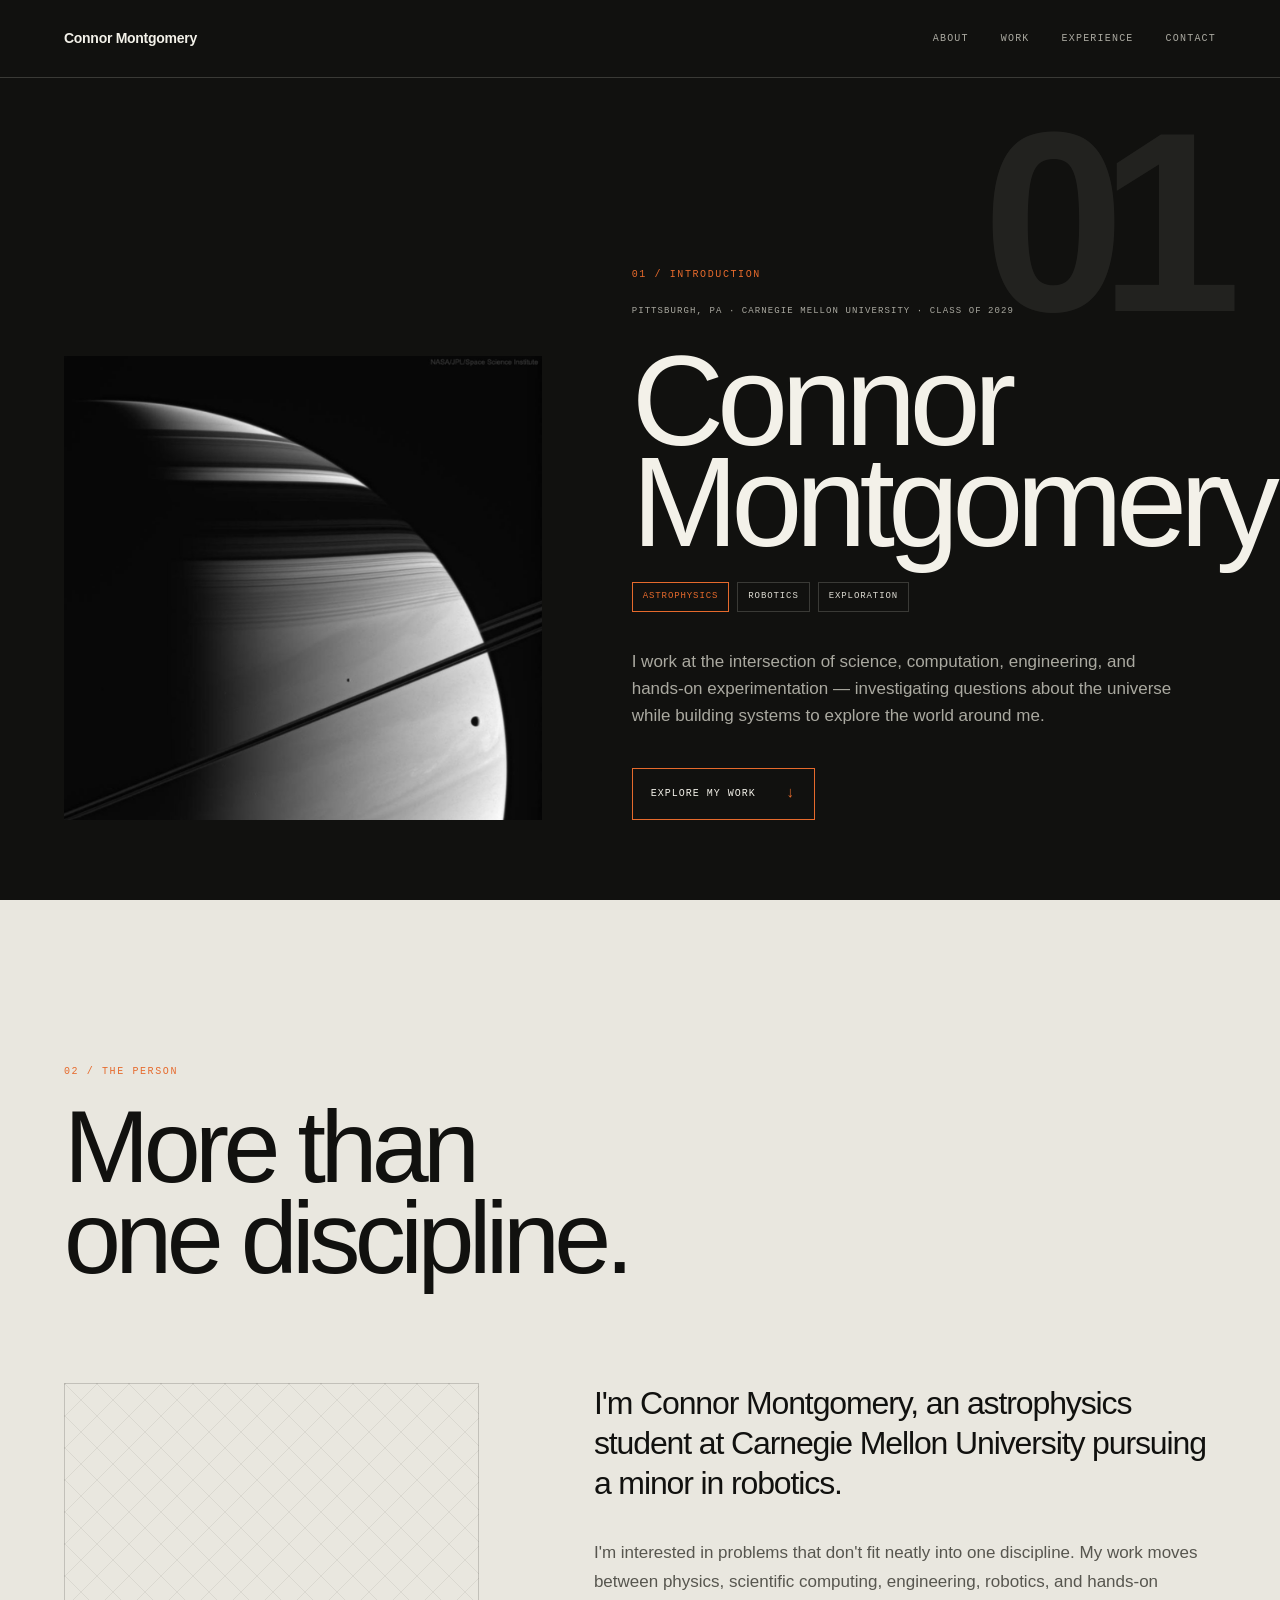
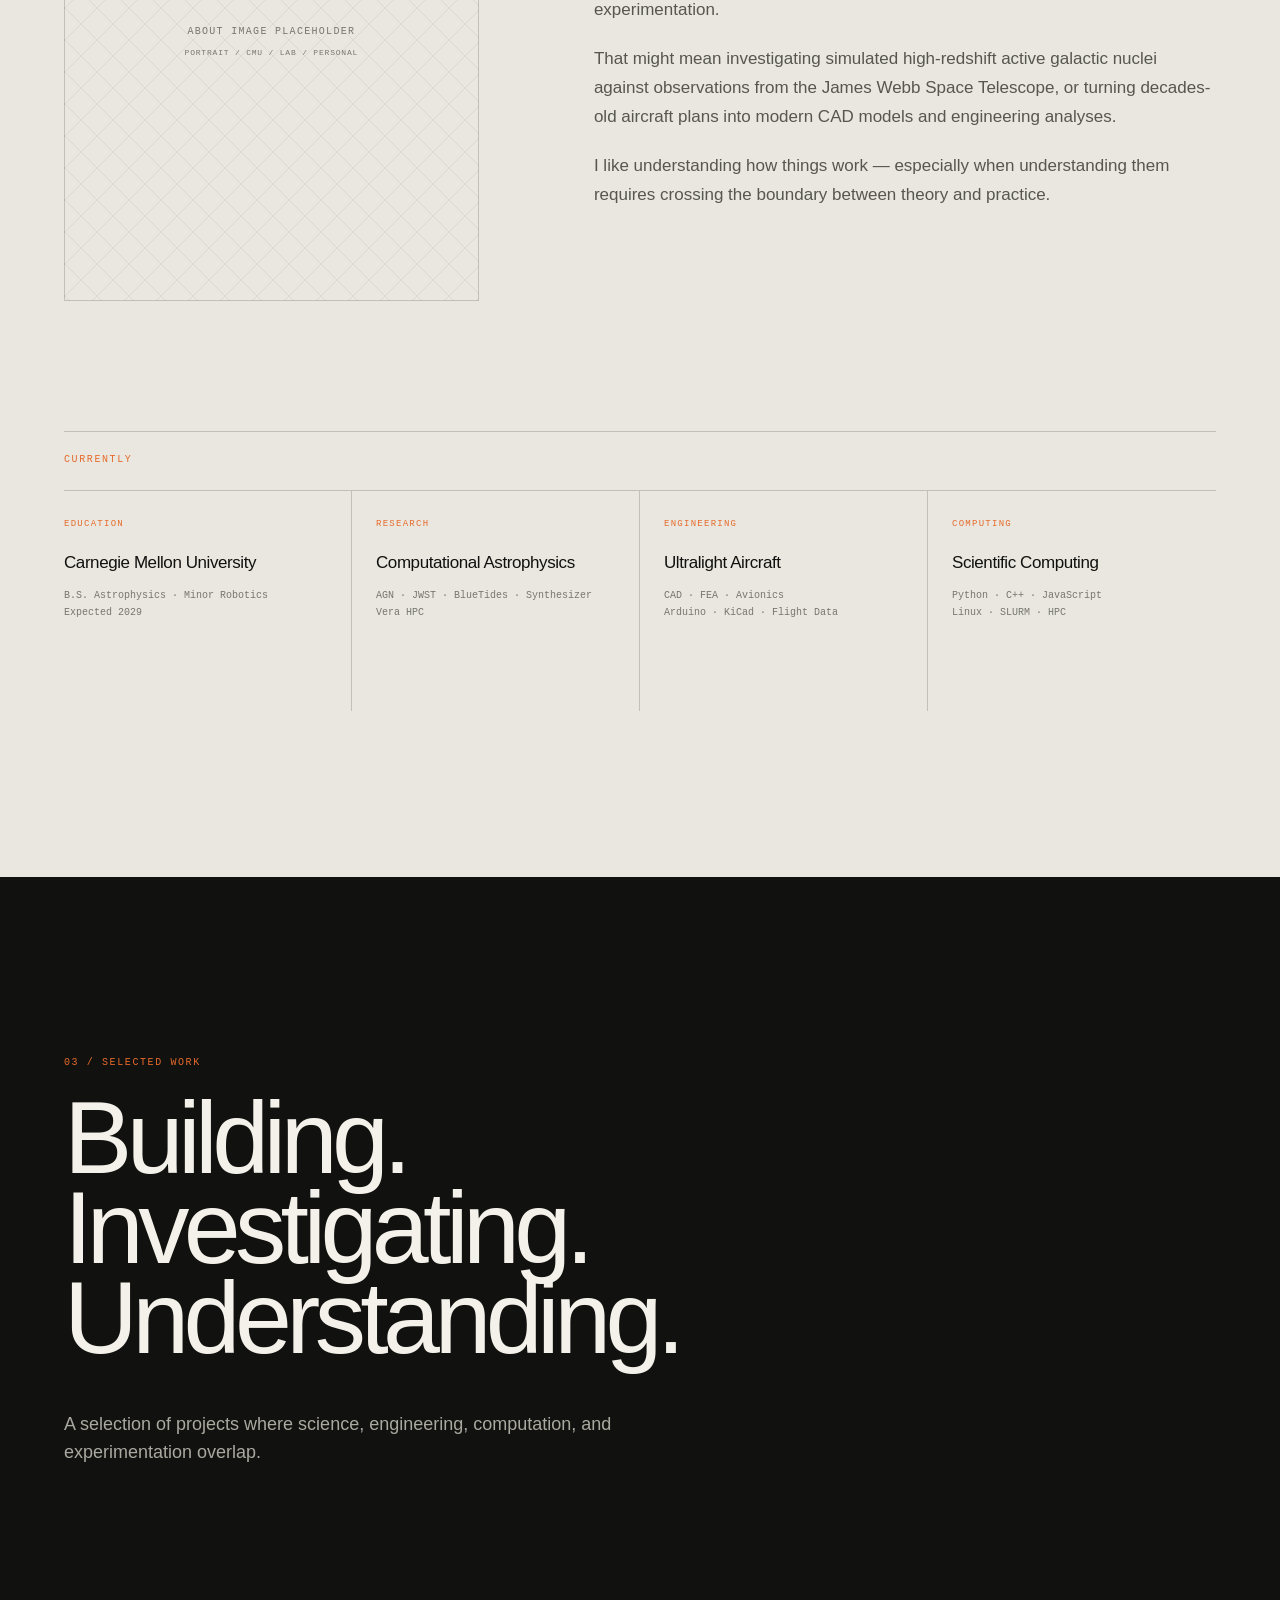
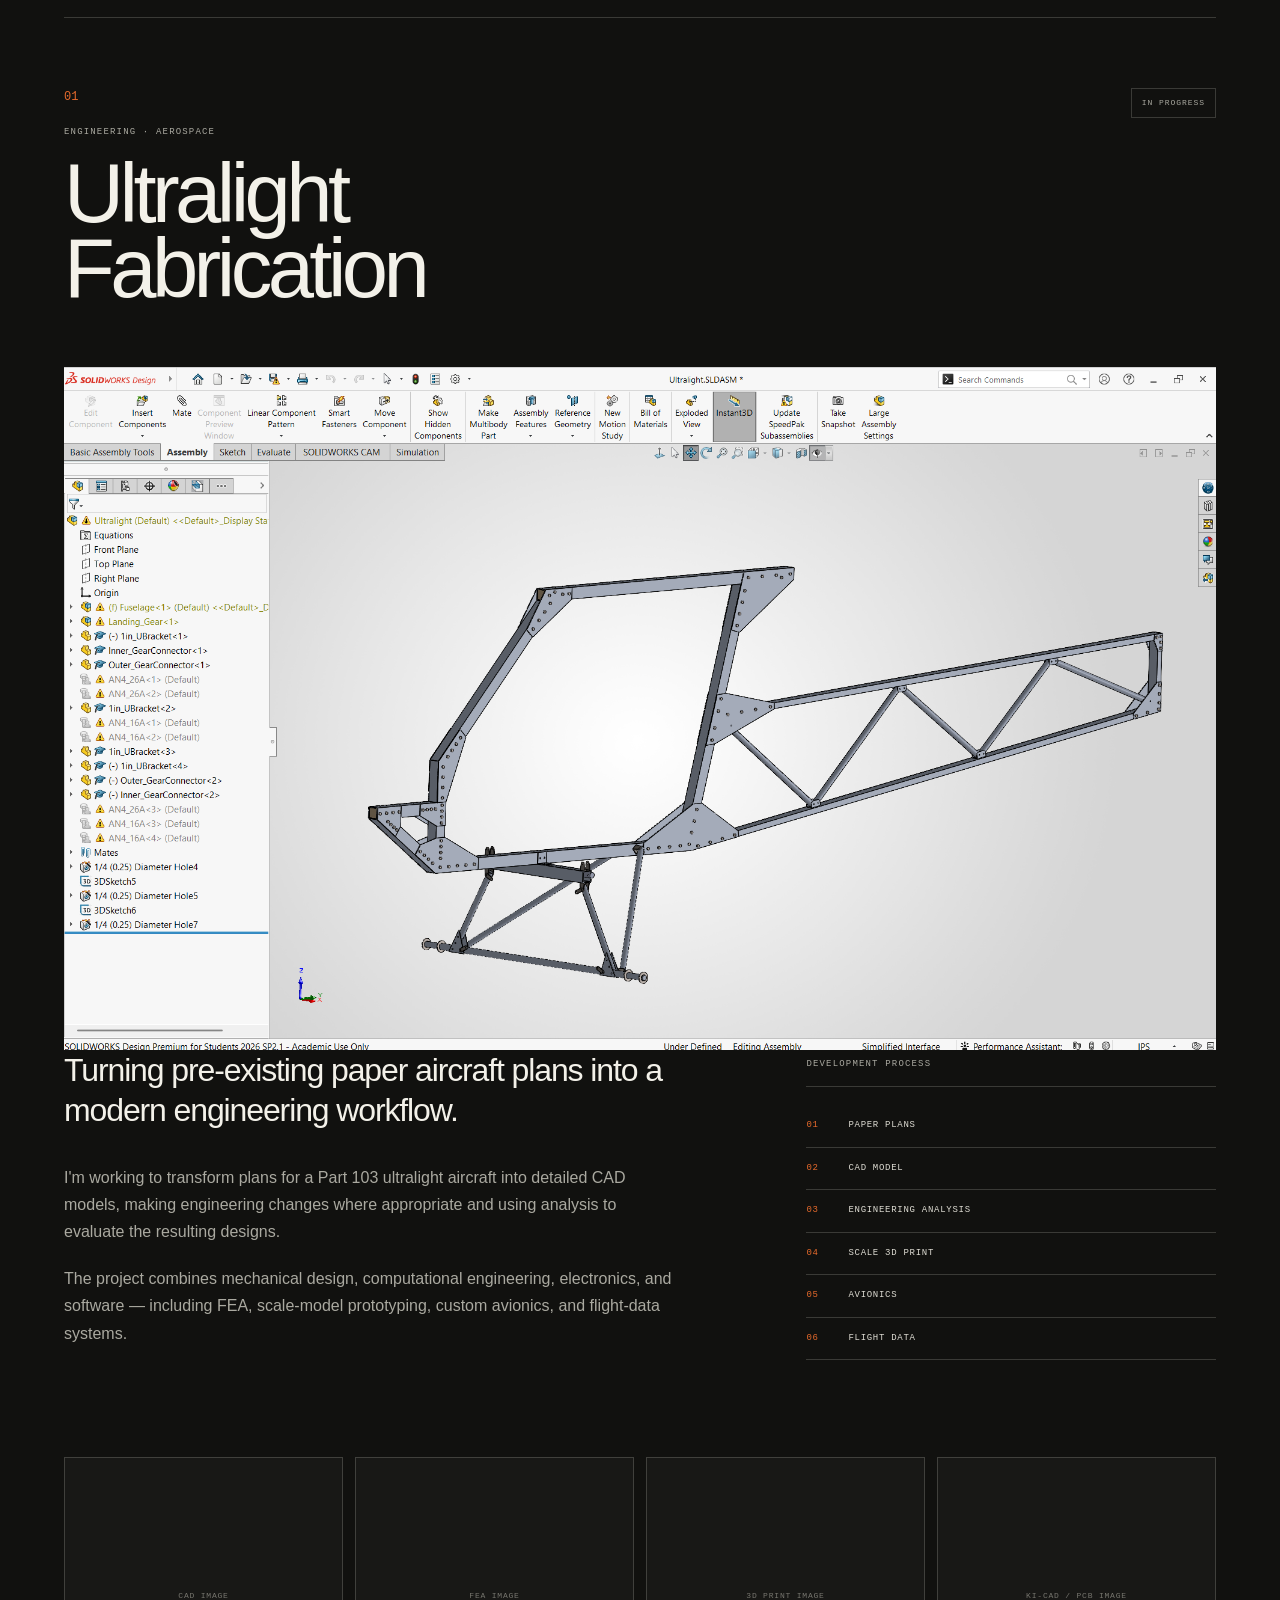
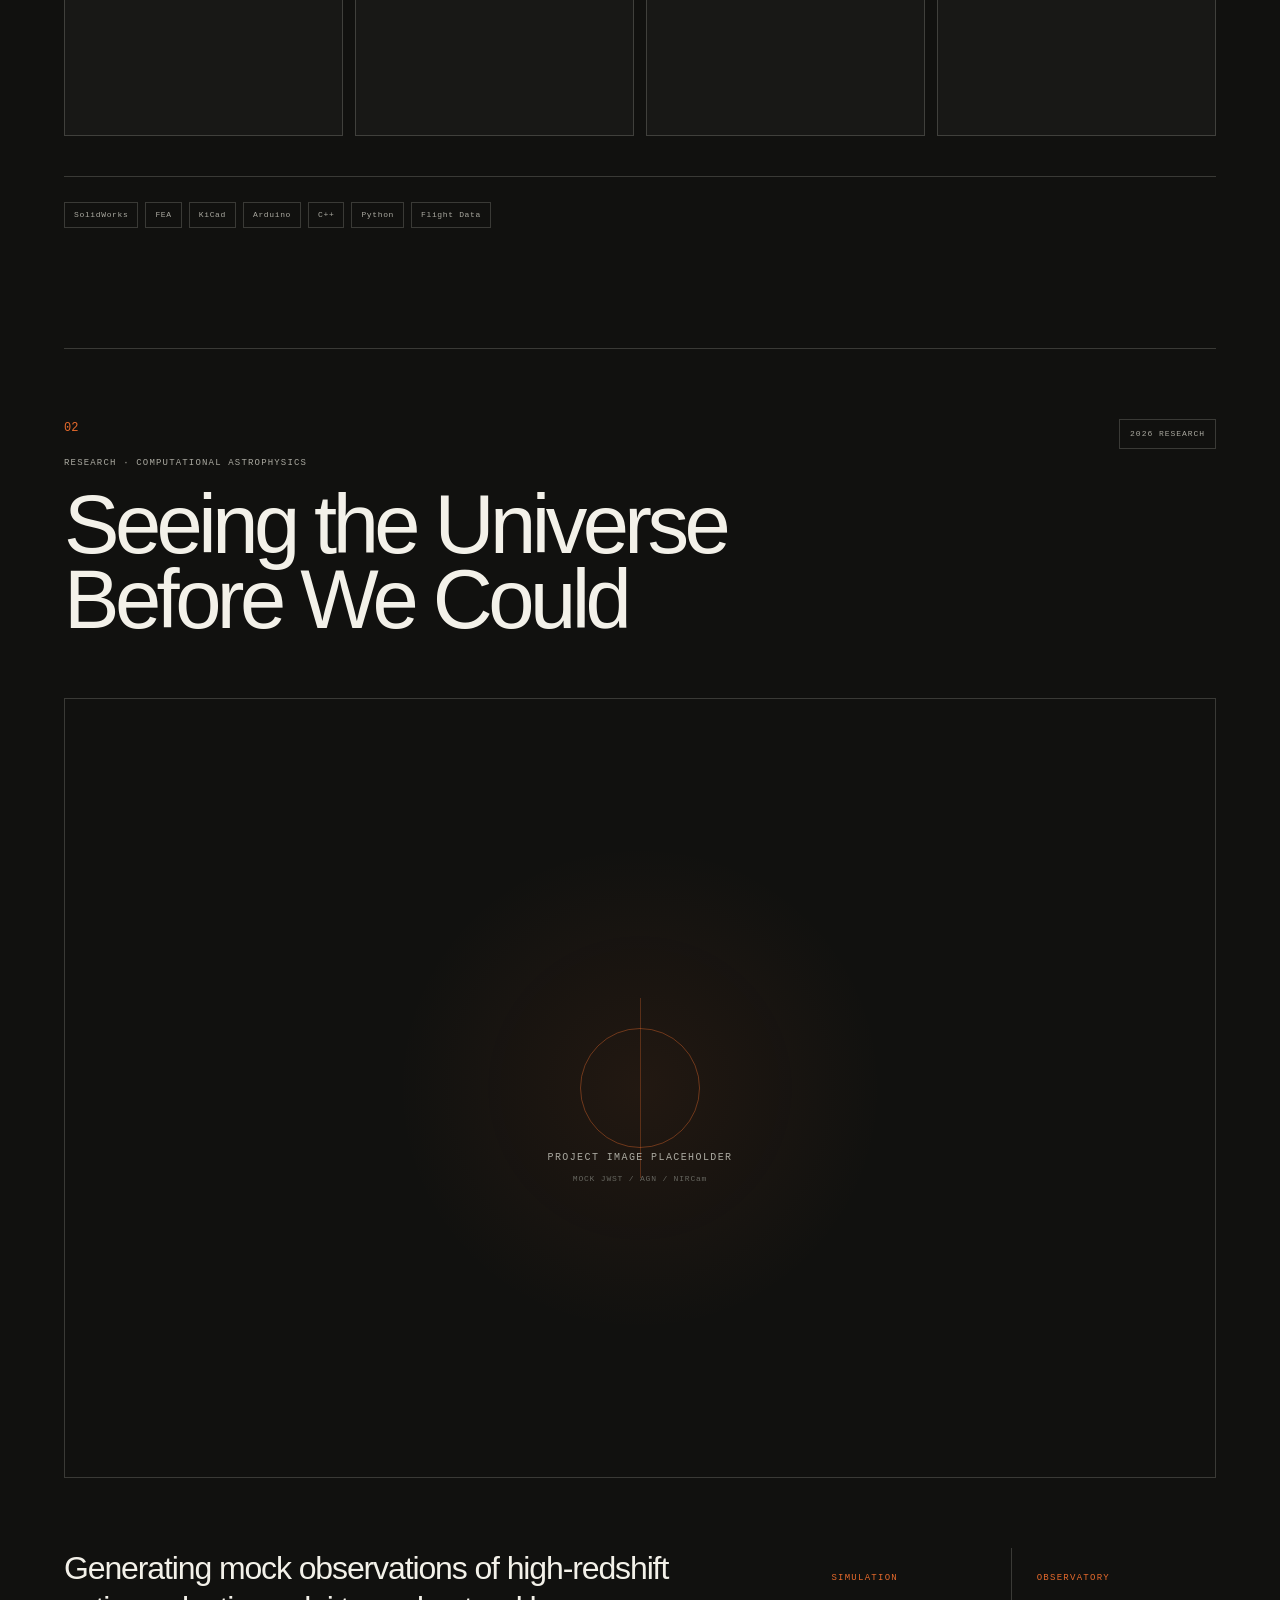
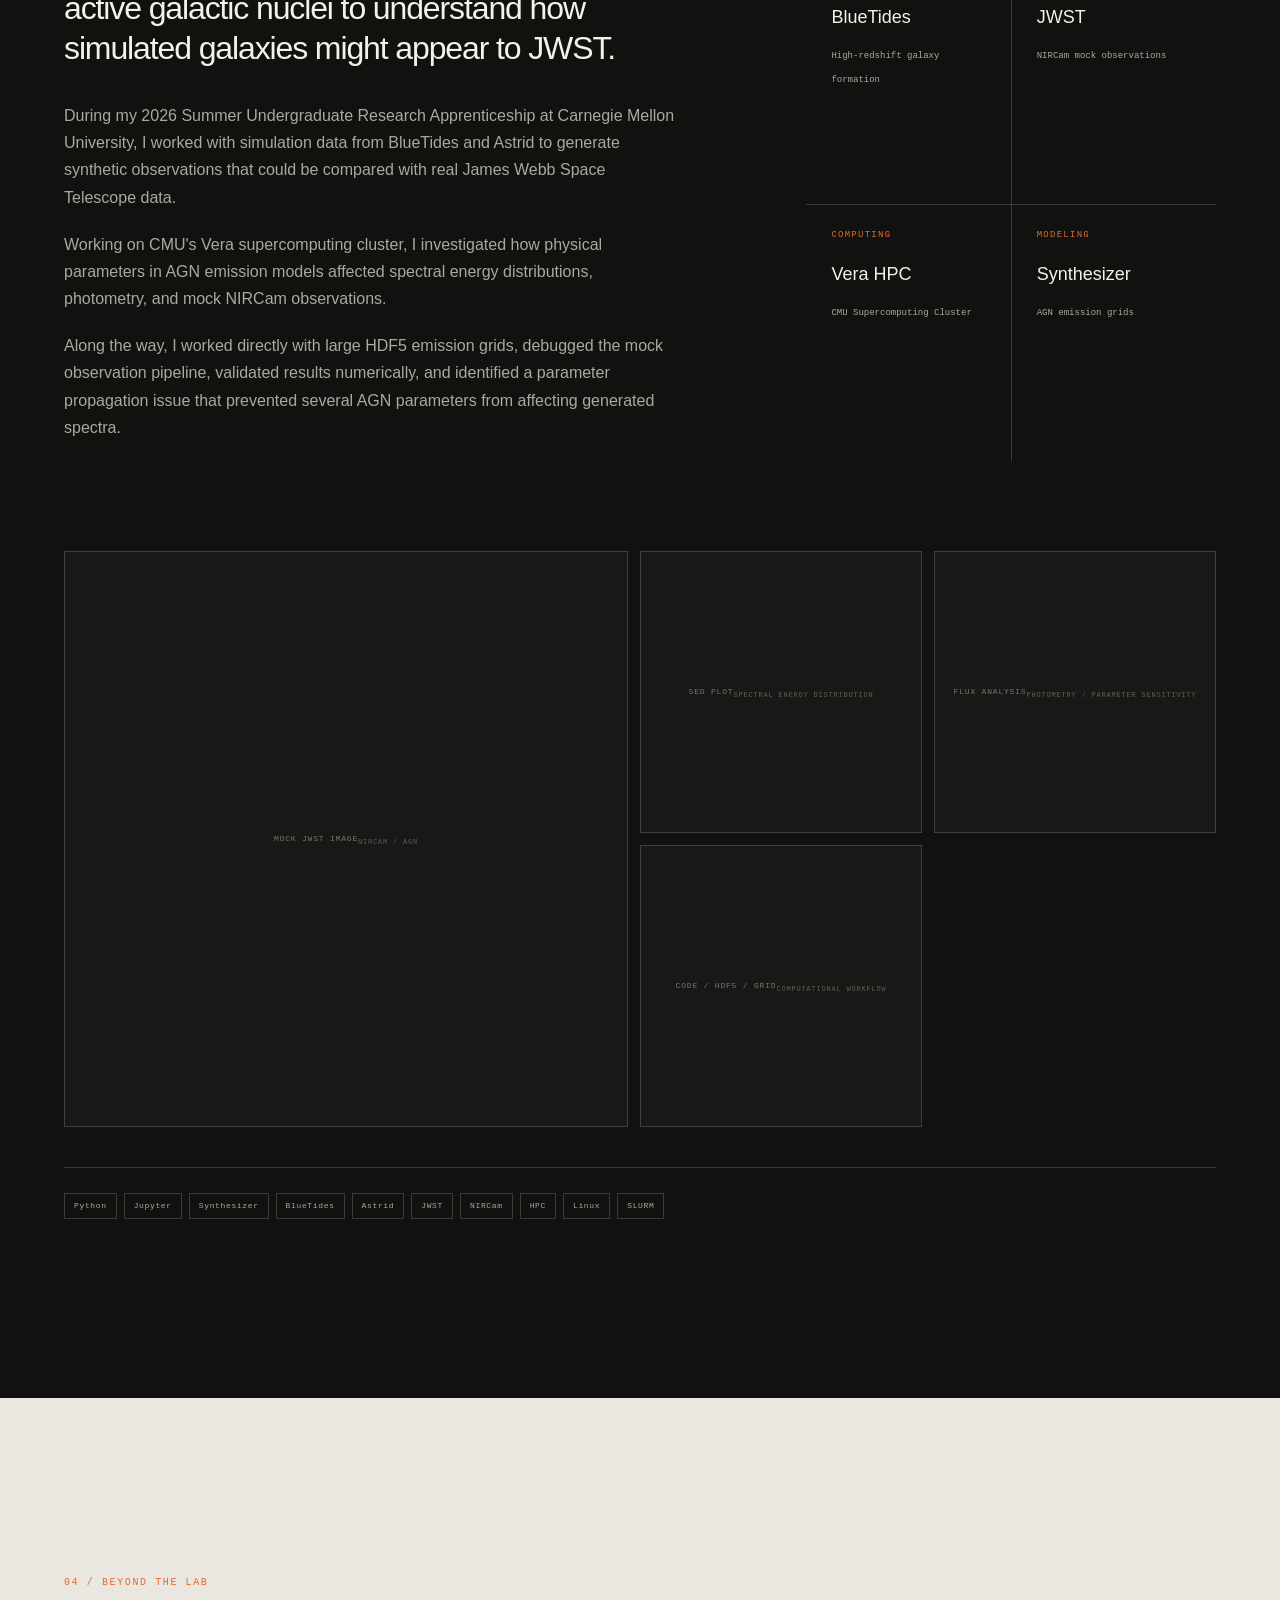
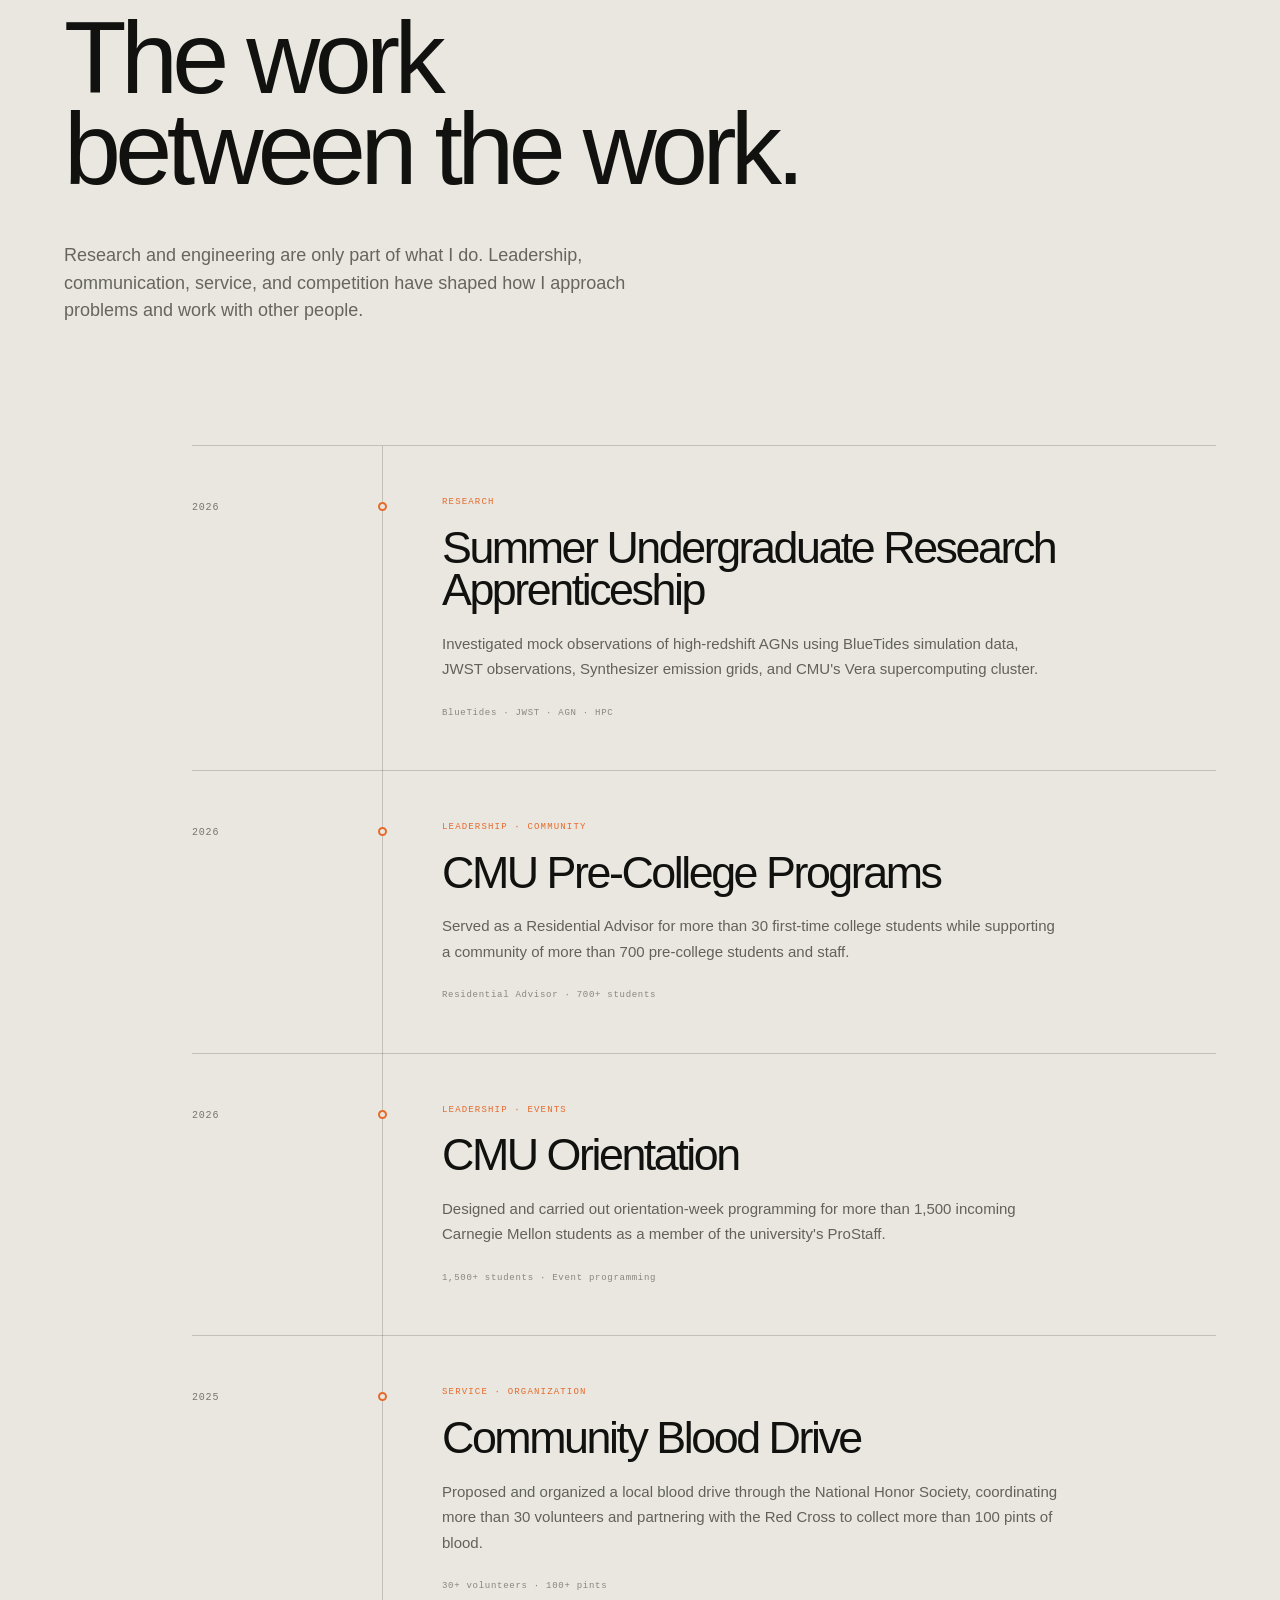
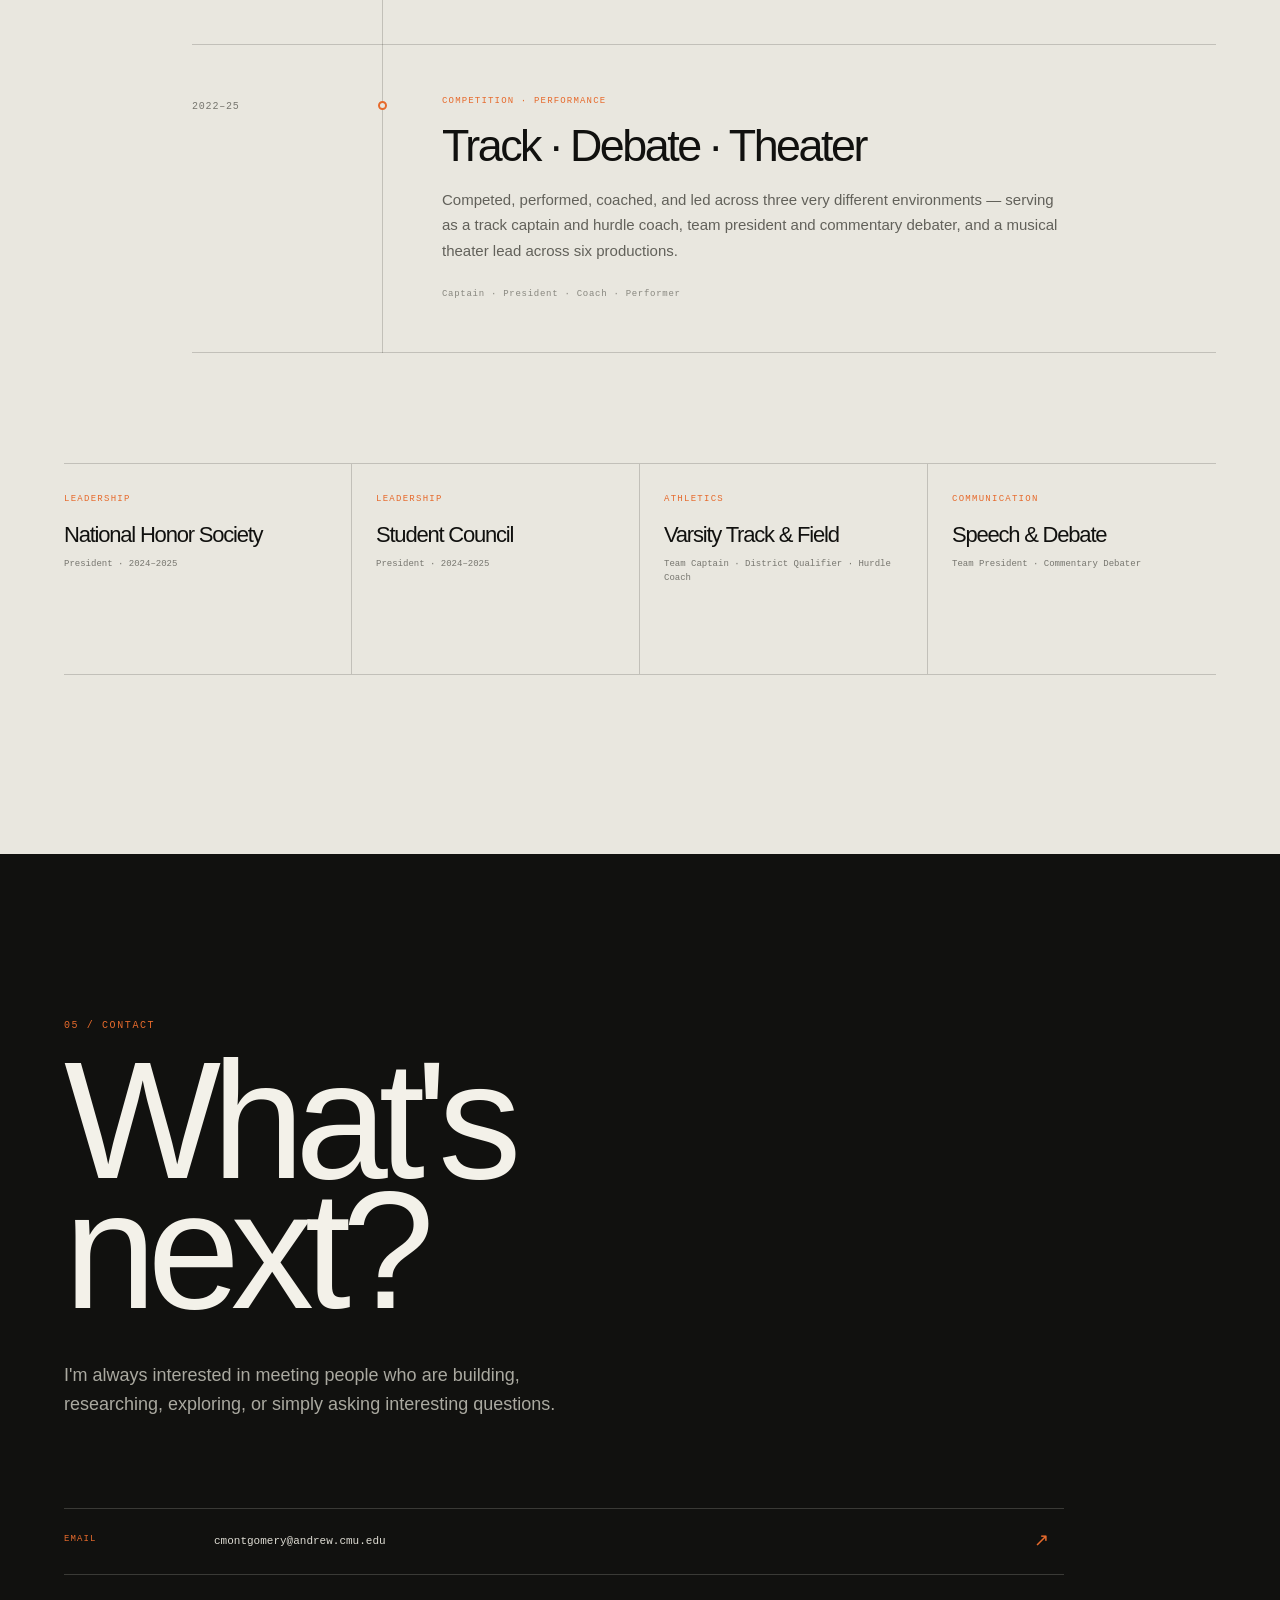
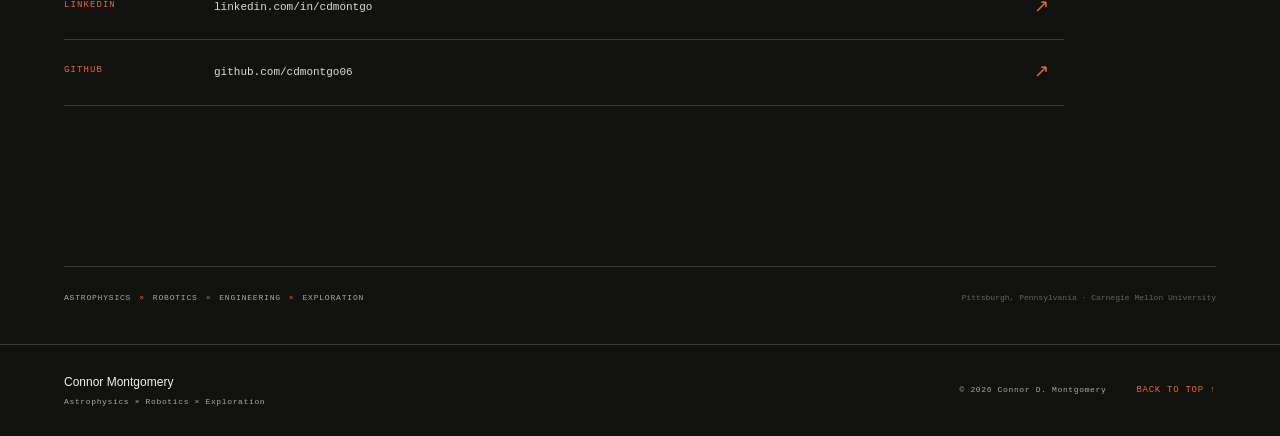
==== index.html @ 9fab3bbd "Remove hero image placeholder comment Removed hero image placeholder comment from HTML." ====
<!DOCTYPE html>
<html lang="en"> 
    
<head> 
    
    <meta charset="UTF-8"> 
    <meta 
        name="viewport" 
        content="width=device-width, initial-scale=1.0"
        > 
    <meta
        name="description"
        content="Connor Montgomery — astrophysics, robotics, computational research, engineering, and exploration."
        >

    <meta name="author" content="Connor D. Montgomery">

    <title>Connor Montgomery | Astrophysics × Robotics × Exploration</title>

    <link rel="stylesheet" href="style.css">

</head>
<body> 

<!-- =========================================================
     NAVIGATION
========================================================== -->

<header class="site-header">
    <nav class="nav-container">

        <a href="#top" class="logo">
            Connor Montgomery
        </a>

        <div class="nav-links">
            <a href="#about">About</a>
            <a href="#work">Work</a>
            <a href="#experience">Experience</a>
            <a href="#contact">Contact</a>
        </div>

    </nav>
</header>


<!-- =========================================================
     MAIN CONTENT
========================================================== -->

<main id="top">

    <!-- =====================================================
         HERO / INTRODUCTION
    ====================================================== -->

    <section class="hero" id="intro">

<!--
            IMAGE PLACEHOLDER

            Replace this div with an image later.

            Suggested possibilities:
            - NASA Astronomy Picture of the Day
            - Artemis II imagery
            - Personal astronomy photograph
            - Portrait / engineering photograph
            - Other image that represents exploration
-->
        
            <img
                src="images/hero/hero_image.png"
                alt="NASA JPL SSI - Saturn Imaged by Cassini Spacecraft"
                class="hero-image"
            >

<!--
        <div class="hero-image-placeholder">
            <span>HERO IMAGE PLACEHOLDER</span>
            <small>NASA / ARTEMIS / PERSONAL IMAGE</small>
        </div>
-->
        
        <div class="hero-content">

            <p class="section-label">
                01 / INTRODUCTION
            </p>

            <p class="hero-location">
                PITTSBURGH, PA · CARNEGIE MELLON UNIVERSITY · CLASS OF 2029
            </p>

            <h1>
                Connor<br>
                Montgomery
            </h1>

            <div class="hero-disciplines">
                <span>ASTROPHYSICS</span>
                <span>ROBOTICS</span>
                <span>EXPLORATION</span>
            </div>

            <p class="hero-text">
                I work at the intersection of science, computation,
                engineering, and hands-on experimentation — investigating
                questions about the universe while building systems to
                explore the world around me.
            </p>

            <a href="#work" class="button">
                Explore my work
                <span aria-hidden="true">↓</span>
            </a>

        </div>

    </section>


    <!-- =====================================================
         ABOUT
    ====================================================== -->

    <section class="about section-light" id="about">

        <div class="section-container">

            <div class="section-heading">

                <p class="section-label">
                    02 / THE PERSON
                </p>

                <h2>
                    More than<br>
                    one discipline.
                </h2>

            </div>


            <div class="about-grid">

                <!--
                    IMAGE PLACEHOLDER

                    Suggested image:
                    - Portrait
                    - Photo at CMU
                    - Research/lab photograph
                    - Engineering photograph
                    - Personal photograph

                    Example:

                    <img
                        src="images/personal/portrait.jpg"
                        alt="Connor Montgomery"
                        class="about-image"
                    >
                -->

                <div class="about-image-placeholder">
                    <span>ABOUT IMAGE PLACEHOLDER</span>
                    <small>PORTRAIT / CMU / LAB / PERSONAL</small>
                </div>


                <div class="about-content">

                    <p class="lead">
                        I'm Connor Montgomery, an astrophysics student at
                        Carnegie Mellon University pursuing a minor in
                        robotics.
                    </p>

                    <p>
                        I'm interested in problems that don't fit neatly
                        into one discipline. My work moves between physics,
                        scientific computing, engineering, robotics, and
                        hands-on experimentation.
                    </p>

                    <p>
                        That might mean investigating simulated
                        high-redshift active galactic nuclei against
                        observations from the James Webb Space Telescope,
                        or turning decades-old aircraft plans into modern
                        CAD models and engineering analyses.
                    </p>

                    <p>
                        I like understanding how things work — especially
                        when understanding them requires crossing the
                        boundary between theory and practice.
                    </p>

                </div>

            </div>


            <!-- CURRENTLY -->

            <div class="currently">

                <div class="currently-heading">
                    <p class="section-label">
                        CURRENTLY
                    </p>
                </div>

                <div class="currently-grid">

                    <div class="info-item">
                        <span class="info-label">EDUCATION</span>
                        <strong>Carnegie Mellon University</strong>
                        <span>B.S. Astrophysics · Minor Robotics</span>
                        <span>Expected 2029</span>
                    </div>

                    <div class="info-item">
                        <span class="info-label">RESEARCH</span>
                        <strong>Computational Astrophysics</strong>
                        <span>AGN · JWST · BlueTides · Synthesizer</span>
                        <span>Vera HPC</span>
                    </div>

                    <div class="info-item">
                        <span class="info-label">ENGINEERING</span>
                        <strong>Ultralight Aircraft</strong>
                        <span>CAD · FEA · Avionics</span>
                        <span>Arduino · KiCad · Flight Data</span>
                    </div>

                    <div class="info-item">
                        <span class="info-label">COMPUTING</span>
                        <strong>Scientific Computing</strong>
                        <span>Python · C++ · JavaScript</span>
                        <span>Linux · SLURM · HPC</span>
                    </div>

                </div>

            </div>

        </div>

    </section>


    <!-- =====================================================
         SELECTED WORK
    ====================================================== -->

    <section class="work section-dark" id="work">

        <div class="section-container">

            <div class="section-heading work-heading">

                <p class="section-label">
                    03 / SELECTED WORK
                </p>

                <h2>
                    Building.<br>
                    Investigating.<br>
                    Understanding.
                </h2>

                <p class="section-intro">
                    A selection of projects where science, engineering,
                    computation, and experimentation overlap.
                </p>

            </div>


            <!-- =================================================
                 PROJECT 01 — ULTRALIGHT
            ================================================== -->

            <article class="project project-aircraft">

                <div class="project-header">

                    <div>
                        <span class="project-number">01</span>

                        <p class="project-category">
                            ENGINEERING · AEROSPACE
                        </p>

                        <h3>
                            Ultralight<br>
                            Fabrication
                        </h3>
                    </div>

                    <span class="project-status">
                        IN PROGRESS
                    </span>

                </div>

<!--
                    LARGE PROJECT IMAGE PLACEHOLDER

                    Suggested image:
                    - Finished aircraft
                    - Aircraft under construction
                    - Flight photograph
-->
                    <img
                        src="images/projects/ultralight/ultralight_cad.png"
                        alt="Ultralight aircraft CAD image"
                        class="project-image"
                    >
<!--
                <div class="project-image-placeholder">
                    <span>PROJECT IMAGE PLACEHOLDER</span>
                    <small>ULTRALIGHT AIRCRAFT</small>
                </div>
-->

                <div class="project-body">

                    <div class="project-description">

                        <p class="lead">
                            Turning pre-existing paper aircraft plans
                            into a modern engineering workflow.
                        </p>

                        <p>
                            I'm working to transform plans for a Part 103
                            ultralight aircraft into detailed CAD models,
                            making engineering changes where appropriate
                            and using analysis to evaluate the resulting
                            designs.
                        </p>

                        <p>
                            The project combines mechanical design,
                            computational engineering, electronics, and
                            software — including FEA, scale-model
                            prototyping, custom avionics, and flight-data
                            systems.
                        </p>

                    </div>


                    <div class="project-process">

                        <p class="process-label">
                            DEVELOPMENT PROCESS
                        </p>

                        <div class="process-list">

                            <span>
                                <strong>01</strong>
                                PAPER PLANS
                            </span>

                            <span>
                                <strong>02</strong>
                                CAD MODEL
                            </span>

                            <span>
                                <strong>03</strong>
                                ENGINEERING ANALYSIS
                            </span>

                            <span>
                                <strong>04</strong>
                                SCALE 3D PRINT
                            </span>

                            <span>
                                <strong>05</strong>
                                AVIONICS
                            </span>

                            <span>
                                <strong>06</strong>
                                FLIGHT DATA
                            </span>

                        </div>

                    </div>

                </div>


                <!-- PROJECT GALLERY PLACEHOLDERS -->

                <div class="project-gallery">

                    <div class="gallery-placeholder">
                        <span>CAD IMAGE</span>
                    </div>

                    <div class="gallery-placeholder">
                        <span>FEA IMAGE</span>
                    </div>

                    <div class="gallery-placeholder">
                        <span>3D PRINT IMAGE</span>
                    </div>

                    <div class="gallery-placeholder">
                        <span>KI-CAD / PCB IMAGE</span>
                    </div>

                </div>


                <div class="project-tools">

                    <span>SolidWorks</span>
                    <span>FEA</span>
                    <span>KiCad</span>
                    <span>Arduino</span>
                    <span>C++</span>
                    <span>Python</span>
                    <span>Flight Data</span>

                </div>

            </article>


            <!-- =================================================
                 PROJECT 02 — JWST / BLUETIDES
            ================================================== -->

            <article class="project project-research">

                <div class="project-header">

                    <div>
                        <span class="project-number">02</span>

                        <p class="project-category">
                            RESEARCH · COMPUTATIONAL ASTROPHYSICS
                        </p>

                        <h3>
                            Seeing the Universe<br>
                            Before We Could
                        </h3>
                    </div>

                    <span class="project-status">
                        2026 RESEARCH
                    </span>

                </div>


                <!--
                    LARGE RESEARCH IMAGE PLACEHOLDER

                    Suggested image:
                    - Mock JWST image
                    - NIRCam visualization
                    - AGN visualization

                    Example:
                        <img
                        src="images/projects/research/jwst-mock.jpg"
                        alt="Mock JWST observation of a simulated AGN"
                        class="project-image"
                    >
                -->

                <div class="project-image-placeholder">
                    <span>PROJECT IMAGE PLACEHOLDER</span>
                    <small>MOCK JWST / AGN / NIRCam</small>
                </div>


                <div class="project-body">

                    <div class="project-description">

                        <p class="lead">
                            Generating mock observations of high-redshift
                            active galactic nuclei to understand how
                            simulated galaxies might appear to JWST.
                        </p>

                        <p>
                            During my 2026 Summer Undergraduate Research
                            Apprenticeship at Carnegie Mellon University,
                            I worked with simulation data from BlueTides
                            and Astrid to generate synthetic observations
                            that could be compared with real James Webb
                            Space Telescope data.
                        </p>

                        <p>
                            Working on CMU's Vera supercomputing cluster,
                            I investigated how physical parameters in AGN
                            emission models affected spectral energy
                            distributions, photometry, and mock NIRCam
                            observations.
                        </p>

                        <p>
                            Along the way, I worked directly with large
                            HDF5 emission grids, debugged the mock
                            observation pipeline, validated results
                            numerically, and identified a parameter
                            propagation issue that prevented several AGN
                            parameters from affecting generated spectra.
                        </p>

                    </div>


                    <div class="research-details">

                        <div class="research-stat">
                            <span class="info-label">SIMULATION</span>
                            <strong>BlueTides</strong>
                            <span>High-redshift galaxy formation</span>
                        </div>

                        <div class="research-stat">
                            <span class="info-label">OBSERVATORY</span>
                            <strong>JWST</strong>
                            <span>NIRCam mock observations</span>
                        </div>

                        <div class="research-stat">
                            <span class="info-label">COMPUTING</span>
                            <strong>Vera HPC</strong>
                            <span>CMU Supercomputing Cluster</span>
                        </div>

                        <div class="research-stat">
                            <span class="info-label">MODELING</span>
                            <strong>Synthesizer</strong>
                            <span>AGN emission grids</span>
                        </div>

                    </div>

                </div>


                <!-- RESEARCH VISUALIZATION GALLERY -->

                <div class="project-gallery research-gallery">

                    <div class="gallery-placeholder gallery-large">
                        <span>MOCK JWST IMAGE</span>
                        <small>NIRCAM / AGN</small>
                    </div>

                    <div class="gallery-placeholder">
                        <span>SED PLOT</span>
                        <small>SPECTRAL ENERGY DISTRIBUTION</small>
                    </div>

                    <div class="gallery-placeholder">
                        <span>FLUX ANALYSIS</span>
                        <small>PHOTOMETRY / PARAMETER SENSITIVITY</small>
                    </div>

                    <div class="gallery-placeholder">
                        <span>CODE / HDF5 / GRID</span>
                        <small>COMPUTATIONAL WORKFLOW</small>
                    </div>

                </div>


                <div class="project-tools">

                    <span>Python</span>
                    <span>Jupyter</span>
                    <span>Synthesizer</span>
                    <span>BlueTides</span>
                    <span>Astrid</span>
                    <span>JWST</span>
                    <span>NIRCam</span>
                    <span>HPC</span>
                    <span>Linux</span>
                    <span>SLURM</span>

                </div>

            </article>

        </div>

    </section>


    <!-- =====================================================
         EXPERIENCE / BEYOND THE LAB
    ====================================================== -->

    <section class="experience section-light" id="experience">

        <div class="section-container">

            <div class="section-heading">

                <p class="section-label">
                    04 / BEYOND THE LAB
                </p>

                <h2>
                    The work<br>
                    between the work.
                </h2>

                <p class="section-intro">
                    Research and engineering are only part of what I do.
                    Leadership, communication, service, and competition
                    have shaped how I approach problems and work with
                    other people.
                </p>

            </div>


            <div class="timeline">

                <!-- 2026 RESEARCH -->

                <article class="timeline-item">

                    <div class="timeline-date">
                        2026
                    </div>

                    <div class="timeline-marker">
                        <span></span>
                    </div>

                    <div class="timeline-content">

                        <p class="timeline-category">
                            RESEARCH
                        </p>
                            <h3>
                                Summer Undergraduate
                                Research Apprenticeship
                            </h3>

                            <p>
                                Investigated mock observations of high-redshift
                                AGNs using BlueTides simulation data, JWST
                                observations, Synthesizer emission grids, and
                                CMU's Vera supercomputing cluster.
                            </p>

                            <span class="timeline-detail">
                                BlueTides · JWST · AGN · HPC
                            </span>

                        </div>

                    </article>


                    <!-- 2026 PRE-COLLEGE -->

                    <article class="timeline-item">

                        <div class="timeline-date">
                            2026
                        </div>

                        <div class="timeline-marker">
                            <span></span>
                        </div>

                        <div class="timeline-content">

                            <p class="timeline-category">
                                LEADERSHIP · COMMUNITY
                            </p>

                            <h3>
                                CMU Pre-College
                                Programs
                            </h3>

                            <p>
                                Served as a Residential Advisor for more than
                                30 first-time college students while supporting
                                a community of more than 700 pre-college
                                students and staff.
                            </p>

                            <span class="timeline-detail">
                                Residential Advisor · 700+ students
                            </span>

                        </div>

                    </article>


                    <!-- 2026 ORIENTATION -->

                    <article class="timeline-item">

                        <div class="timeline-date">
                            2026
                        </div>

                        <div class="timeline-marker">
                            <span></span>
                        </div>

                        <div class="timeline-content">

                            <p class="timeline-category">
                                LEADERSHIP · EVENTS
                            </p>

                            <h3>
                                CMU Orientation
                            </h3>

                            <p>
                                Designed and carried out orientation-week
                                programming for more than 1,500 incoming
                                Carnegie Mellon students as a member of the
                                university's ProStaff.
                            </p>

                            <span class="timeline-detail">
                                1,500+ students · Event programming
                            </span>

                        </div>

                    </article>


                    <!-- 2025 BLOOD DRIVE -->

                    <article class="timeline-item">

                        <div class="timeline-date">
                            2025
                        </div>

                        <div class="timeline-marker">
                            <span></span>
                        </div>

                        <div class="timeline-content">

                            <p class="timeline-category">
                                SERVICE · ORGANIZATION
                            </p>

                            <h3>
                                Community Blood Drive
                            </h3>

                            <p>
                                Proposed and organized a local blood drive
                                through the National Honor Society, coordinating
                                more than 30 volunteers and partnering with the
                                Red Cross to collect more than 100 pints of
                                blood.
                            </p>

                            <span class="timeline-detail">
                                30+ volunteers · 100+ pints
                            </span>

                        </div>

                    </article>


                    <!-- 2022–2025 EXTRACURRICULARS -->

                    <article class="timeline-item">

                        <div class="timeline-date">
                            2022–25
                        </div>

                        <div class="timeline-marker">
                            <span></span>
                        </div>

                        <div class="timeline-content">

                            <p class="timeline-category">
                                COMPETITION · PERFORMANCE
                            </p>

                            <h3>
                                Track · Debate · Theater
                            </h3>

                            <p>
                                Competed, performed, coached, and led across
                                three very different environments — serving as
                                a track captain and hurdle coach, team president
                                and commentary debater, and a musical theater
                                lead across six productions.
                            </p>

                            <span class="timeline-detail">
                                Captain · President · Coach · Performer
                            </span>

                        </div>

                    </article>

                </div>


                <!-- LEADERSHIP SNAPSHOT -->

                <div class="leadership-grid">

                    <div class="leadership-card">

                        <span class="info-label">
                            LEADERSHIP
                        </span>

                        <h3>
                            National Honor Society
                        </h3>

                        <p>
                            President · 2024–2025
                        </p>

                    </div>


                    <div class="leadership-card">

                        <span class="info-label">
                            LEADERSHIP
                        </span>

                        <h3>
                            Student Council
                        </h3>

                        <p>
                            President · 2024–2025
                        </p>

                    </div>


                    <div class="leadership-card">

                        <span class="info-label">
                            ATHLETICS
                        </span>

                        <h3>
                            Varsity Track & Field
                        </h3>

                        <p>
                            Team Captain · District Qualifier · Hurdle Coach
                        </p>

                    </div>


                    <div class="leadership-card">

                        <span class="info-label">
                            COMMUNICATION
                        </span>

                        <h3>
                            Speech & Debate
                        </h3>

                        <p>
                            Team President · Commentary Debater
                        </p>

                    </div>

                </div>

            </div>

        </section>


        <!-- =====================================================
             CONTACT
        ====================================================== -->

        <section class="contact section-dark" id="contact">

            <div class="section-container">

                <div class="contact-content">

                    <p class="section-label">
                        05 / CONTACT
                    </p>

                    <h2>
                        What's<br>
                        next?
                    </h2>

                    <p class="contact-intro">
                        I'm always interested in meeting people who are
                        building, researching, exploring, or simply asking
                        interesting questions.
                    </p>


                    <div class="contact-links">

                        <a
                            href="mailto:cmontgomery@andrew.cmu.edu"
                            class="contact-link"
                        >
                            <span class="contact-label">
                                EMAIL
                            </span>

                            <span class="contact-value">
                                cmontgomery@andrew.cmu.edu
                            </span>

                            <span class="contact-arrow" aria-hidden="true">
                                ↗
                            </span>
                        </a>


                        <a
                            href="https://www.linkedin.com/in/cdmontgo"
                            target="_blank"
                            rel="noopener noreferrer"
                            class="contact-link"
                        >
                            <span class="contact-label">
                                LINKEDIN
                            </span>

                            <span class="contact-value">
                                linkedin.com/in/cdmontgo
                            </span>

                            <span class="contact-arrow" aria-hidden="true">
                                ↗
                            </span>
                        </a>


                        <a
                            href="https://github.com/cdmontgo06"
                            target="_blank"
                            rel="noopener noreferrer"
                            class="contact-link"
                        >
                            <span class="contact-label">
                                GITHUB
                            </span>

                            <span class="contact-value">
                                github.com/cdmontgo06
                            </span>

                            <span class="contact-arrow" aria-hidden="true">
                                ↗
                            </span>
                        </a>

                    </div>

                </div>


                <div class="contact-footer">

                    <div class="contact-tagline">
                        <span>ASTROPHYSICS</span>
                        <span>×</span>
                        <span>ROBOTICS</span>
                        <span>×</span>
                        <span>ENGINEERING</span>
                        <span>×</span>
                        <span>EXPLORATION</span>
                    </div>

                    <p>
                        Pittsburgh, Pennsylvania · Carnegie Mellon University
                    </p>

                </div>

            </div>

        </section>

    </main>


    <!-- =========================================================
         FOOTER
    ========================================================== -->

    <footer class="site-footer">

        <div class="footer-container">

            <div>
                <strong>
                    Connor Montgomery
                </strong>

                <span>
                    Astrophysics × Robotics × Exploration
                </span>
            </div>

            <div class="footer-right">

                <span>
                    © 2026 Connor D. Montgomery
                </span>

                <a href="#top">
                    Back to top ↑
                </a>

            </div>

        </div>

    </footer>


    <script src="script.js"></script>

    </body>
    </html>
---- style.css ----
/* =========================================================
   RESET
========================================================= */

*,
*::before,
*::after {
    box-sizing: border-box;
}

html {
    scroll-behavior: smooth;
}

body {
    margin: 0;
    background: #11110f;
    color: #171714;
    font-family:
        Inter,
        Helvetica Neue,
        Helvetica,
        Arial,
        sans-serif;
    line-height: 1.5;
    -webkit-font-smoothing: antialiased;
    text-rendering: optimizeLegibility;
}

img {
    display: block;
    max-width: 100%;
}

a {
    color: inherit;
    text-decoration: none;
}

button,
a {
    -webkit-tap-highlight-color: transparent;
}


/* =========================================================
   VARIABLES
========================================================= */

:root {
    --black: #11110f;
    --black-soft: #181816;
    --black-light: #22221f;

    --white: #f3f1e9;
    --white-soft: #dedcd3;
    --white-muted: #aaa9a0;

    --paper: #e9e7df;
    --paper-dark: #d7d5cc;

    --orange: #e66a2c;
    --orange-light: #f08043;

    --line-dark: rgba(243, 241, 233, 0.18);
    --line-light: rgba(17, 17, 15, 0.18);

    --max-width: 1440px;
    --gutter: clamp(24px, 5vw, 80px);

    --display:
        "Arial Narrow",
        "Helvetica Neue",
        Helvetica,
        Arial,
        sans-serif;

    --mono:
        "SFMono-Regular",
        Consolas,
        "Liberation Mono",
        Menlo,
        monospace;
}


/* =========================================================
   GLOBAL TYPOGRAPHY
========================================================= */

h1,
h2,
h3,
p {
    margin-top: 0;
}

h1,
h2,
h3 {
    font-weight: 500;
    letter-spacing: -0.055em;
}

p {
    margin-bottom: 1.25rem;
}

::selection {
    background: var(--orange);
    color: var(--black);
}


/* =========================================================
   HEADER / NAVIGATION
========================================================= */

.site-header {
    position: absolute;
    z-index: 100;
    top: 0;
    left: 0;
    width: 100%;
    color: var(--white);
}

.nav-container {
    width: min(100%, var(--max-width));
    margin: 0 auto;
    padding: 28px var(--gutter);

    display: flex;
    align-items: center;
    justify-content: space-between;

    border-bottom: 1px solid var(--line-dark);
}

.logo {
    font-size: 14px;
    font-weight: 600;
    letter-spacing: -0.02em;
}

.nav-links {
    display: flex;
    gap: 32px;
}

.nav-links a {
    position: relative;

    color: var(--white-muted);
    font-family: var(--mono);
    font-size: 10px;
    letter-spacing: 0.12em;
    text-transform: uppercase;

    transition:
        color 180ms ease;
}

.nav-links a::after {
    content: "";

    position: absolute;
    left: 0;
    bottom: -7px;

    width: 0;
    height: 1px;

    background: var(--orange);

    transition: width 180ms ease;
}

.nav-links a:hover {
    color: var(--white);
}

.nav-links a:hover::after {
    width: 100%;
}


/* =========================================================
   SHARED SECTIONS
========================================================= */

.section-container {
    width: min(100%, var(--max-width));
    margin: 0 auto;
    padding-right: var(--gutter);
    padding-left: var(--gutter);
}

.section-light {
    background: var(--paper);
    color: var(--black);
}

.section-dark {
    background: var(--black);
    color: var(--white);
}

.section-label {
    margin-bottom: 24px;

    color: var(--orange);

    font-family: var(--mono);
    font-size: 10px;
    font-weight: 500;
    letter-spacing: 0.16em;
    line-height: 1.2;
    text-transform: uppercase;
}

.section-heading {
    max-width: 850px;
}

.section-heading h2 {
    margin-bottom: 48px;

    font-size: clamp(56px, 8vw, 124px);
    line-height: 0.88;
}

.section-intro {
    max-width: 580px;

    color: #66655e;

    font-size: 18px;
    line-height: 1.55;
}

.section-dark .section-intro {
    color: var(--white-muted);
}


/* =========================================================
   HERO
========================================================= */

.hero {
    position: relative;

    min-height: 100svh;
    padding: 160px var(--gutter) 80px;

    display: grid;
    grid-template-columns: minmax(300px, 0.9fr) minmax(400px, 1.1fr);
    gap: clamp(40px, 7vw, 120px);
    align-items: end;

    overflow: hidden;

    background: var(--black);
    color: var(--white);
}

.hero::before {
    content: "01";

    position: absolute;
    top: 120px;
    right: var(--gutter);

    color: rgba(243, 241, 233, 0.08);

    font-family: var(--display);
    font-size: clamp(140px, 20vw, 320px);
    font-weight: 700;
    letter-spacing: -0.1em;
    line-height: 0.8;
}

.hero-image-placeholder {
    position: relative;

    min-height: min(62vw, 680px);

    display: flex;
    flex-direction: column;
    align-items: center;
    justify-content: center;

    border: 1px solid var(--line-dark);

    background:
        linear-gradient(
            135deg,
            rgba(255,255,255,0.025) 25%,
            transparent 25%
        ),
        linear-gradient(
            315deg,
            rgba(255,255,255,0.025) 25%,
            transparent 25%
        );

    background-size: 24px 24px;

    color: var(--white-muted);

    text-align: center;
}

.hero-image-placeholder::before,
.hero-image-placeholder::after {
    content: "";

    position: absolute;

    background: var(--orange);
}

.hero-image-placeholder::before {
    width: 1px;
    height: 48px;

    top: 50%;
    left: 50%;

    transform: translate(-50%, -50%);
}

.hero-image-placeholder::after {
    width: 48px;
    height: 1px;

    top: 50%;
    left: 50%;

    transform: translate(-50%, -50%);
}

.hero-image-placeholder span,
.hero-image-placeholder small {
    position: relative;
    z-index: 1;
}

.hero-image-placeholder span {
    margin-top: 70px;

    font-family: var(--mono);
    font-size: 10px;
    letter-spacing: 0.14em;
}

.hero-image-placeholder small {
    margin-top: 8px;

    color: #66665f;

    font-family: var(--mono);
    font-size: 8px;
    letter-spacing: 0.12em;
}

.hero-content {
    position: relative;
    z-index: 2;

    max-width: 700px;
}

.hero-location {
    margin-bottom: 32px;

    color: var(--white-muted);

    font-family: var(--mono);
    font-size: 9px;
    letter-spacing: 0.12em;
}

.hero h1 {
    margin-bottom: 30px;

    font-size: clamp(72px, 10vw, 160px);
    line-height: 0.79;
}

.hero-disciplines {
    display: flex;
    flex-wrap: wrap;
    gap: 8px;

    margin-bottom: 36px;
}

.hero-disciplines span {
    padding: 7px 10px;

    border: 1px solid var(--line-dark);

    color: var(--white-soft);

    font-family: var(--mono);
    font-size: 9px;
    letter-spacing: 0.1em;
}

.hero-disciplines span:first-child {
    border-color: var(--orange);
    color: var(--orange);
}

.hero-text {
    max-width: 560px;

    margin-bottom: 38px;

    color: var(--white-muted);

    font-size: 17px;
    line-height: 1.6;
}

.button {
    display: inline-flex;
    align-items: center;
    gap: 30px;

    padding: 14px 18px;

    border: 1px solid var(--orange);

    color: var(--white);

    font-family: var(--mono);
    font-size: 10px;
    letter-spacing: 0.1em;
    text-transform: uppercase;

    transition:
        background 180ms ease,
        color 180ms ease;
}

.button span {
    color: var(--orange);
    font-size: 15px;

    transition: transform 180ms ease;
}

.button:hover {
    background: var(--orange);
    color: var(--black);
}

.button:hover span {
    color: var(--black);
    transform: translateY(3px);
}


/* =========================================================
   ABOUT
========================================================= */

.about {
    padding: clamp(100px, 13vw, 190px) 0;
}

.about .section-heading {
    margin-bottom: 100px;
}

.about-grid {
    display: grid;
    grid-template-columns: minmax(280px, 0.8fr) minmax(320px, 1.2fr);
    gap: clamp(50px, 9vw, 150px);
    align-items: start;
}

.about-image-placeholder {
    aspect-ratio: 4 / 5;

    display: flex;
    flex-direction: column;
    align-items: center;
    justify-content: center;

    border: 1px solid var(--line-light);

    background:
        linear-gradient(
            45deg,
            transparent 49.5%,
            rgba(17,17,15,0.07) 50%,
            transparent 50.5%
        ),
        linear-gradient(
            -45deg,
            transparent 49.5%,
            rgba(17,17,15,0.07) 50%,
            transparent 50.5%
        );

    background-size: 32px 32px;

    color: #77766e;
    text-align: center;
}

.about-image-placeholder span {
    font-family: var(--mono);
    font-size: 10px;
    letter-spacing: 0.13em;
}

.about-image-placeholder small {
    margin-top: 8px;

    font-family: var(--mono);
    font-size: 8px;
    letter-spacing: 0.1em;
}

.about-content {
    max-width: 680px;
}

.about-content p {
    color: #57564f;

    font-size: 17px;
    line-height: 1.7;
}

.about-content .lead {
    margin-bottom: 36px;

    color: var(--black);

    font-size: clamp(25px, 2.5vw, 34px);
    line-height: 1.25;
    letter-spacing: -0.035em;
}

.currently {
    margin-top: 130px;

    border-top: 1px solid var(--line-light);
}

.currently-heading {
    padding-top: 22px;
}

.currently-grid {
    display: grid;
    grid-template-columns: repeat(4, 1fr);

    border-top: 1px solid var(--line-light);
}

.info-item {
    min-height: 220px;
    padding: 28px 24px 28px 0;

    border-right: 1px solid var(--line-light);

    display: flex;
    flex-direction: column;
    align-items: flex-start;
}

.info-item + .info-item {
    padding-left: 24px;
}

.info-item:last-child {
    border-right: 0;
}

.info-label {
    display: block;

    margin-bottom: 20px;

    color: var(--orange);

    font-family: var(--mono);
    font-size: 9px;
    letter-spacing: 0.14em;
    line-height: 1.2;
}

.info-item strong {
    margin-bottom: 12px;

    font-size: 17px;
    font-weight: 500;
    letter-spacing: -0.025em;
}

.info-item > span:not(.info-label) {
    color: #77766f;

    font-family: var(--mono);
    font-size: 10px;
    line-height: 1.7;
}


/* =========================================================
   WORK
========================================================= */

.work {
    padding: clamp(110px, 14vw, 200px) 0;
}

.work-heading {
    margin-bottom: 150px;
}

.project {
    padding: 70px 0 120px;

    border-top: 1px solid var(--line-dark);
}

.project:last-child {
    padding-bottom: 0;
}

.project-header {
    display: flex;
    justify-content: space-between;
    align-items: flex-start;

    margin-bottom: 60px;
}

.project-number {
    display: block;

    margin-bottom: 20px;

    color: var(--orange);

    font-family: var(--mono);
    font-size: 12px;
}

.project-category,
.process-label {
    margin-bottom: 18px;

    color: var(--white-muted);

    font-family: var(--mono);
    font-size: 9px;
    letter-spacing: 0.13em;
    text-transform: uppercase;
}

.project h3 {
    margin: 0;

    font-size: clamp(50px, 6.5vw, 96px);
    line-height: 0.9;
}

.project-status {
    padding: 8px 10px;

    border: 1px solid var(--line-dark);

    color: var(--white-muted);

    font-family: var(--mono);
    font-size: 8px;
    letter-spacing: 0.12em;
}

.project-image-placeholder {
    position: relative;

    min-height: min(62vw, 780px);
    margin-bottom: 70px;

    display: flex;
    flex-direction: column;
    align-items: center;
    justify-content: center;

    border: 1px solid var(--line-dark);

    background:
        radial-gradient(
            circle at center,
            rgba(230, 106, 44, 0.08),
            transparent 35%
        ),
        linear-gradient(
            90deg,
            transparent 49.9%,
            rgba(243,241,233,0.05) 50%,
            transparent 50.1%
        ),
        linear-gradient(
            0deg,
            transparent 49.9%,
            rgba(243,241,233,0.05) 50%,
            transparent 50.1%
        );

    background-size: auto, 80px 80px, 80px 80px;

    color: var(--white-muted);
    text-align: center;
}

.project-image-placeholder::before {
    content: "";

    position: absolute;

    width: 120px;
    height: 120px;

    border: 1px solid rgba(230, 106, 44, 0.4);
    border-radius: 50%;
}

.project-image-placeholder::after {
    content: "";

    position: absolute;

    width: 1px;
    height: 180px;

    background: rgba(230, 106, 44, 0.3);
}

.project-image-placeholder span,
.project-image-placeholder small {
    position: relative;
    z-index: 2;
}

.project-image-placeholder span {
    margin-top: 160px;

    font-family: var(--mono);
    font-size: 10px;
    letter-spacing: 0.14em;
}

.project-image-placeholder small {
    margin-top: 8px;

    color: #66665f;

    font-family: var(--mono);
    font-size: 8px;
    letter-spacing: 0.1em;
}

.project-body {
    display: grid;
    grid-template-columns: 1.2fr 0.8fr;
    gap: clamp(50px, 10vw, 180px);

    margin-bottom: 90px;
}

.project-description {
    max-width: 720px;
}

.project-description p {
    color: var(--white-muted);

    font-size: 16px;
    line-height: 1.7;
}

.project-description .lead {
    margin-bottom: 34px;

    color: var(--white);

    font-size: clamp(24px, 2.5vw, 32px);
    line-height: 1.25;
    letter-spacing: -0.035em;
}

.project-process {
    padding-top: 8px;
}

.process-label {
    padding-bottom: 15px;

    border-bottom: 1px solid var(--line-dark);
}

.process-list {
    display: flex;
    flex-direction: column;
}

.process-list span {
    display: flex;
    align-items: center;
    gap: 20px;

    padding: 14px 0;

    border-bottom: 1px solid var(--line-dark);

    color: var(--white-soft);

    font-family: var(--mono);
    font-size: 9px;
    letter-spacing: 0.08em;
}

.process-list strong {
    width: 22px;

    color: var(--orange);

    font-weight: 400;
}

.project-gallery {
    display: grid;
    grid-template-columns: repeat(4, 1fr);
    gap: 12px;

    margin-bottom: 40px;
}

.gallery-placeholder {
    aspect-ratio: 1 / 1;

    display: flex;
    align-items: center;
    justify-content: center;

    border: 1px solid var(--line-dark);

    background: var(--black-soft);

    color: #77766f;

    font-family: var(--mono);
    font-size: 8px;
    letter-spacing: 0.1em;
    text-align: center;
}

.gallery-placeholder span {
    display: block;
}

.gallery-placeholder small {
    display: block;

    margin-top: 7px;

    color: #5f5e58;

    font-size: 7px;
}

.project-tools {
    display: flex;
    flex-wrap: wrap;
    gap: 7px;

    padding-top: 25px;

    border-top: 1px solid var(--line-dark);
}

.project-tools span {
    padding: 6px 9px;

    border: 1px solid var(--line-dark);

    color: var(--white-muted);

    font-family: var(--mono);
    font-size: 8px;
    letter-spacing: 0.08em;
}

.research-gallery {
    grid-template-columns: 2fr 1fr 1fr;
}

.research-gallery .gallery-large {
    grid-row: span 2;
    aspect-ratio: auto;
    min-height: 420px;
}

.research-details {
    display: grid;
    grid-template-columns: 1fr 1fr;
    gap: 1px;

    background: var(--line-dark);
}

.research-stat {
    min-height: 170px;
    padding: 25px;

    background: var(--black);
}

.research-stat strong {
    display: block;

    margin-bottom: 10px;

    font-size: 18px;
    font-weight: 500;
}

.research-stat > span:last-child {
    color: var(--white-muted);

    font-family: var(--mono);
    font-size: 9px;
    line-height: 1.6;
}


/* =========================================================
   EXPERIENCE
========================================================= */

.experience {
    padding: clamp(100px, 14vw, 190px) 0;
}

.experience .section-heading {
    margin-bottom: 120px;
}

.timeline {
    position: relative;

    margin-left: clamp(0px, 10vw, 150px);

    border-top: 1px solid var(--line-light);
}

.timeline::before {
    content: "";

    position: absolute;

    top: 0;
    bottom: 0;
    left: 190px;

    width: 1px;

    background: var(--line-light);
}

.timeline-item {
    position: relative;

    display: grid;
    grid-template-columns: 160px 60px 1fr;

    padding: 50px 0;

    border-bottom: 1px solid var(--line-light);
}

.timeline-date {
    padding-top: 4px;

    color: #77766f;

    font-family: var(--mono);
    font-size: 10px;
    letter-spacing: 0.08em;
}

.timeline-marker {
    position: relative;
    z-index: 2;

    display: flex;
    justify-content: center;
}

.timeline-marker span {
    display: block;

    width: 9px;
    height: 9px;

    margin-top: 6px;

    border: 2px solid var(--orange);
    border-radius: 50%;

    background: var(--paper);
}

.timeline-content {
    max-width: 700px;

    padding-left: 30px;
}

.timeline-category {
    margin-bottom: 16px;

    color: var(--orange);

    font-family: var(--mono);
    font-size: 9px;
    letter-spacing: 0.13em;
}

.timeline-content h3 {
    margin-bottom: 20px;

    font-size: clamp(30px, 3.5vw, 48px);
    line-height: 0.95;
}

.timeline-content p:not(.timeline-category) {
    max-width: 620px;

    color: #62615a;

    font-size: 15px;
    line-height: 1.7;
}

.timeline-detail {
    display: block;

    margin-top: 25px;

    color: #88877f;

    font-family: var(--mono);
    font-size: 9px;
    letter-spacing: 0.08em;
}

.leadership-grid {
    display: grid;
    grid-template-columns: repeat(4, 1fr);

    margin-top: 110px;

    border-top: 1px solid var(--line-light);
    border-bottom: 1px solid var(--line-light);
}

.leadership-card {
    min-height: 210px;
    padding: 30px 24px 30px 0;

    border-right: 1px solid var(--line-light);
}

.leadership-card + .leadership-card {
    padding-left: 24px;
}

.leadership-card:last-child {
    border-right: 0;
}

.leadership-card h3 {
    margin-bottom: 12px;

    font-size: 22px;
    line-height: 1;
}

.leadership-card p {
    color: #77766f;

    font-family: var(--mono);
    font-size: 9px;
}


/* =========================================================
   CONTACT
========================================================= */

.contact {
    min-height: 100vh;

    padding: clamp(100px, 13vw, 180px) 0 40px;

    display: flex;
    align-items: center;
}

.contact-content {
    max-width: 1000px;
}

.contact h2 {
    margin-bottom: 45px;

    font-size: clamp(80px, 13vw, 190px);
    line-height: 0.78;
}

.contact-intro {
    max-width: 540px;

    margin-bottom: 90px;

    color: var(--white-muted);

    font-size: 18px;
    line-height: 1.6;
}

.contact-links {
    border-top: 1px solid var(--line-dark);
}

.contact-link {
    display: grid;
    grid-template-columns: 130px 1fr 30px;
    gap: 20px;

    padding: 24px 0;

    border-bottom: 1px solid var(--line-dark);

    transition:
        padding 180ms ease,
        color 180ms ease;
}

.contact-link:hover {
    padding-left: 12px;
    color: var(--orange);
}

.contact-label {
    color: var(--orange);

    font-family: var(--mono);
    font-size: 9px;
    letter-spacing: 0.12em;
}

.contact-value {
    color: var(--white-soft);

    font-family: var(--mono);
    font-size: 11px;
}

.contact-arrow {
    color: var(--orange);

    font-size: 18px;
    line-height: 0.8;
}

.contact-footer {
    margin-top: 160px;

    padding-top: 25px;

    border-top: 1px solid var(--line-dark);

    display: flex;
    justify-content: space-between;
    align-items: flex-start;
}

.contact-tagline {
    display: flex;
    flex-wrap: wrap;
    gap: 8px;

    color: var(--white-muted);

    font-family: var(--mono);
    font-size: 8px;
    letter-spacing: 0.1em;
}

.contact-tagline span:nth-child(even) {
    color: var(--orange);
}

.contact-footer p {
    margin: 0;

    color: #66655f;

    font-family: var(--mono);
    font-size: 8px;
}


/* =========================================================
   FOOTER
========================================================= */

.site-footer {
    background: var(--black);
    color: var(--white);
}

.footer-container {
    width: min(100%, var(--max-width));
    margin: 0 auto;
    padding: 28px var(--gutter);

    display: flex;
    align-items: center;
    justify-content: space-between;

    border-top: 1px solid var(--line-dark);
}

.footer-container > div:first-child {
    display: flex;
    flex-direction: column;
    gap: 5px;
}

.footer-container strong {
    font-size: 12px;
    font-weight: 500;
}

.footer-container span {
    color: var(--white-muted);

    font-family: var(--mono);
    font-size: 8px;
    letter-spacing: 0.08em;
}

.footer-right {
    display: flex;
    align-items: center;
    gap: 30px;
}

.footer-right a {
    color: var(--orange);

    font-family: var(--mono);
    font-size: 9px;
    letter-spacing: 0.08em;
    text-transform: uppercase;
}

.footer-right a:hover {
    text-decoration: underline;
}


/* =========================================================
   RESPONSIVE — TABLET
========================================================= */

@media (max-width: 900px) {

    .hero {
        grid-template-columns: 1fr;
        min-height: auto;

        padding-top: 150px;
    }

    .hero-image-placeholder {
        min-height: 60vw;
    }

    .hero-content {
        padding-bottom: 20px;
    }

    .about-grid {
        grid-template-columns: 1fr;
    }

    .about-image-placeholder {
        max-width: 550px;
    }

    .currently-grid {
        grid-template-columns: 1fr 1fr;
    }

    .info-item:nth-child(2) {
        border-right: 0;
    }

    .info-item:nth-child(3),
    .info-item:nth-child(4) {
        border-top: 1px solid var(--line-light);
    }

    .project-body {
        grid-template-columns: 1fr;
    }

    .project-process {
        max-width: 600px;
    }

    .timeline {
        margin-left: 0;
    }

    .leadership-grid {
        grid-template-columns: 1fr 1fr;
    }

    .leadership-card:nth-child(2) {
        border-right: 0;
    }

    .leadership-card:nth-child(3),
    .leadership-card:nth-child(4) {
        border-top: 1px solid var(--line-light);
    }
}


/* =========================================================
   RESPONSIVE — MOBILE
========================================================= */

@media (max-width: 600px) {

    :root {
        --gutter: 20px;
    }

    .site-header {
        position: absolute;
    }

    .nav-container {
        padding-top: 20px;
        padding-bottom: 20px;
    }

    .nav-links {
        gap: 13px;
    }

    .nav-links a {
        font-size: 7px;
    }

    .hero {
        gap: 45px;

        padding-top: 120px;
        padding-bottom: 55px;
    }

    .hero::before {
        top: 105px;
        right: 10px;

        font-size: 130px;
    }

    .hero-image-placeholder {
        min-height: 105vw;
    }

    .hero h1 {
        font-size: clamp(68px, 20vw, 110px);
    }

    .hero-location {
        font-size: 8px;
        line-height: 1.6;
    }

    .hero-text {
        font-size: 15px;
    }

    .section-heading h2 {
        font-size: clamp(55px, 17vw, 90px);
    }

    .section-intro {
        font-size: 15px;
    }

    .about {
        padding-top: 90px;
        padding-bottom: 90px;
    }

    .about .section-heading {
        margin-bottom: 60px;
    }

    .about-content .lead {
        font-size: 24px;
    }

    .about-content p {
        font-size: 15px;
    }

    .currently {
        margin-top: 80px;
    }

    .currently-grid {
        grid-template-columns: 1fr;
    }

    .info-item,
    .info-item + .info-item {
        min-height: auto;

        padding: 25px 0;

        border-right: 0;
        border-bottom: 1px solid var(--line-light);
    }

    .info-item:last-child {
        border-bottom: 0;
    }

    .work {
        padding-top: 90px;
        padding-bottom: 90px;
    }

    .work-heading {
        margin-bottom: 80px;
    }

    .project {
        padding-top: 50px;
        padding-bottom: 80px;
    }

    .project-header {
        flex-direction: column;
        gap: 25px;

        margin-bottom: 40px;
    }

    .project h3 {
        font-size: clamp(46px, 14vw, 75px);
    }

    .project-image-placeholder {
        min-height: 105vw;
        margin-bottom: 45px;
    }

    .project-body {
        margin-bottom: 55px;
    }

    .project-description .lead {
        font-size: 24px;
    }

    .project-description p {
        font-size: 14px;
    }

    .project-gallery,
    .research-gallery {
        grid-template-columns: 1fr 1fr;
    }

    .research-gallery .gallery-large {
        grid-column: span 2;
        grid-row: auto;

        min-height: 100vw;
    }

    .research-details {
        grid-template-columns: 1fr;
    }

    .research-stat {
        min-height: auto;
    }

    .experience {
        padding-top: 90px;
        padding-bottom: 90px;
    }

    .experience .section-heading {
        margin-bottom: 70px;
    }

    .timeline::before {
        left: 70px;
    }

    .timeline-item {
        grid-template-columns: 55px 30px 1fr;

        padding: 35px 0;
    }

    .timeline-content {
        padding-left: 15px;
    }

    .timeline-content h3 {
        font-size: 30px;
    }

    .timeline-content p:not(.timeline-category) {
        font-size: 14px;
    }

    .timeline-date {
        font-size: 8px;
        line-height: 1.4;
    }

    .leadership-grid {
        grid-template-columns: 1fr;
    }

    .leadership-card,
    .leadership-card + .leadership-card {
        min-height: auto;

        padding: 25px 0;

        border-right: 0;
        border-bottom: 1px solid var(--line-light);
    }

    .leadership-card:last-child {
        border-bottom: 0;
    }

    .contact {
        min-height: auto;

        padding-top: 90px;
        padding-bottom: 30px;
    }

    .contact h2 {
        font-size: clamp(75px, 22vw, 125px);
    }

    .contact-intro {
        margin-bottom: 60px;

        font-size: 15px;
    }

    .contact-link {
        grid-template-columns: 75px 1fr 20px;
        gap: 10px;

        padding: 20px 0;
    }

    .contact-value {
        font-size: 9px;
        overflow-wrap: anywhere;
    }

    .contact-footer {
        margin-top: 90px;

        flex-direction: column;
        gap: 20px;
    }

    .footer-container {
        flex-direction: column;
        align-items: flex-start;
        gap: 25px;
    }

    .footer-right {
        width: 100%;

        justify-content: space-between;
    }
}


/* =========================================================
   REDUCED MOTION
========================================================= */

@media (prefers-reduced-motion: reduce) {

    html {
        scroll-behavior: auto;
    }

    *,
    *::before,
    *::after {
        transition-duration: 0.01ms !important;
        animation-duration: 0.01ms !important;
        animation-iteration-count: 1 !important;
    }
}

/* =========================================================
JAVASCRIPT ENHANCEMENTS
========================================================= */

.reveal {
opacity: 0;
transform: translateY(24px);

transition:
    opacity 700ms ease,
    transform 700ms cubic-bezier(0.22, 1, 0.36, 1);

}

.reveal.is-visible {
opacity: 1;
transform: translateY(0);
}

/* Active navigation link */

.nav-links a.is-active {
color: var(--white);
}

.nav-links a.is-active::after {
width: 100%;
}

/* Header when scrolling */

.site-header {
transition:
background 250ms ease,
backdrop-filter 250ms ease;
}

.site-header.is-scrolled {
background: rgba(17, 17, 15, 0.88);
backdrop-filter: blur(12px);
}

/* Keyboard focus */

.keyboard-user a:focus-visible {
outline: 2px solid var(--orange);
outline-offset: 5px;
}

/* Loaded images */

img {
opacity: 1;

transition:
    opacity 500ms ease;

}

img.is-error {
opacity: 0.4;
}

/* Respect reduced motion */

@media (prefers-reduced-motion: reduce) {

.reveal {
    opacity: 1;
    transform: none;
    transition: none;
}

.site-header {
    transition: none;
}

img {
    transition: none;
}

}
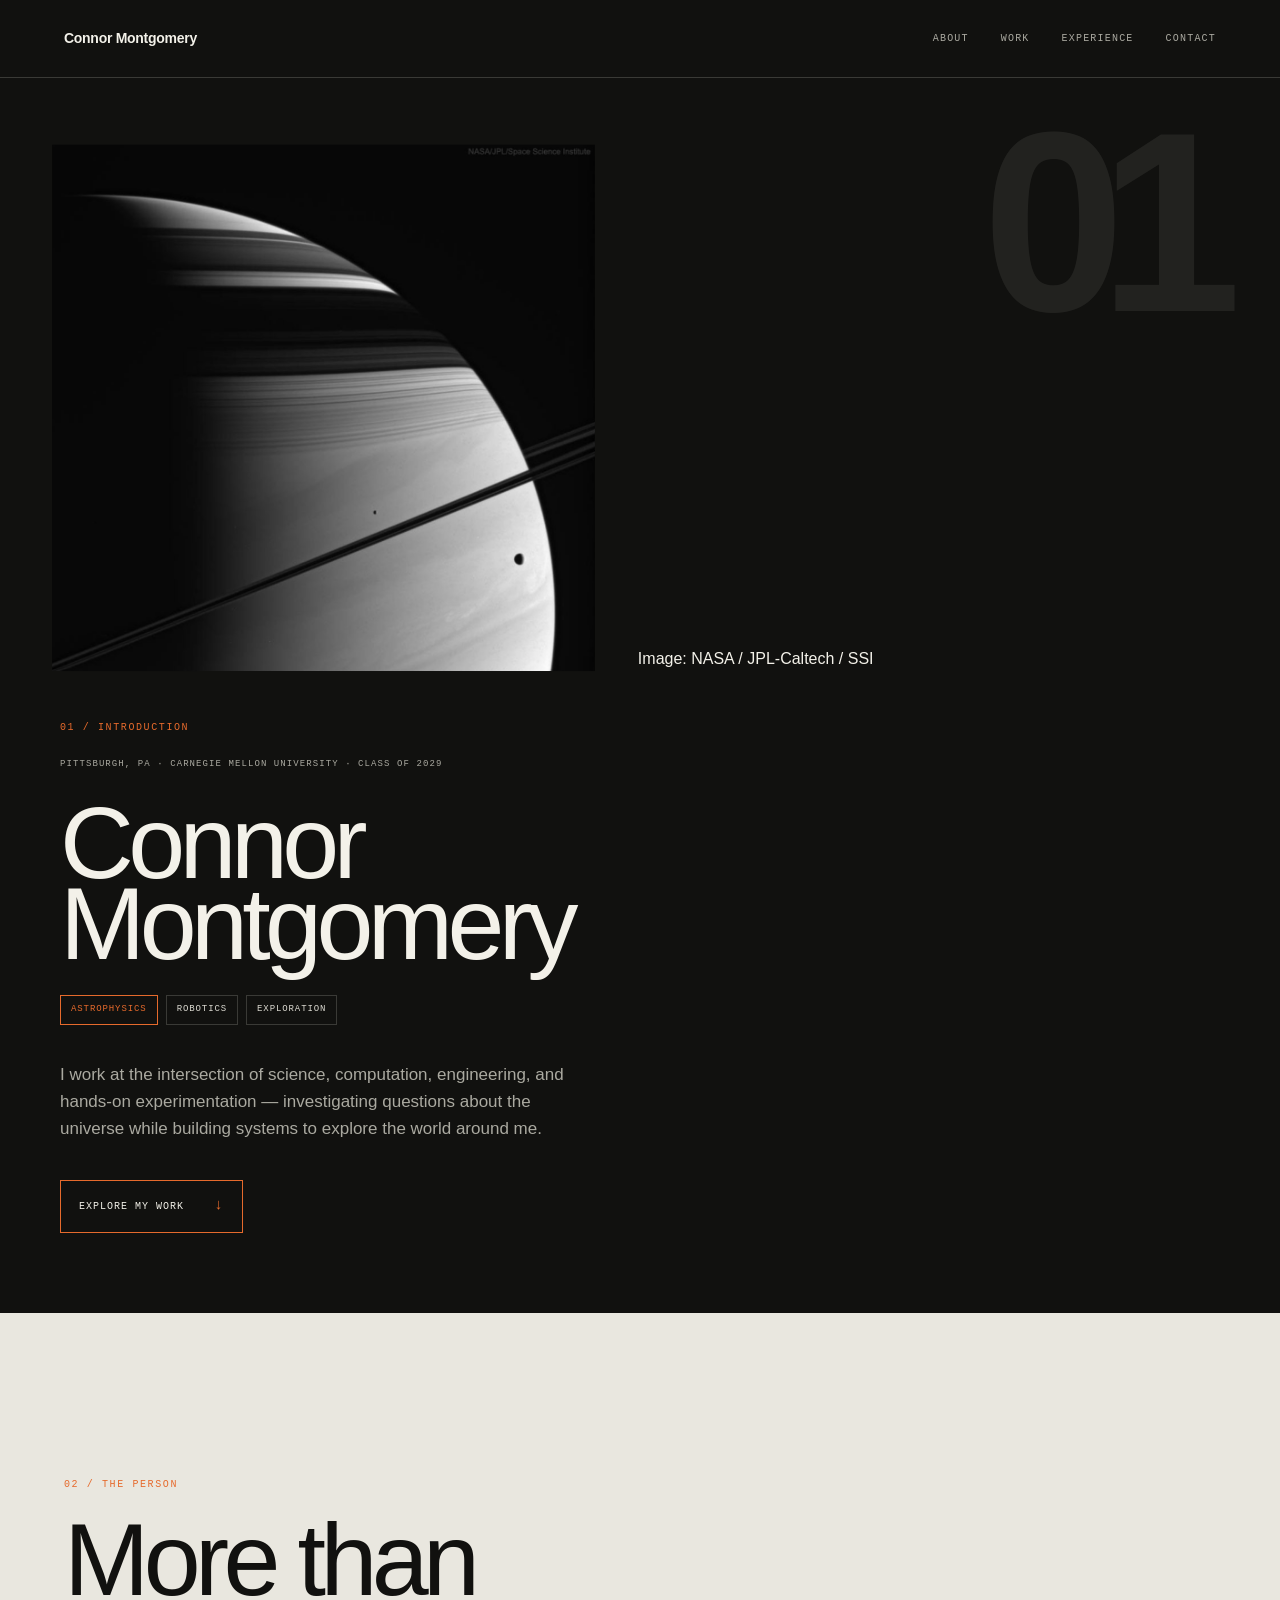
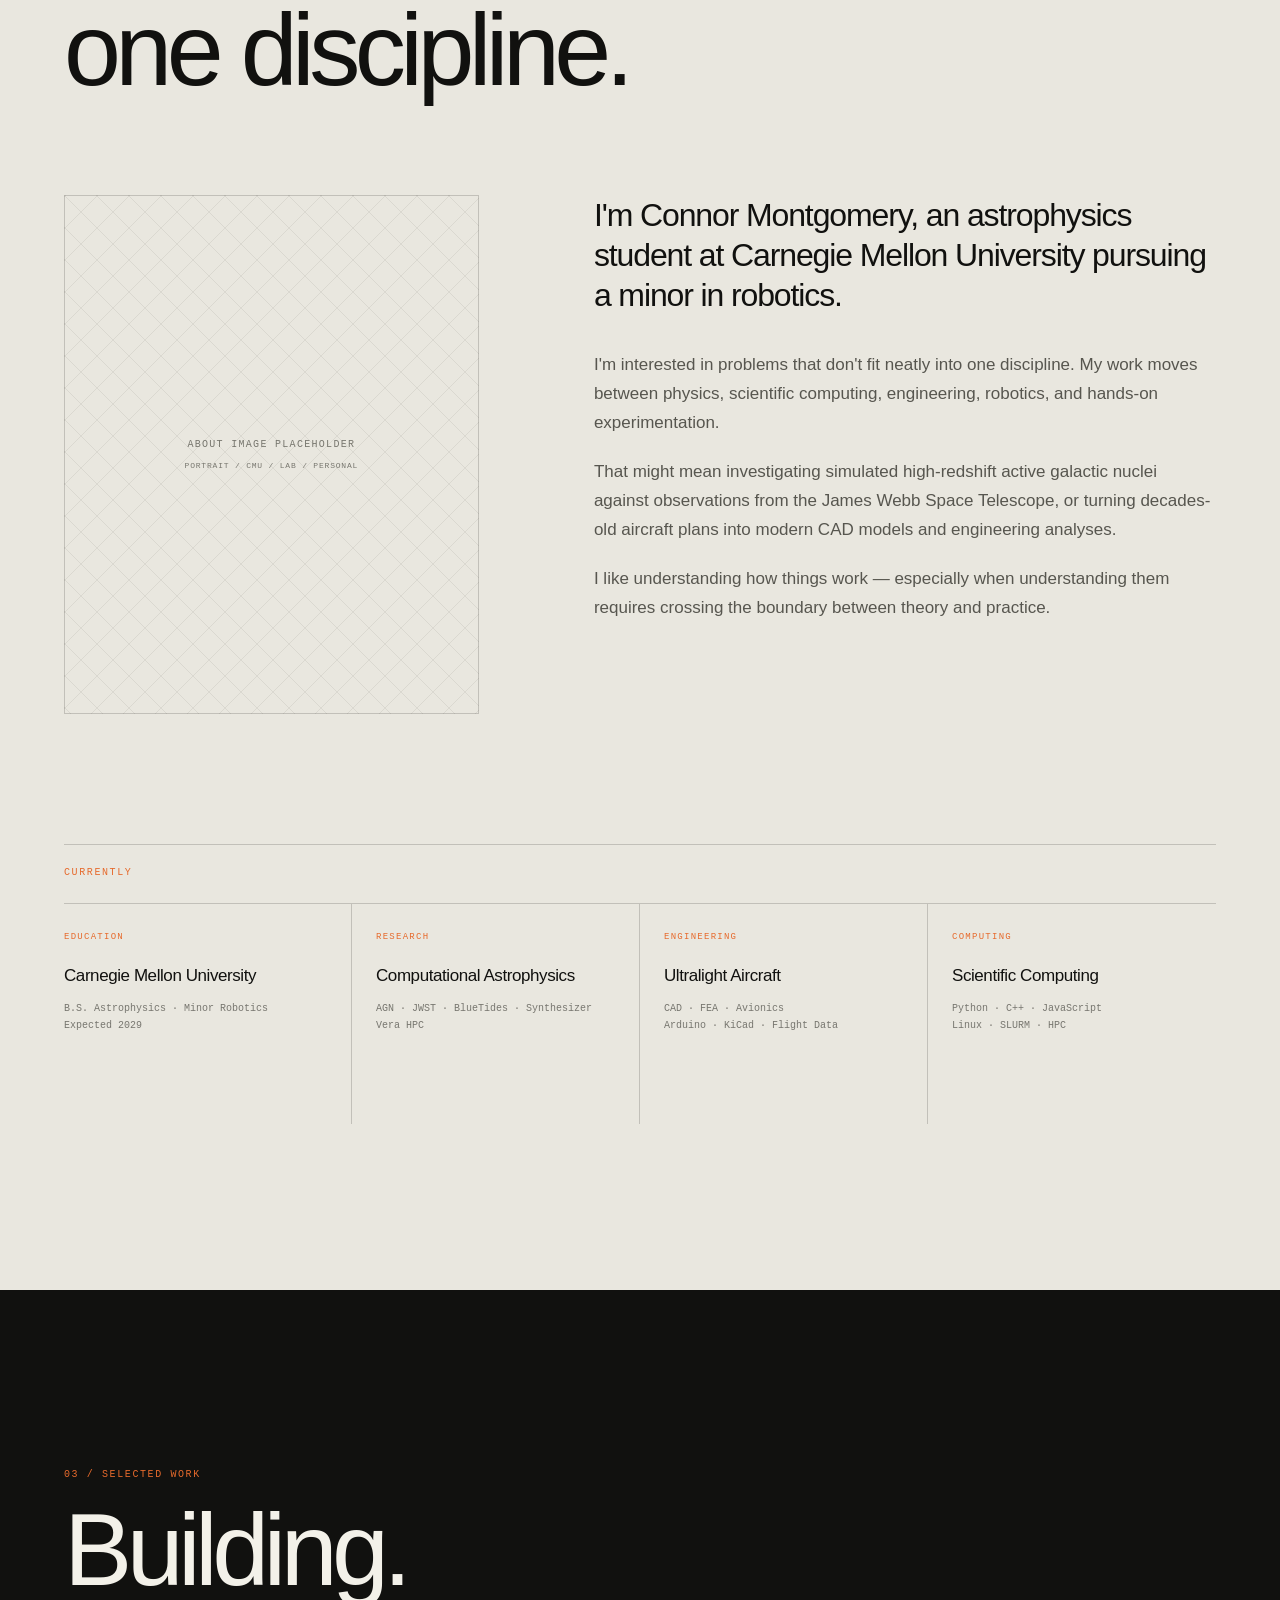
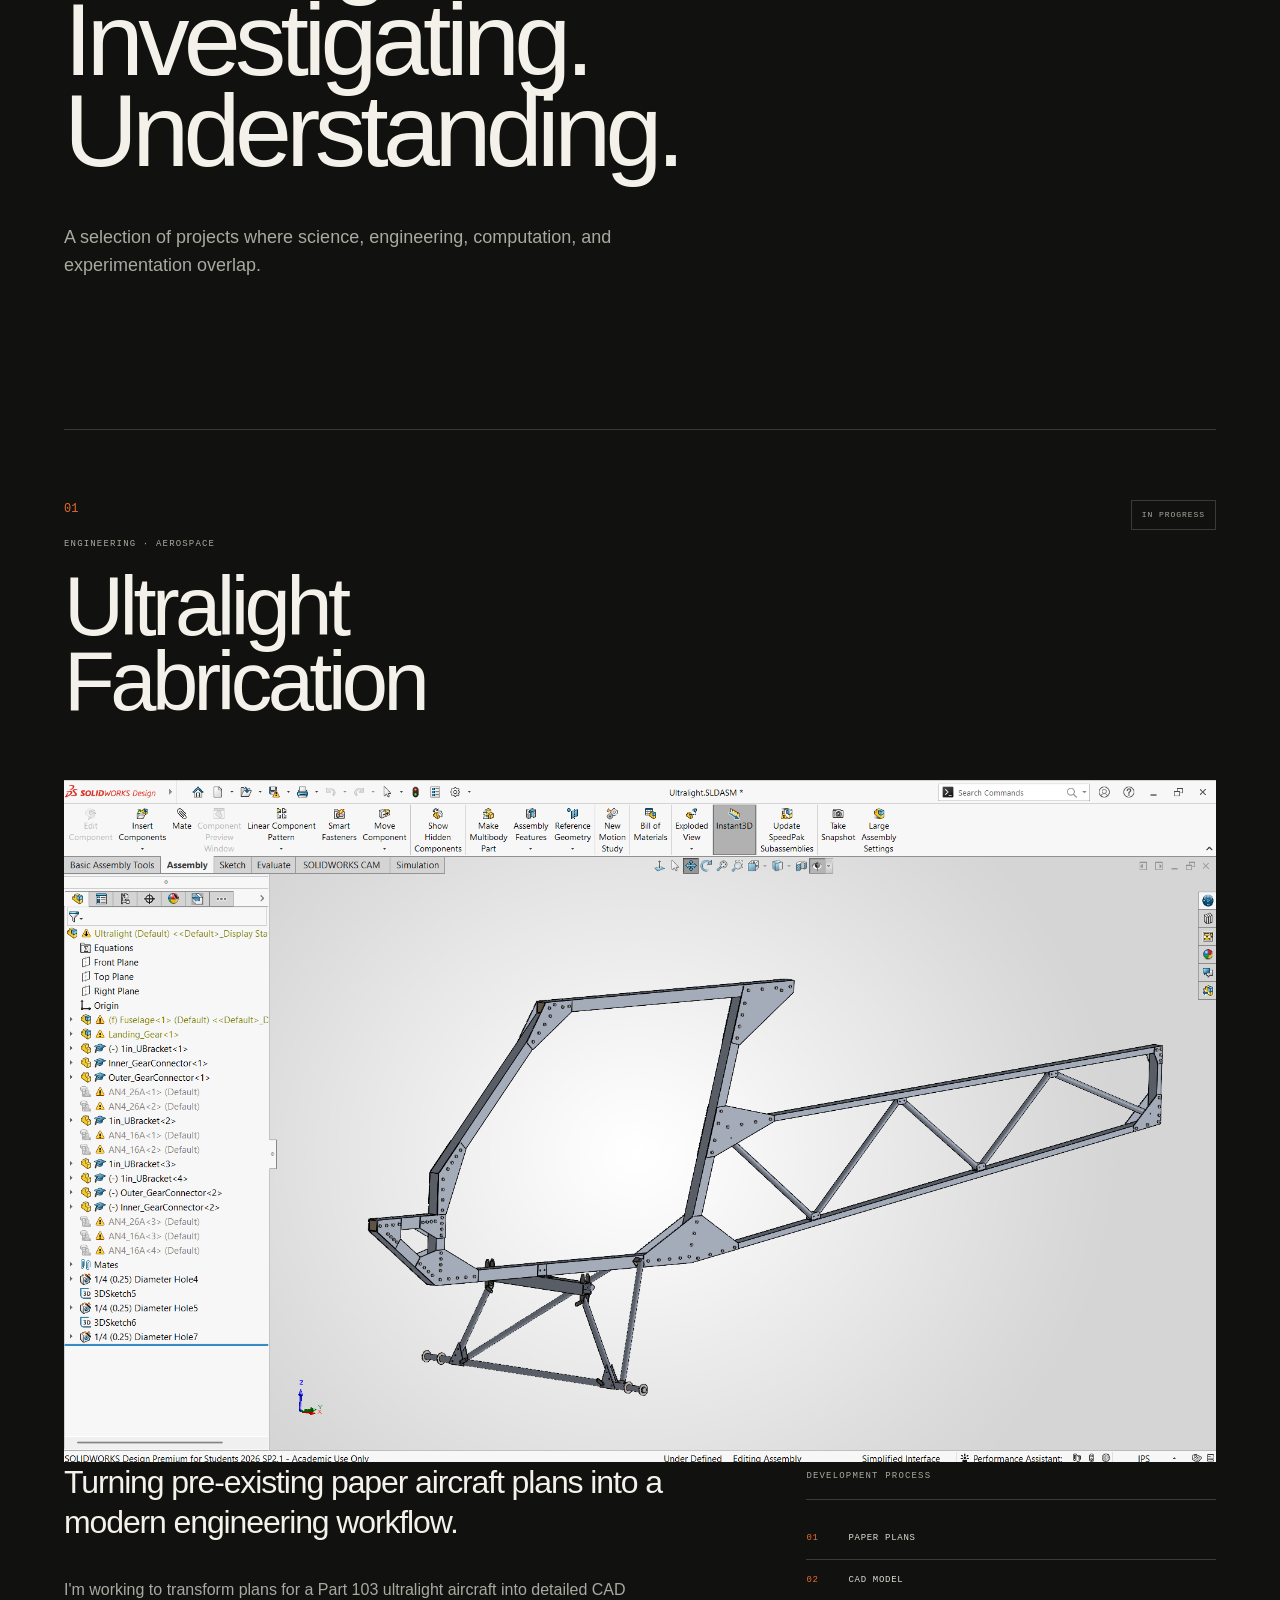
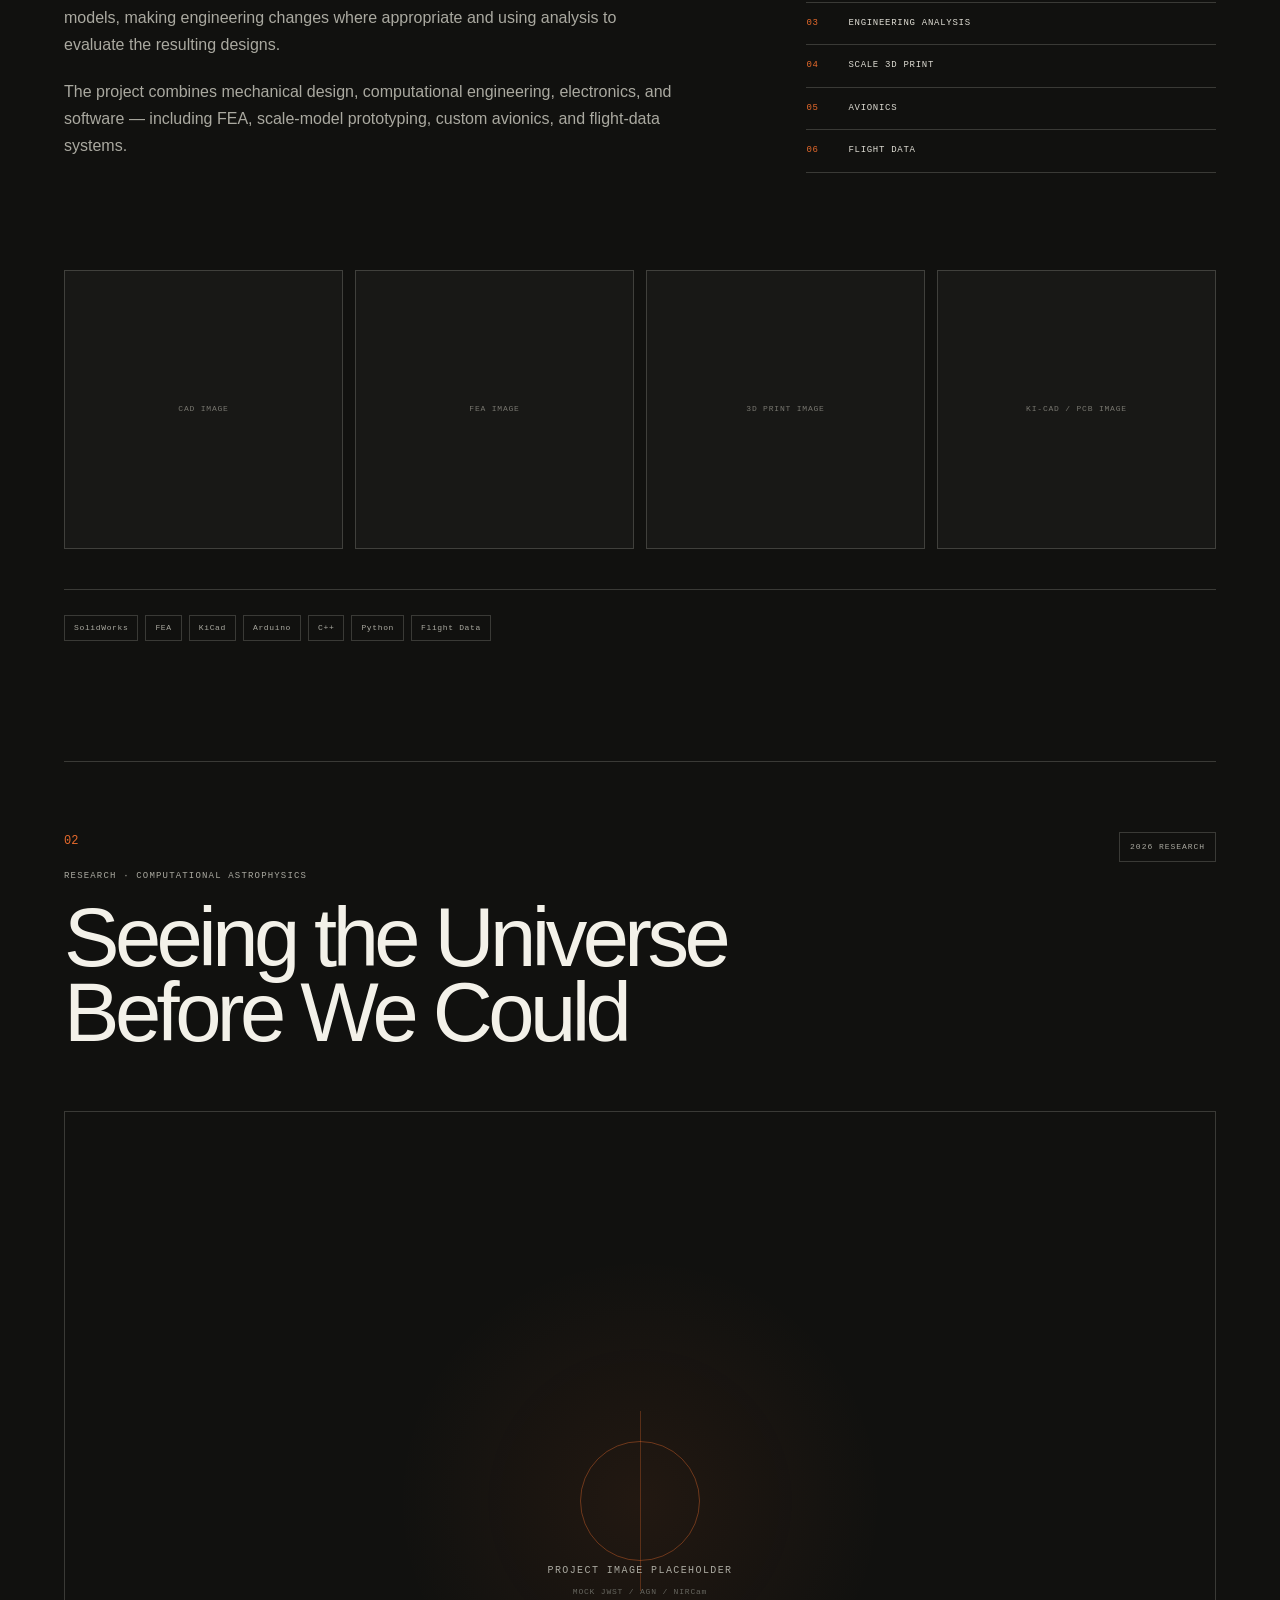
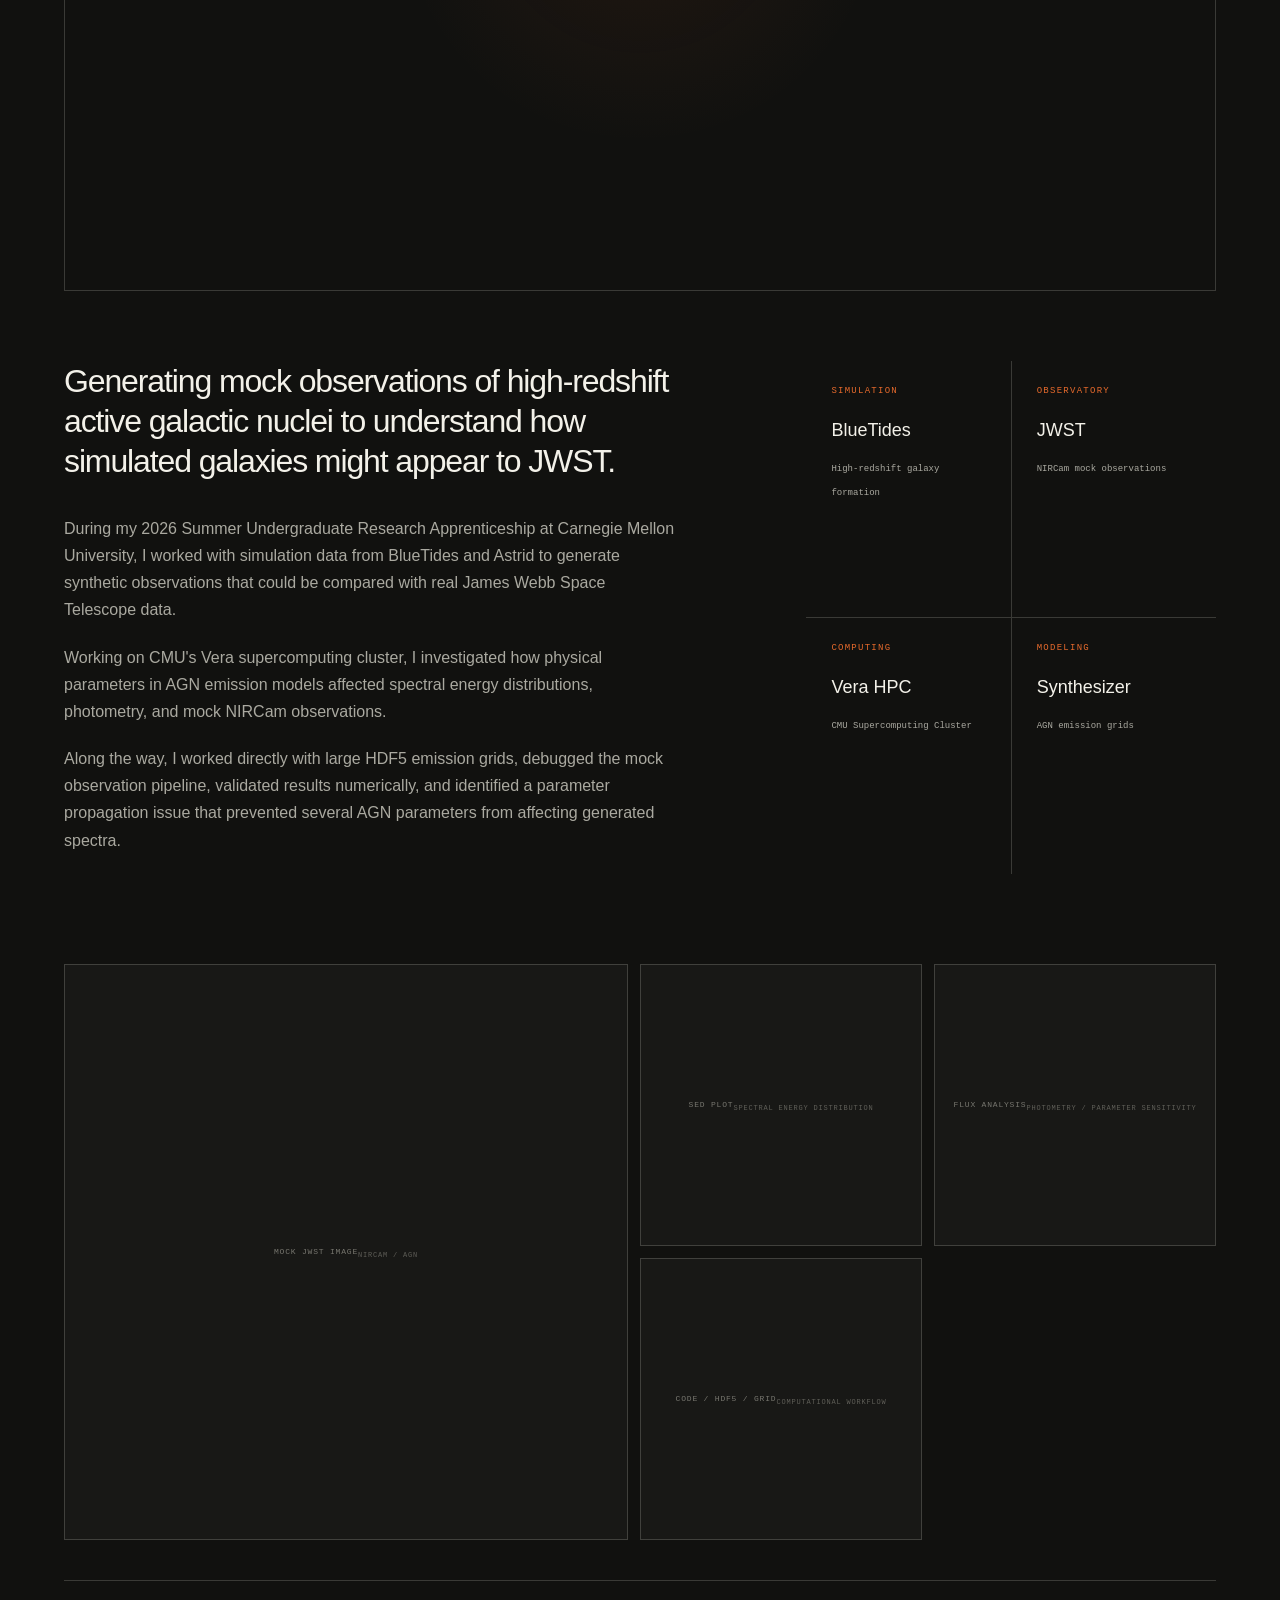
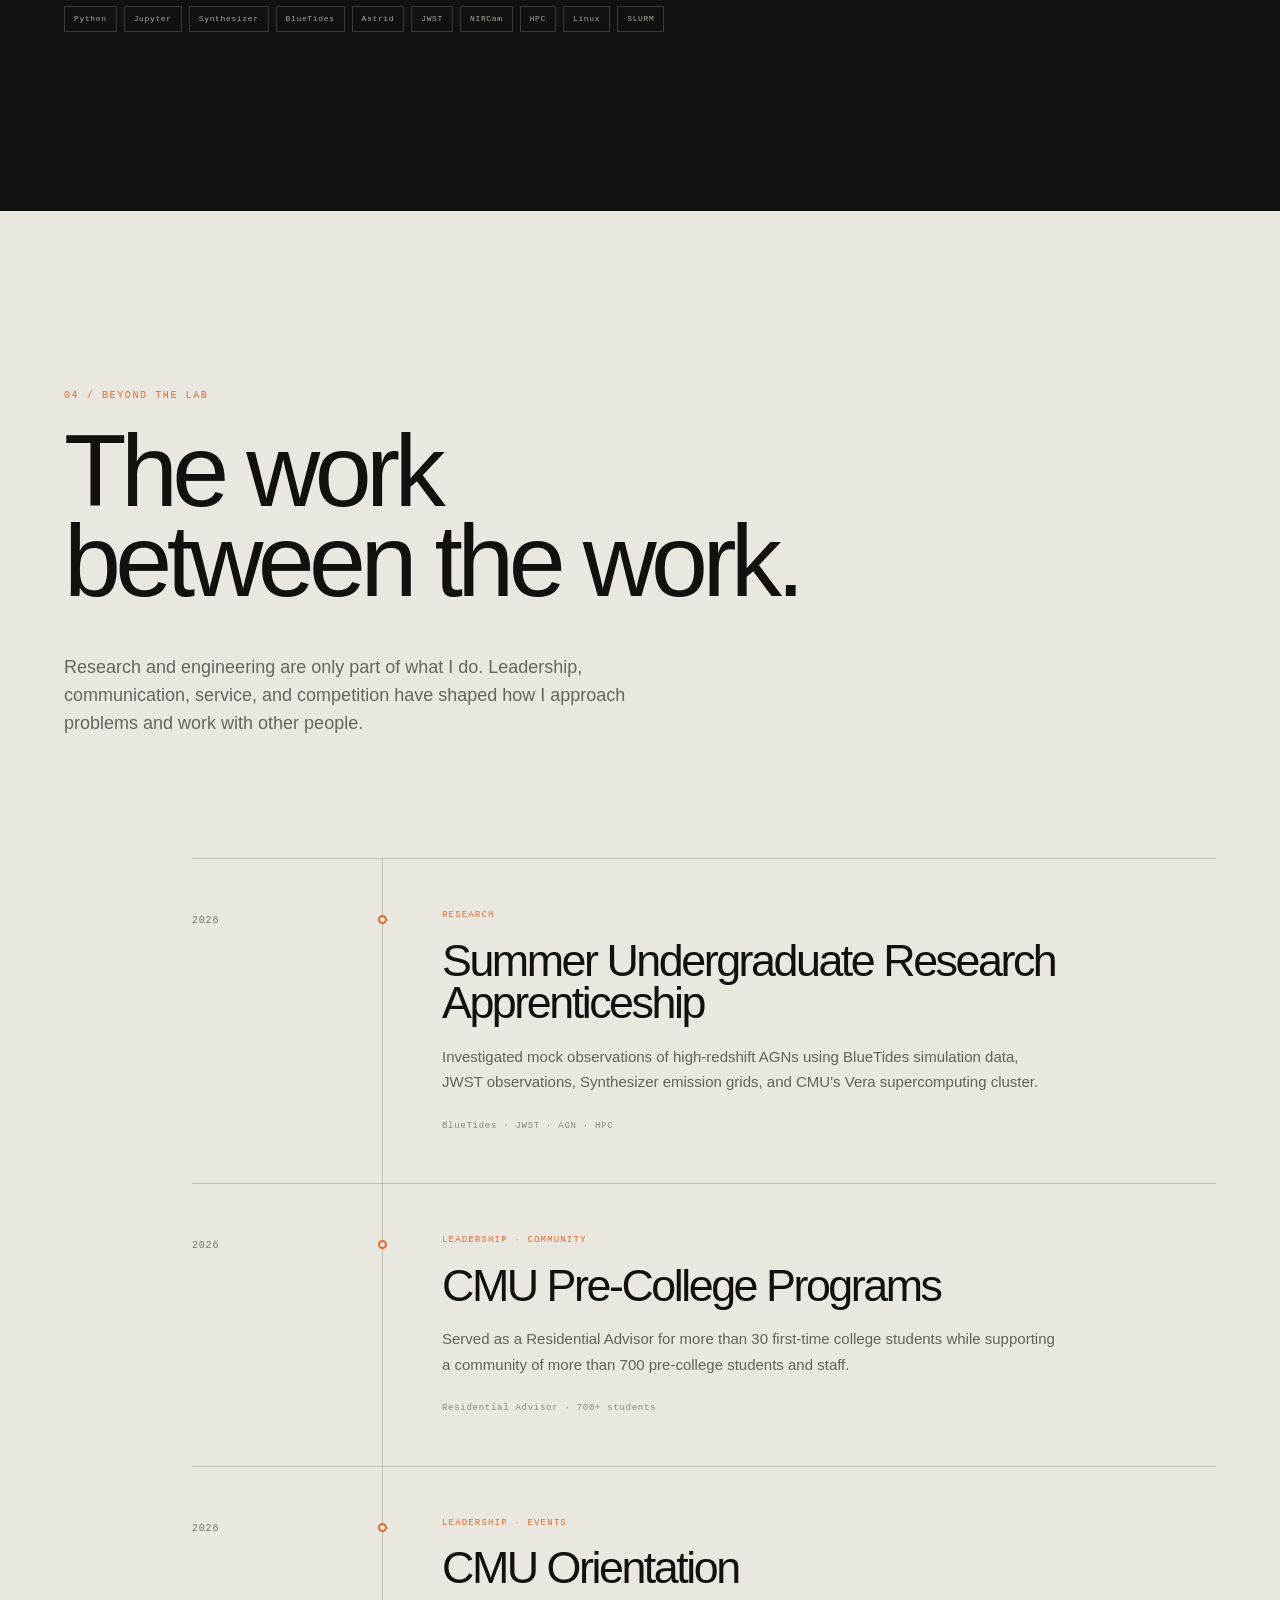
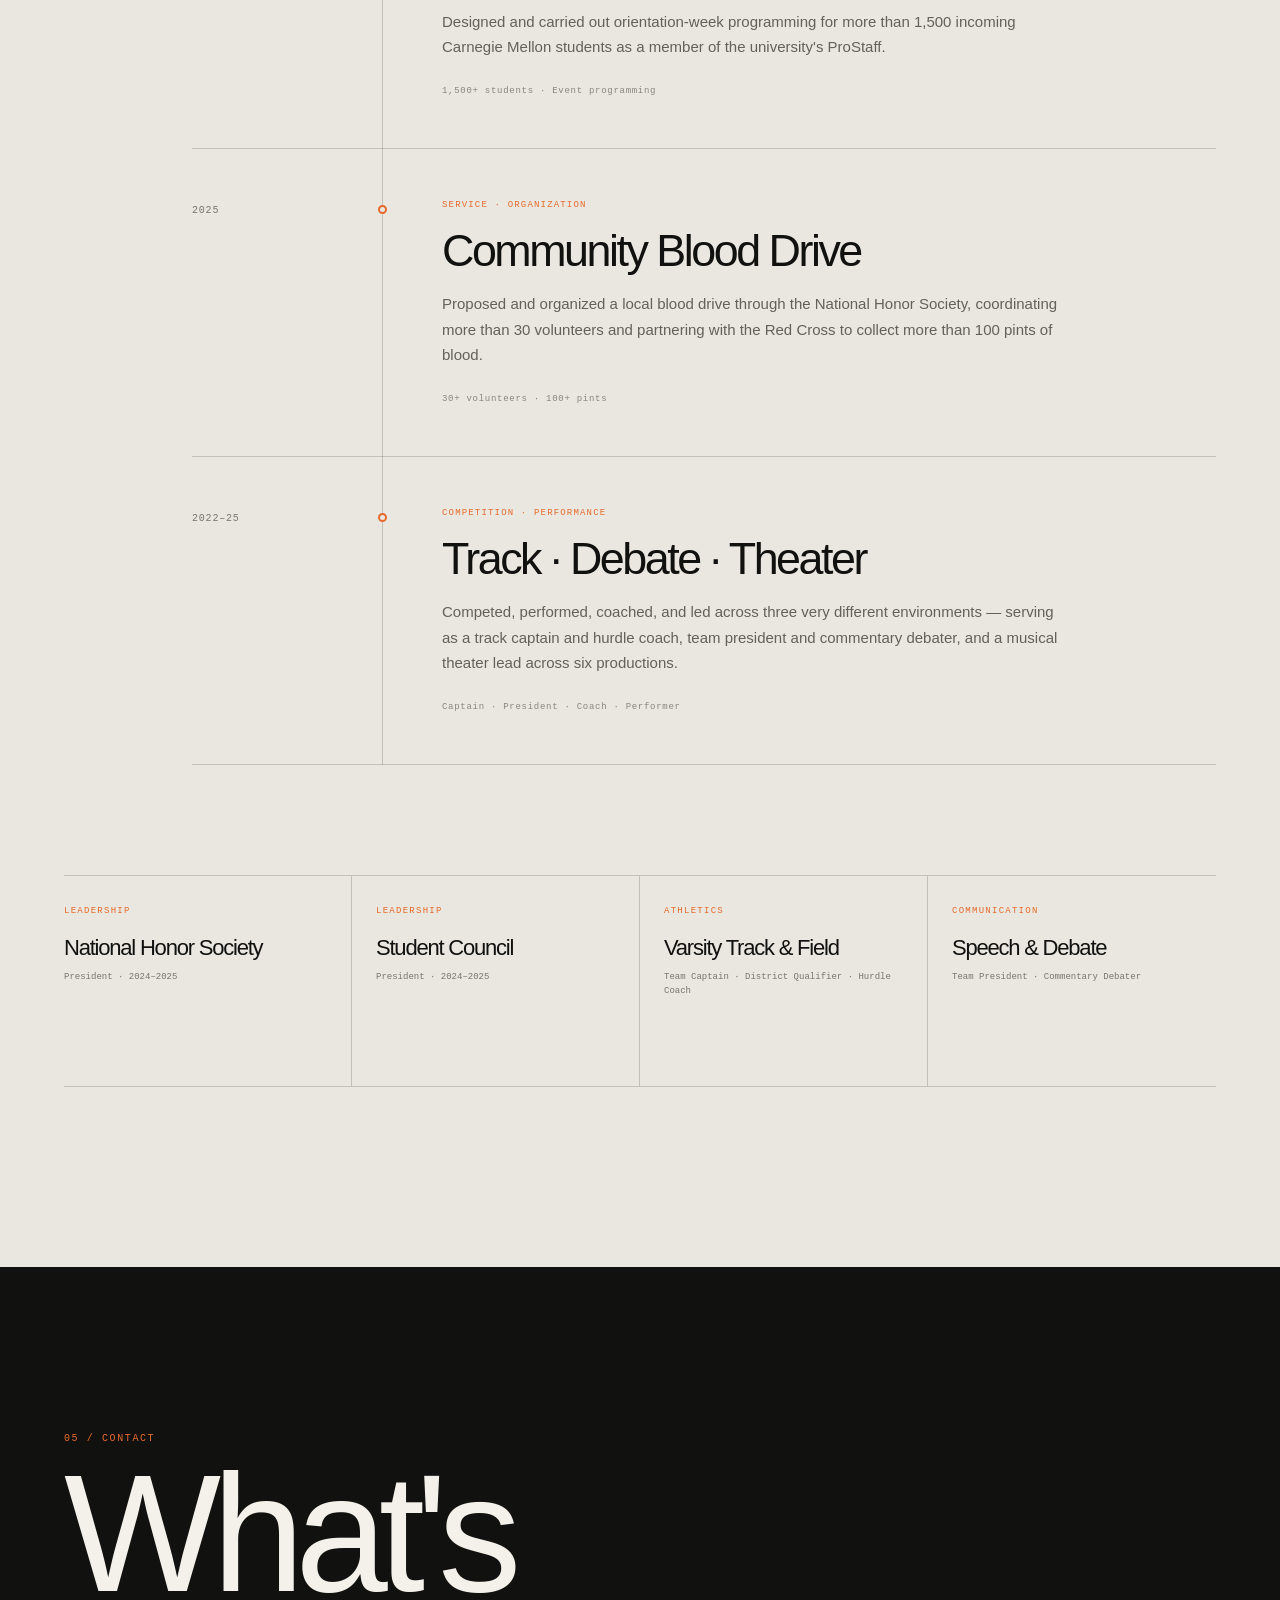
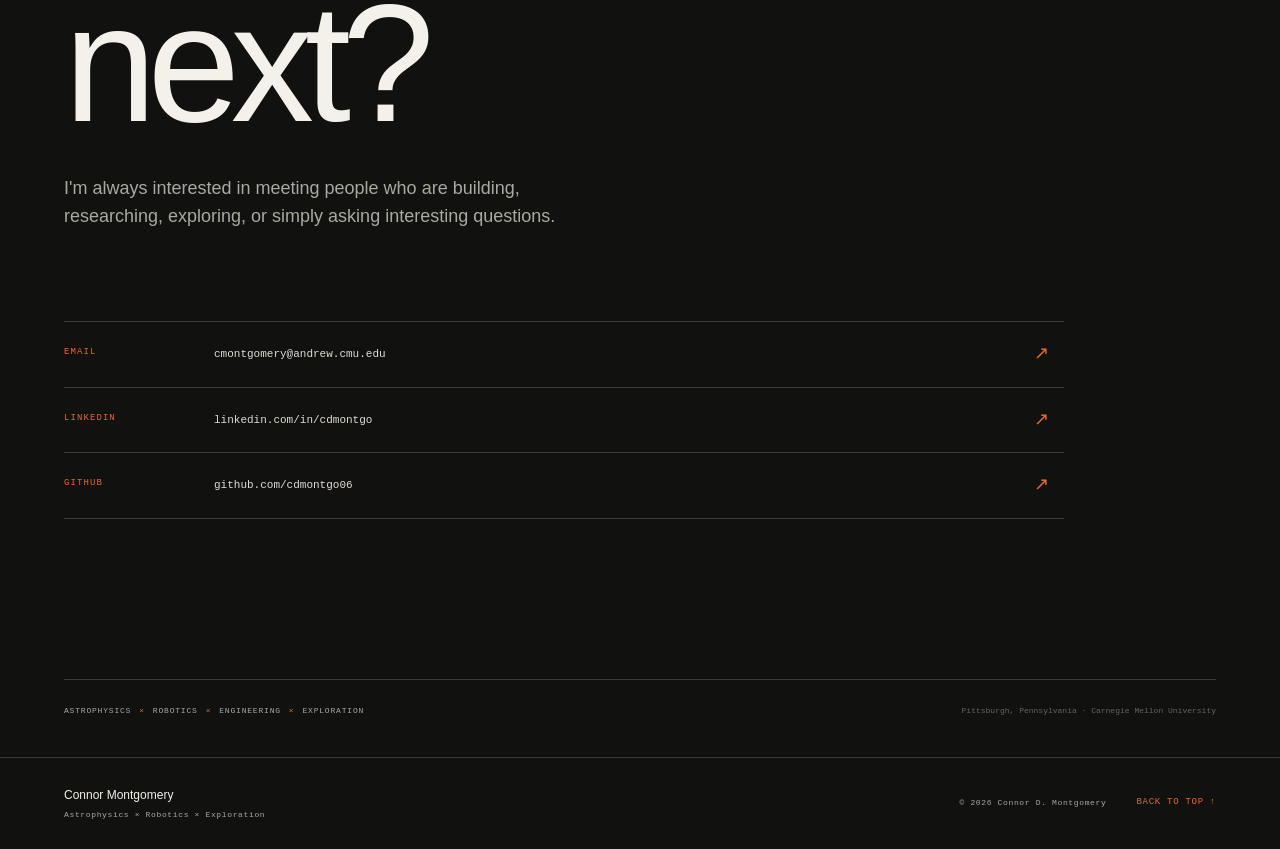
==== commit a8c9bd2d: "Add image credit for NASA JPL SSI" ====
--- a/index.html
+++ b/index.html
@@ -75,6 +75,15 @@
                 class="hero-image"
             >
 
+            <div class="hero-image-credit">
+                <a
+                    href="https://apod.nasa.gov/apod/ap260616.html"
+                    target="_blank"
+                    rel="noopener noreferrer"
+                >
+                    Image: NASA / JPL-Caltech / SSI
+                </a>
+            </div>
 <!--
         <div class="hero-image-placeholder">
             <span>HERO IMAGE PLACEHOLDER</span>
--- a/style.css
+++ b/style.css
@@ -252,11 +252,13 @@
     position: relative;
 
     min-height: 100svh;
-    padding: 160px var(--gutter) 80px;
+    padding: 160px 60px 80px;
 
     display: grid;
-    grid-template-columns: minmax(300px, 0.9fr) minmax(400px, 1.1fr);
-    gap: clamp(40px, 7vw, 120px);
+   /*grid-template-columns: minmax(300px, 0.9fr) minmax(400px, 1.1fr);*/
+    grid-template-columns: minmax(300px, 0.95fr) minmax(380px, 1.05fr);
+   /*gap: clamp(40px, 7vw, 120px);*/
+    gap: clamp(30px, 4vw, 120px);
     align-items: end;
 
     overflow: hidden;
@@ -279,6 +281,14 @@
     font-weight: 700;
     letter-spacing: -0.1em;
     line-height: 0.8;
+}
+
+.hero-image {
+    width: 100%;
+    height: auto;
+    display: block;
+    transform: scale(1.03);
+    transform-origin: center bottom;
 }
 
 .hero-image-placeholder {
@@ -369,7 +379,10 @@
     position: relative;
     z-index: 2;
 
-    max-width: 700px;
+    width: 100%;
+    max-width: 620px;
+   /*max-width: 700px;*/
+    min-width: 0;
 }
 
 .hero-location {
@@ -384,8 +397,8 @@
 
 .hero h1 {
     margin-bottom: 30px;
-
-    font-size: clamp(72px, 10vw, 160px);
+    font-size: clamp(64px, 8vw, 130px);
+   /*font-size: clamp(72px, 10vw, 160px);*/
     line-height: 0.79;
 }
 
@@ -415,7 +428,8 @@
 }
 
 .hero-text {
-    max-width: 560px;
+   /*max-width: 560px;*/
+    max-width: 520px;
 
     margin-bottom: 38px;
 
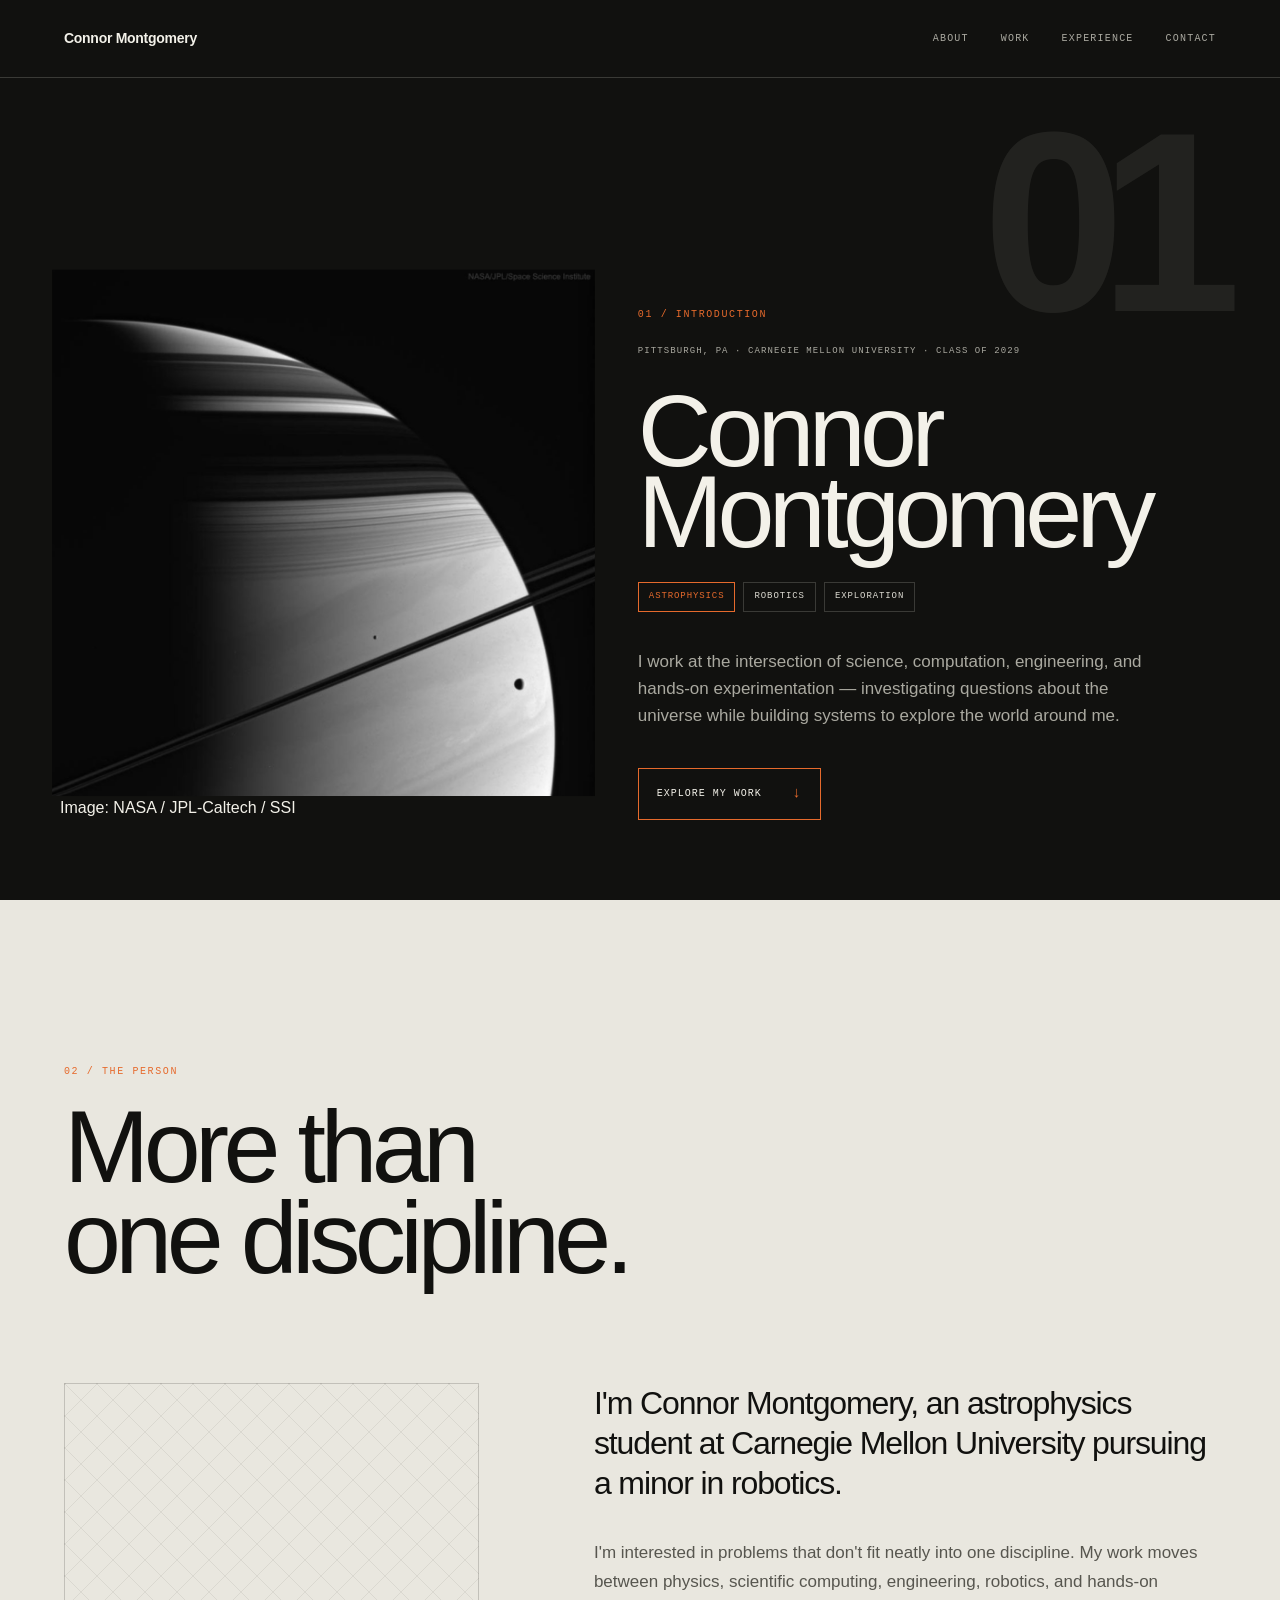
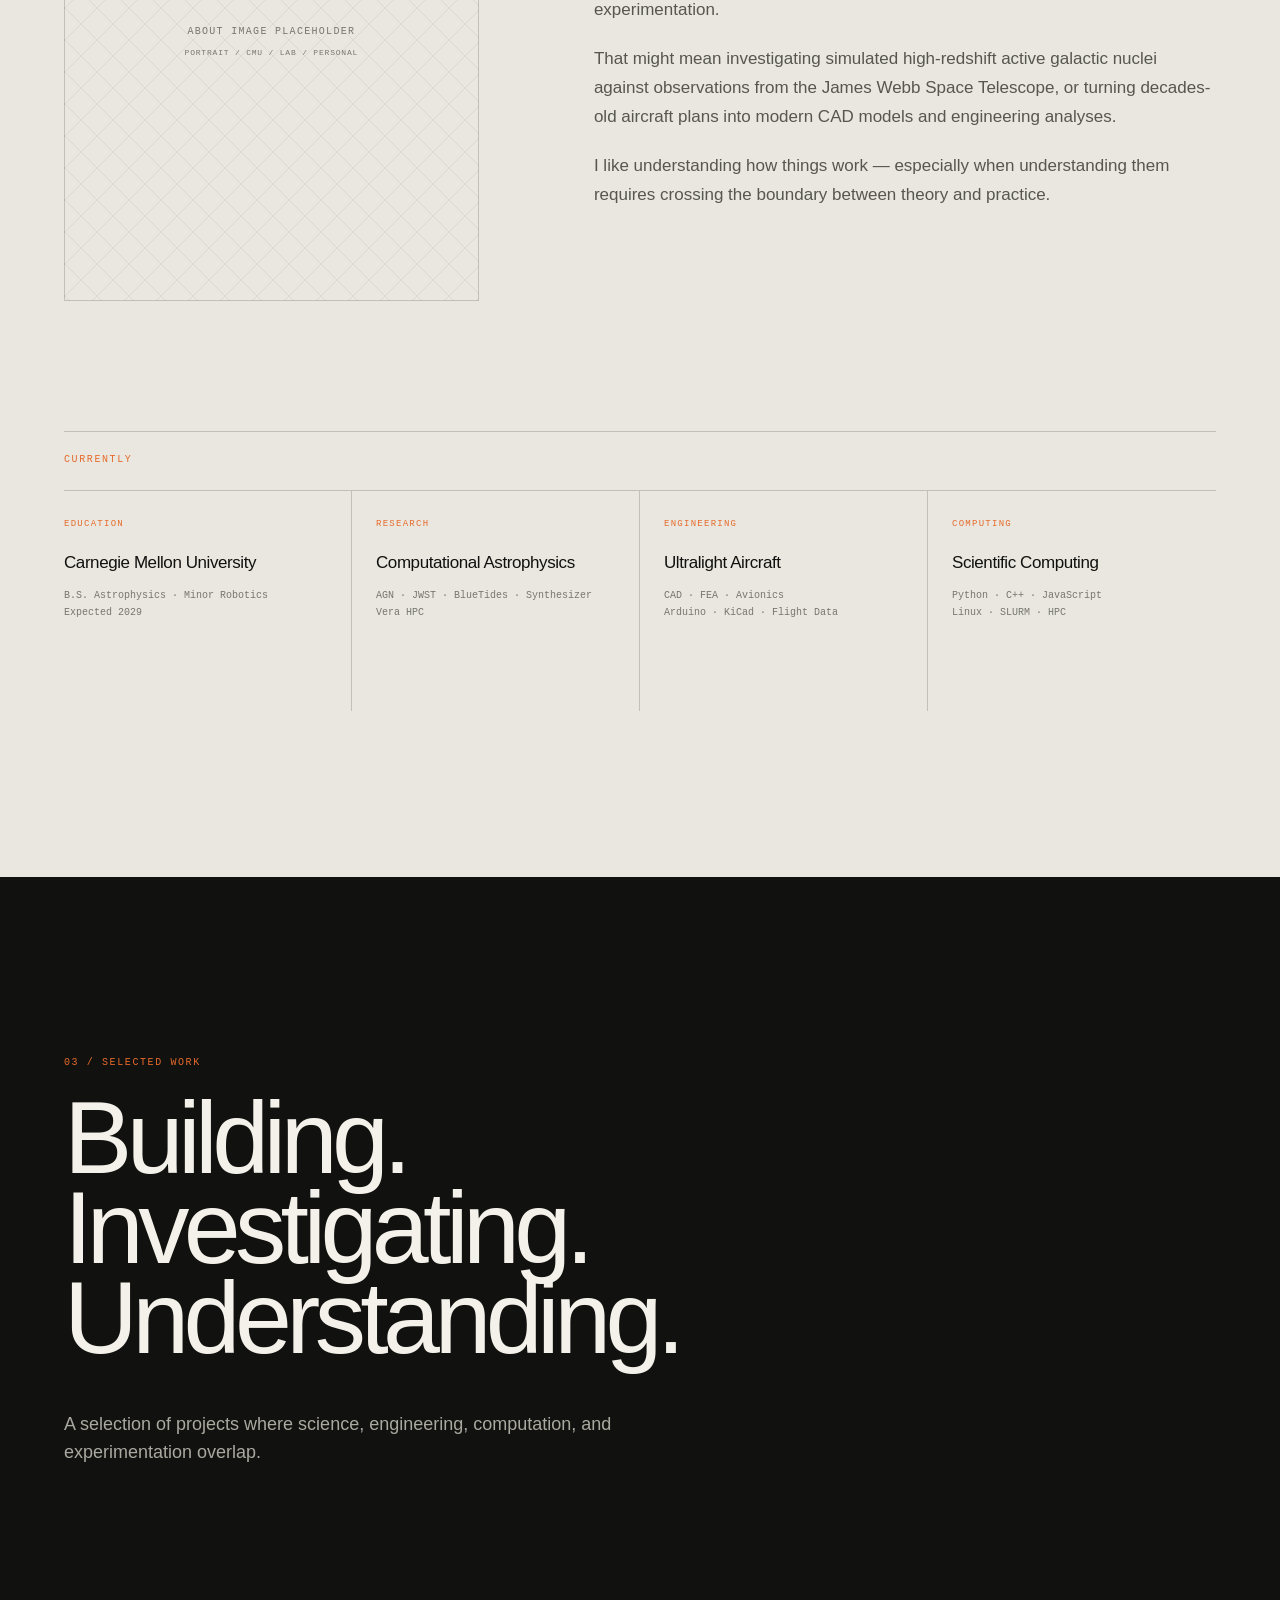
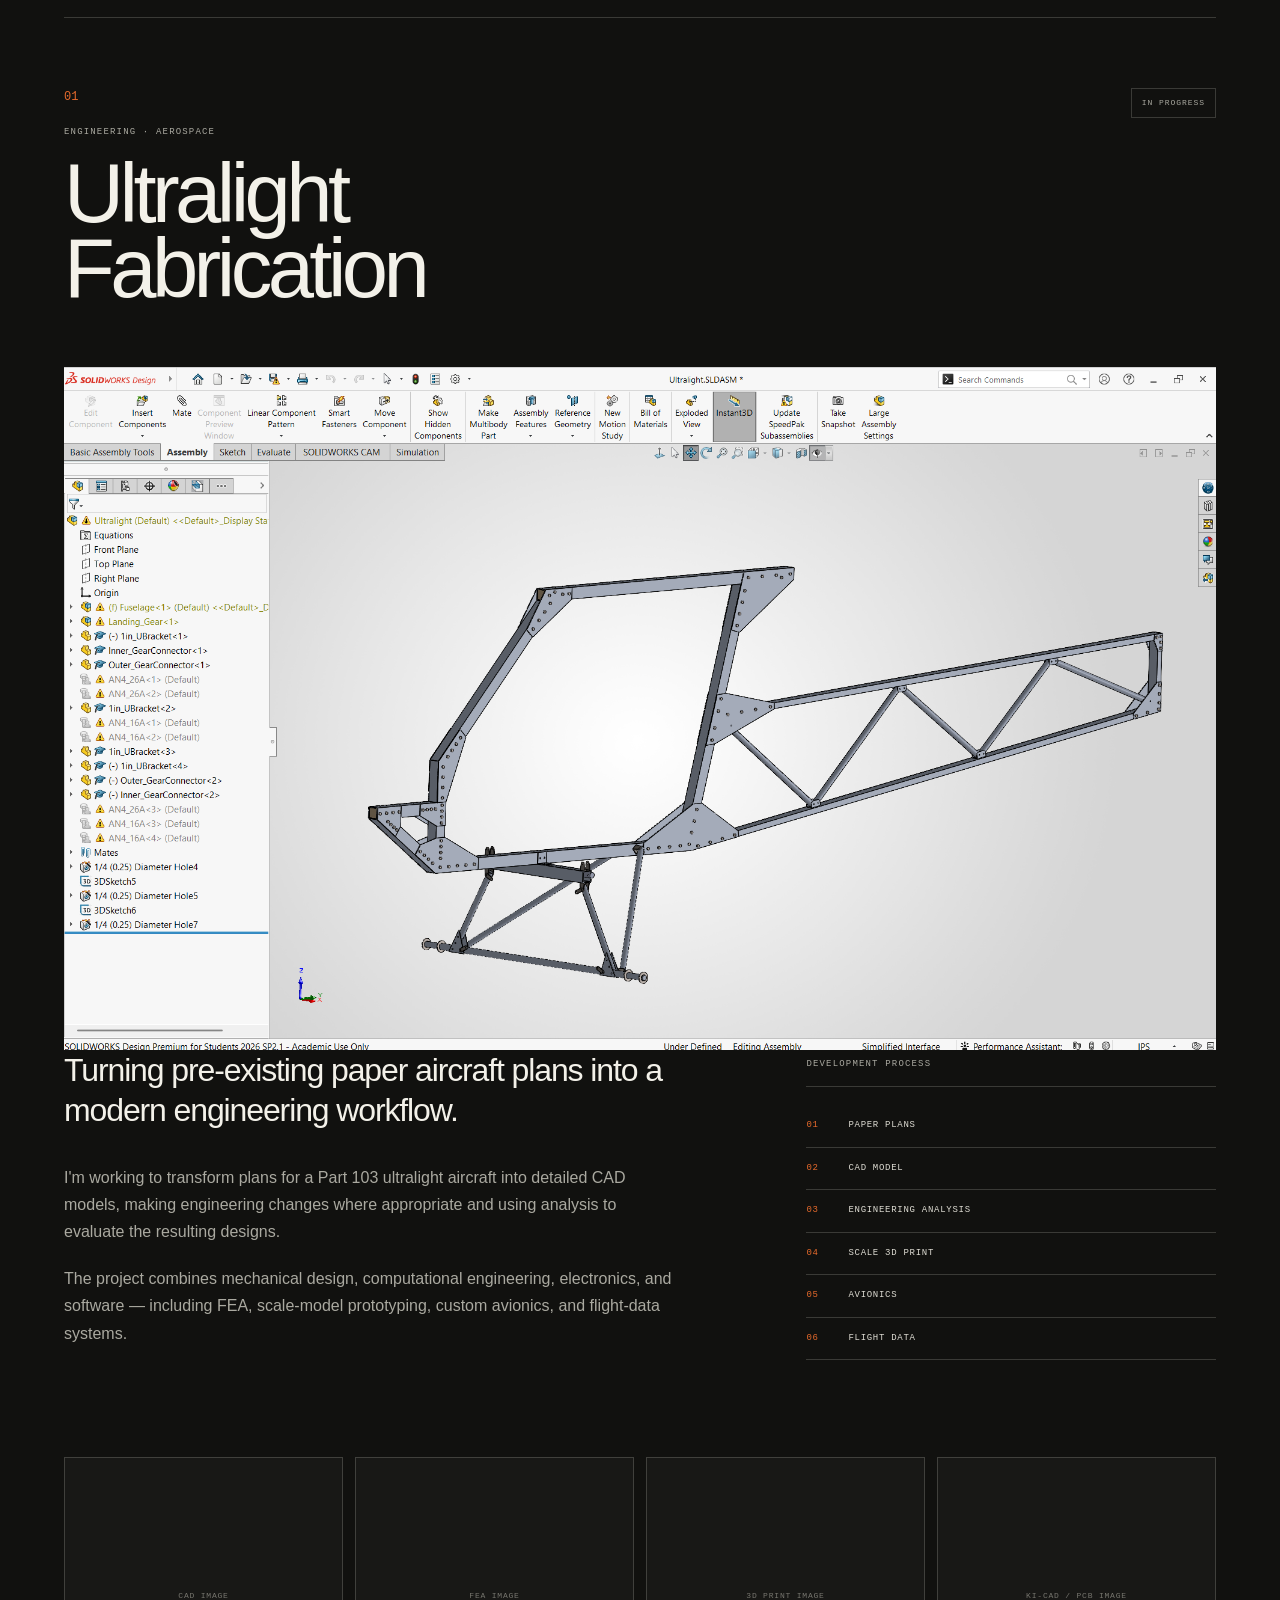
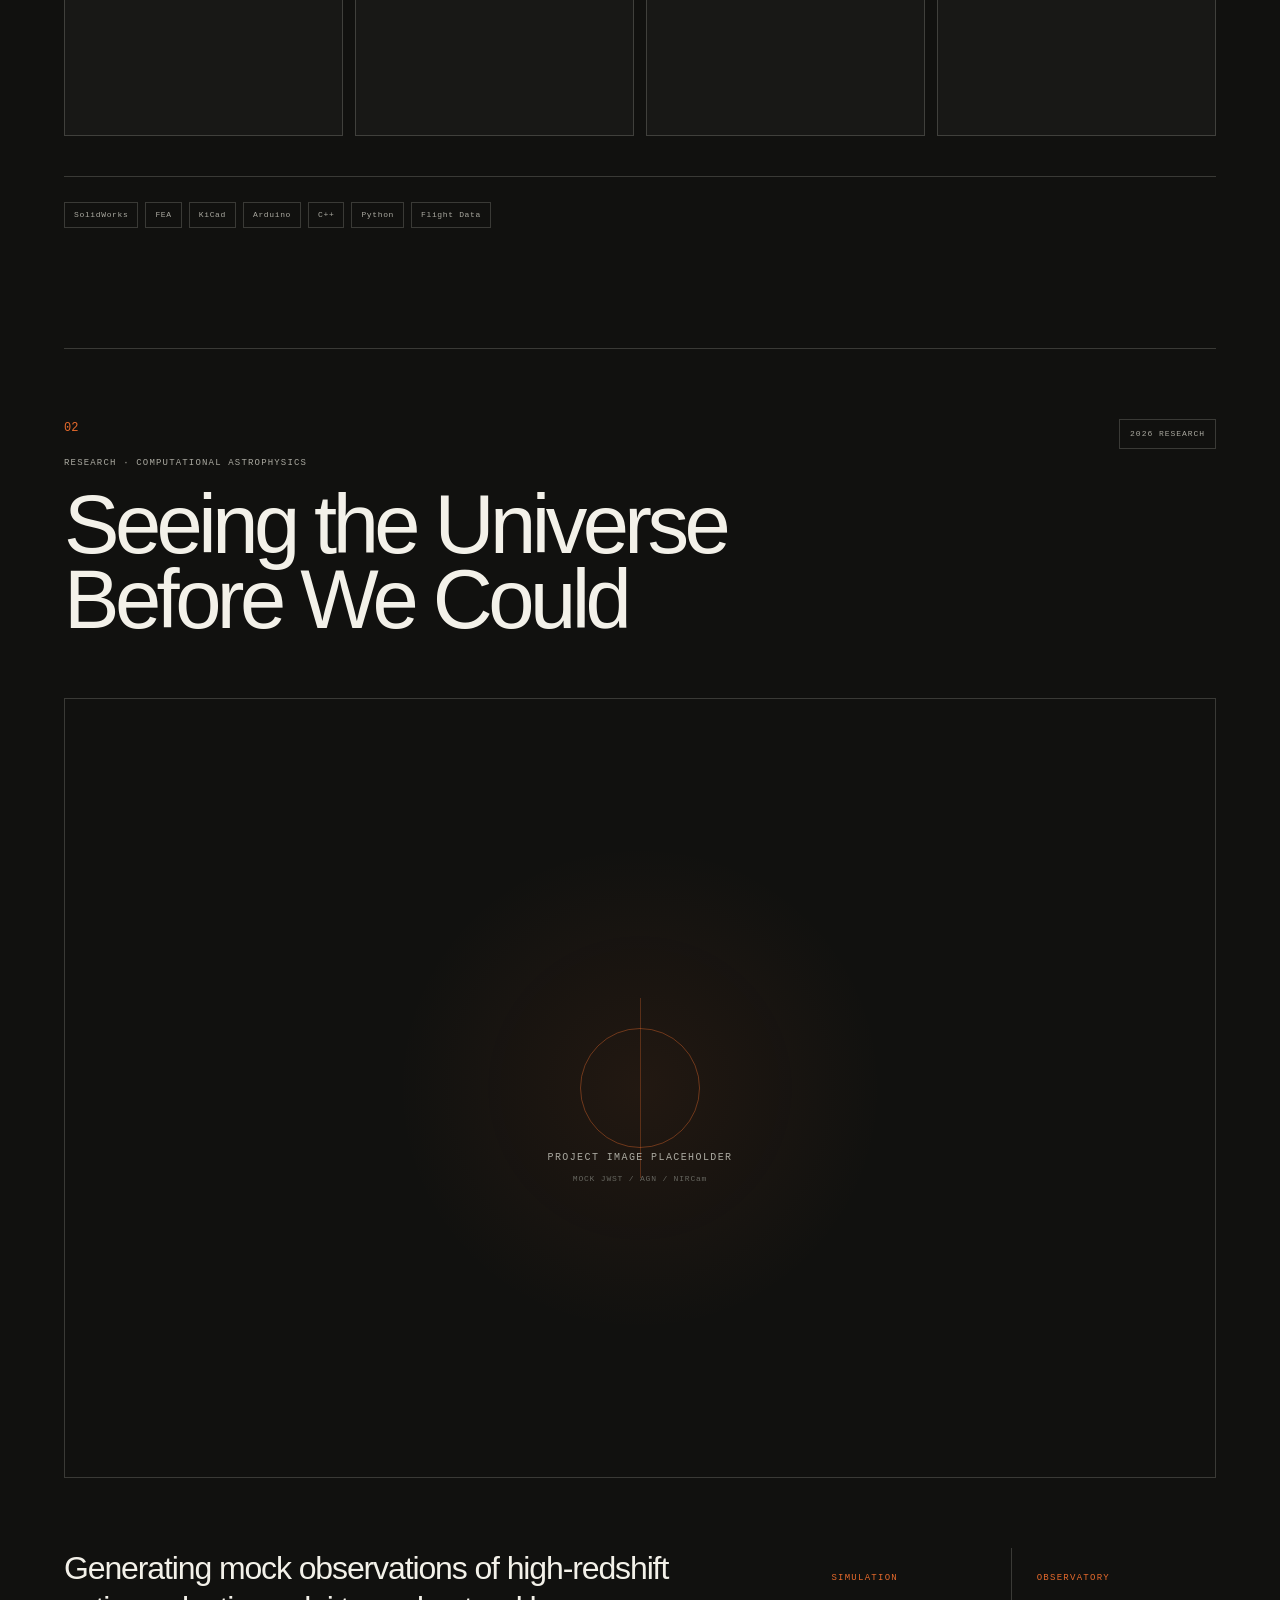
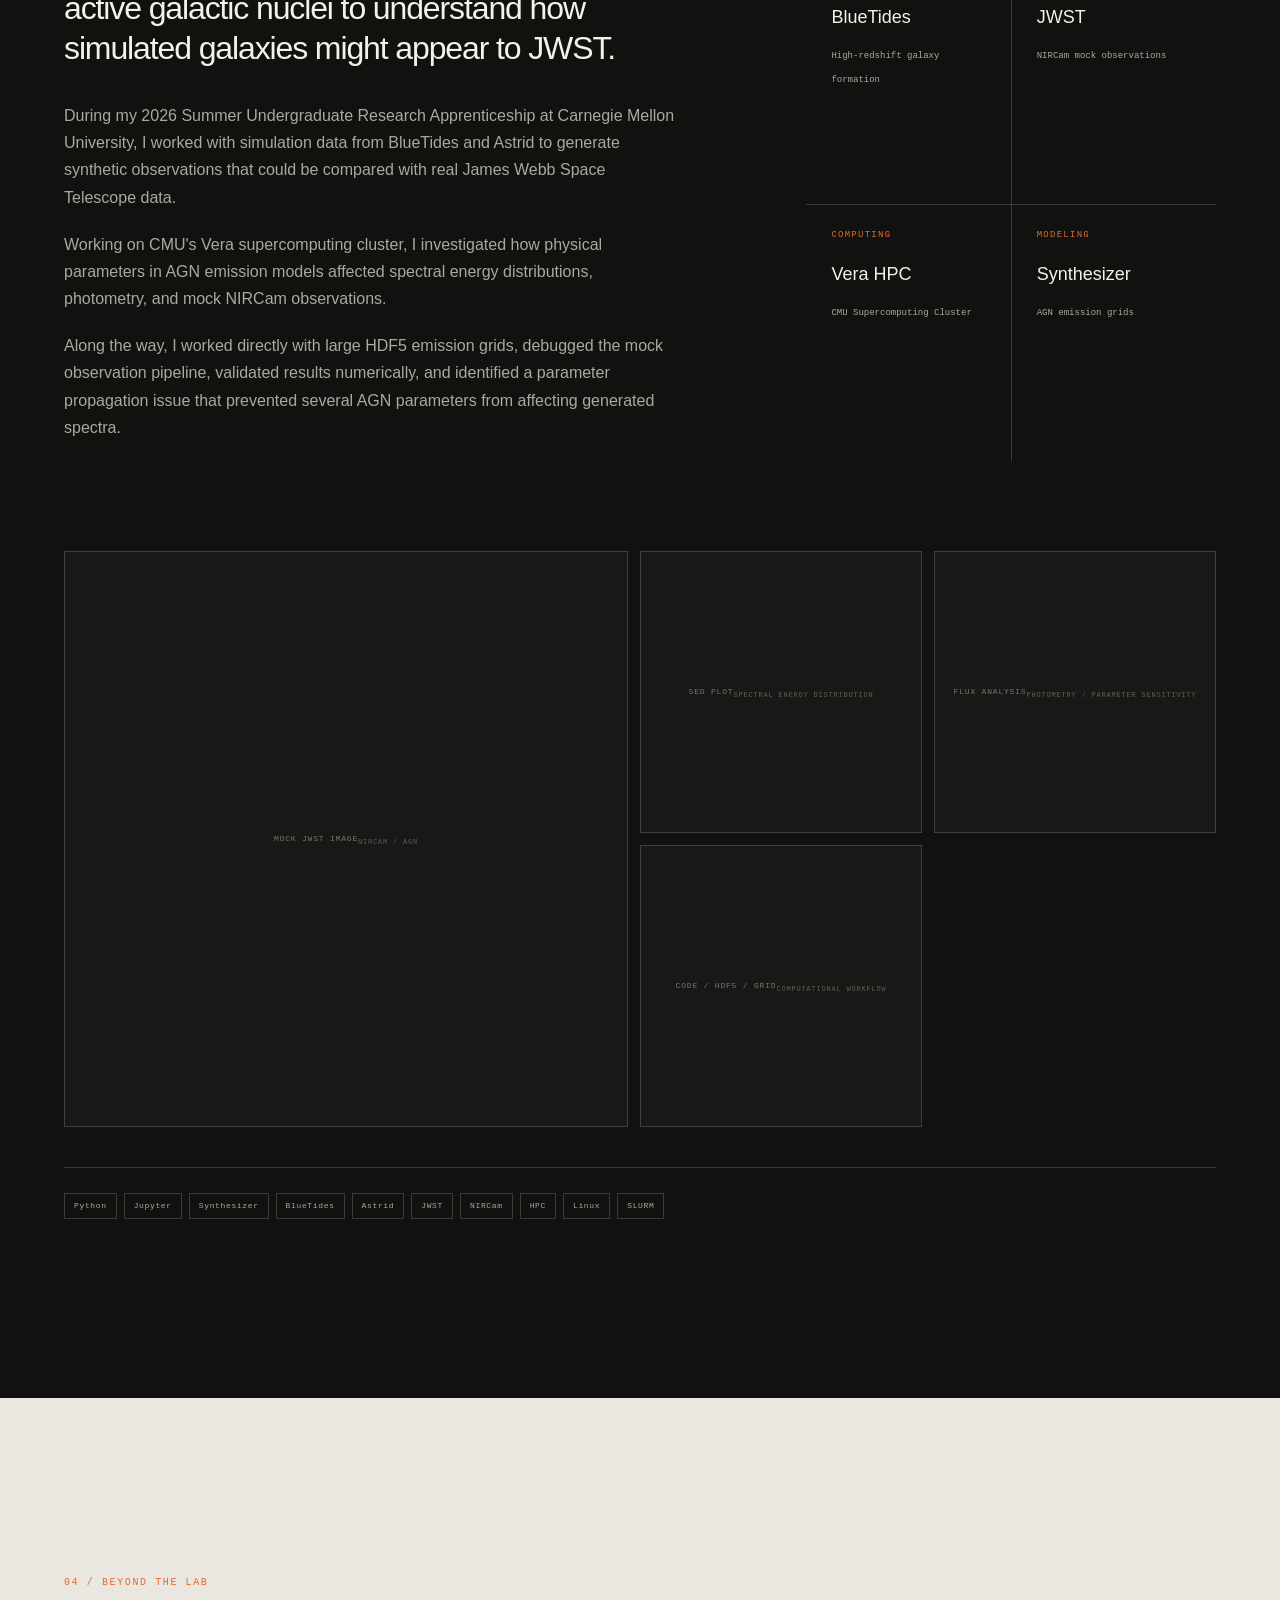
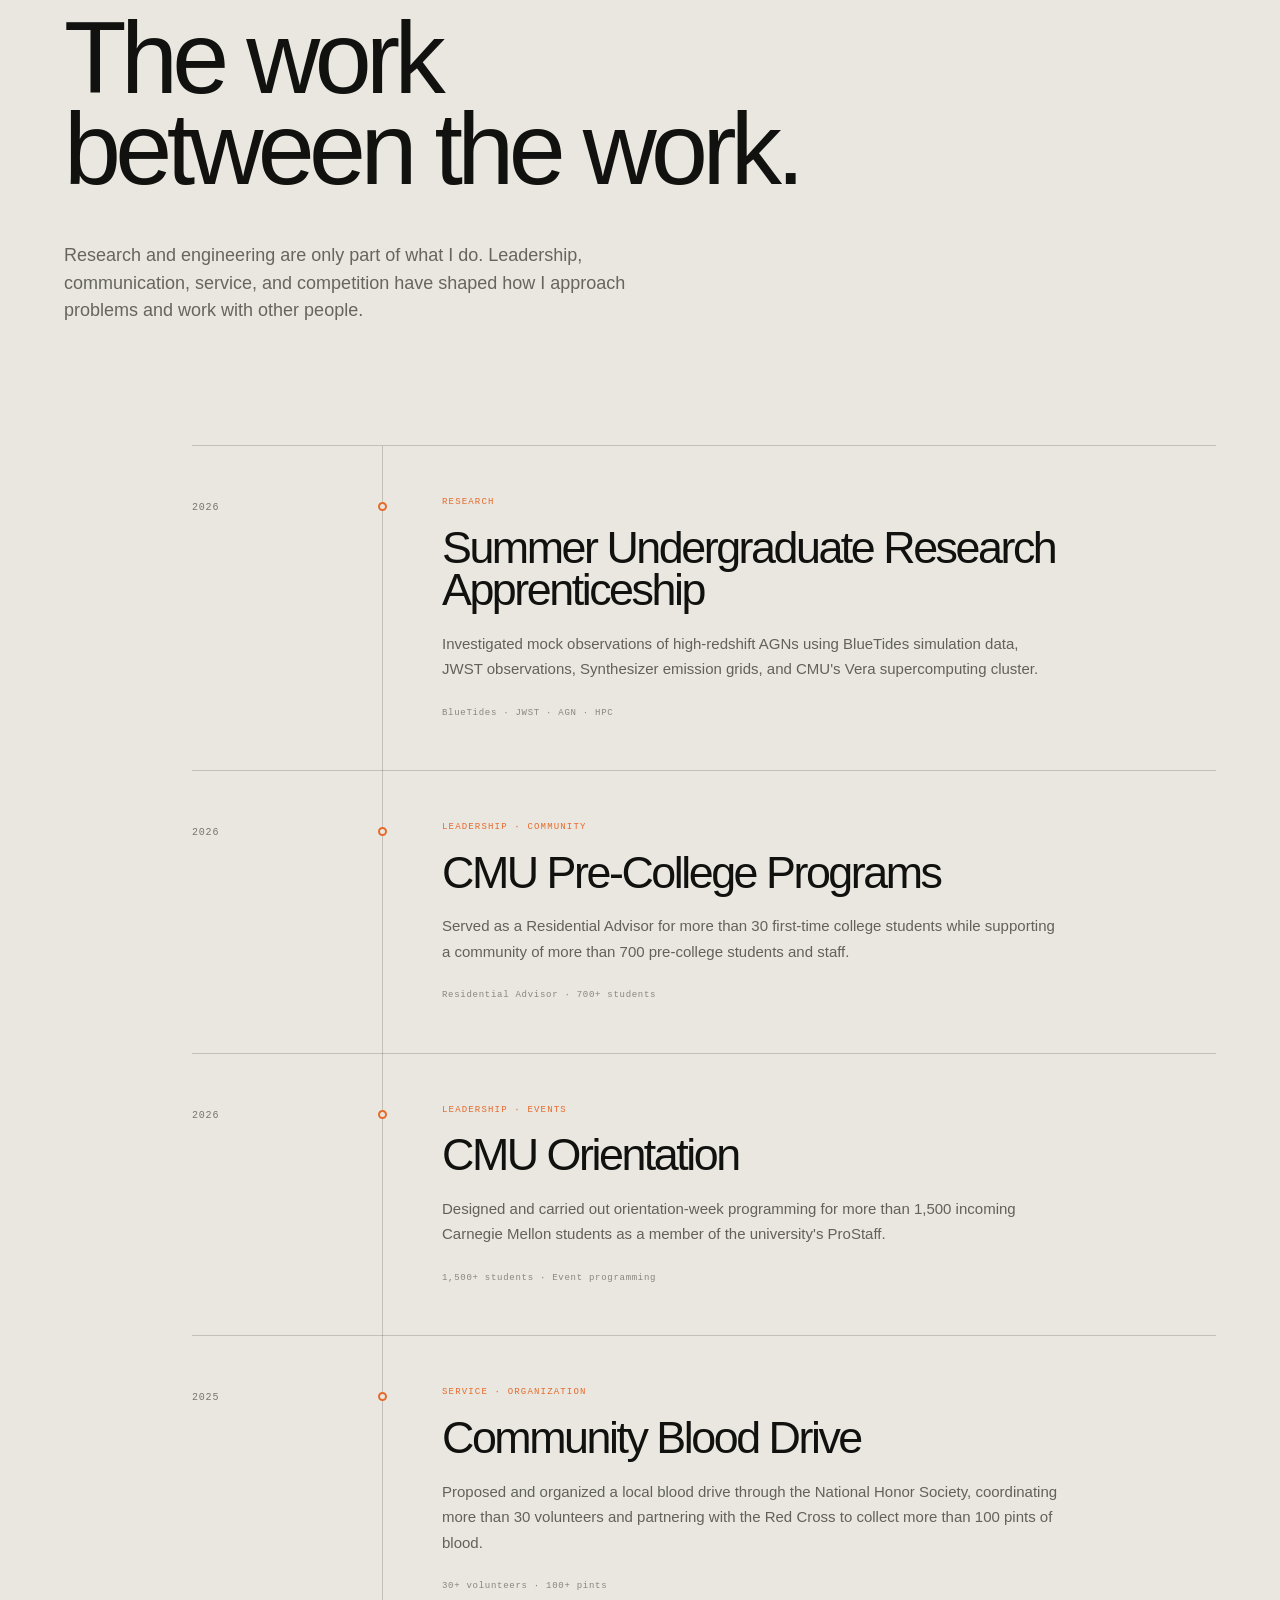
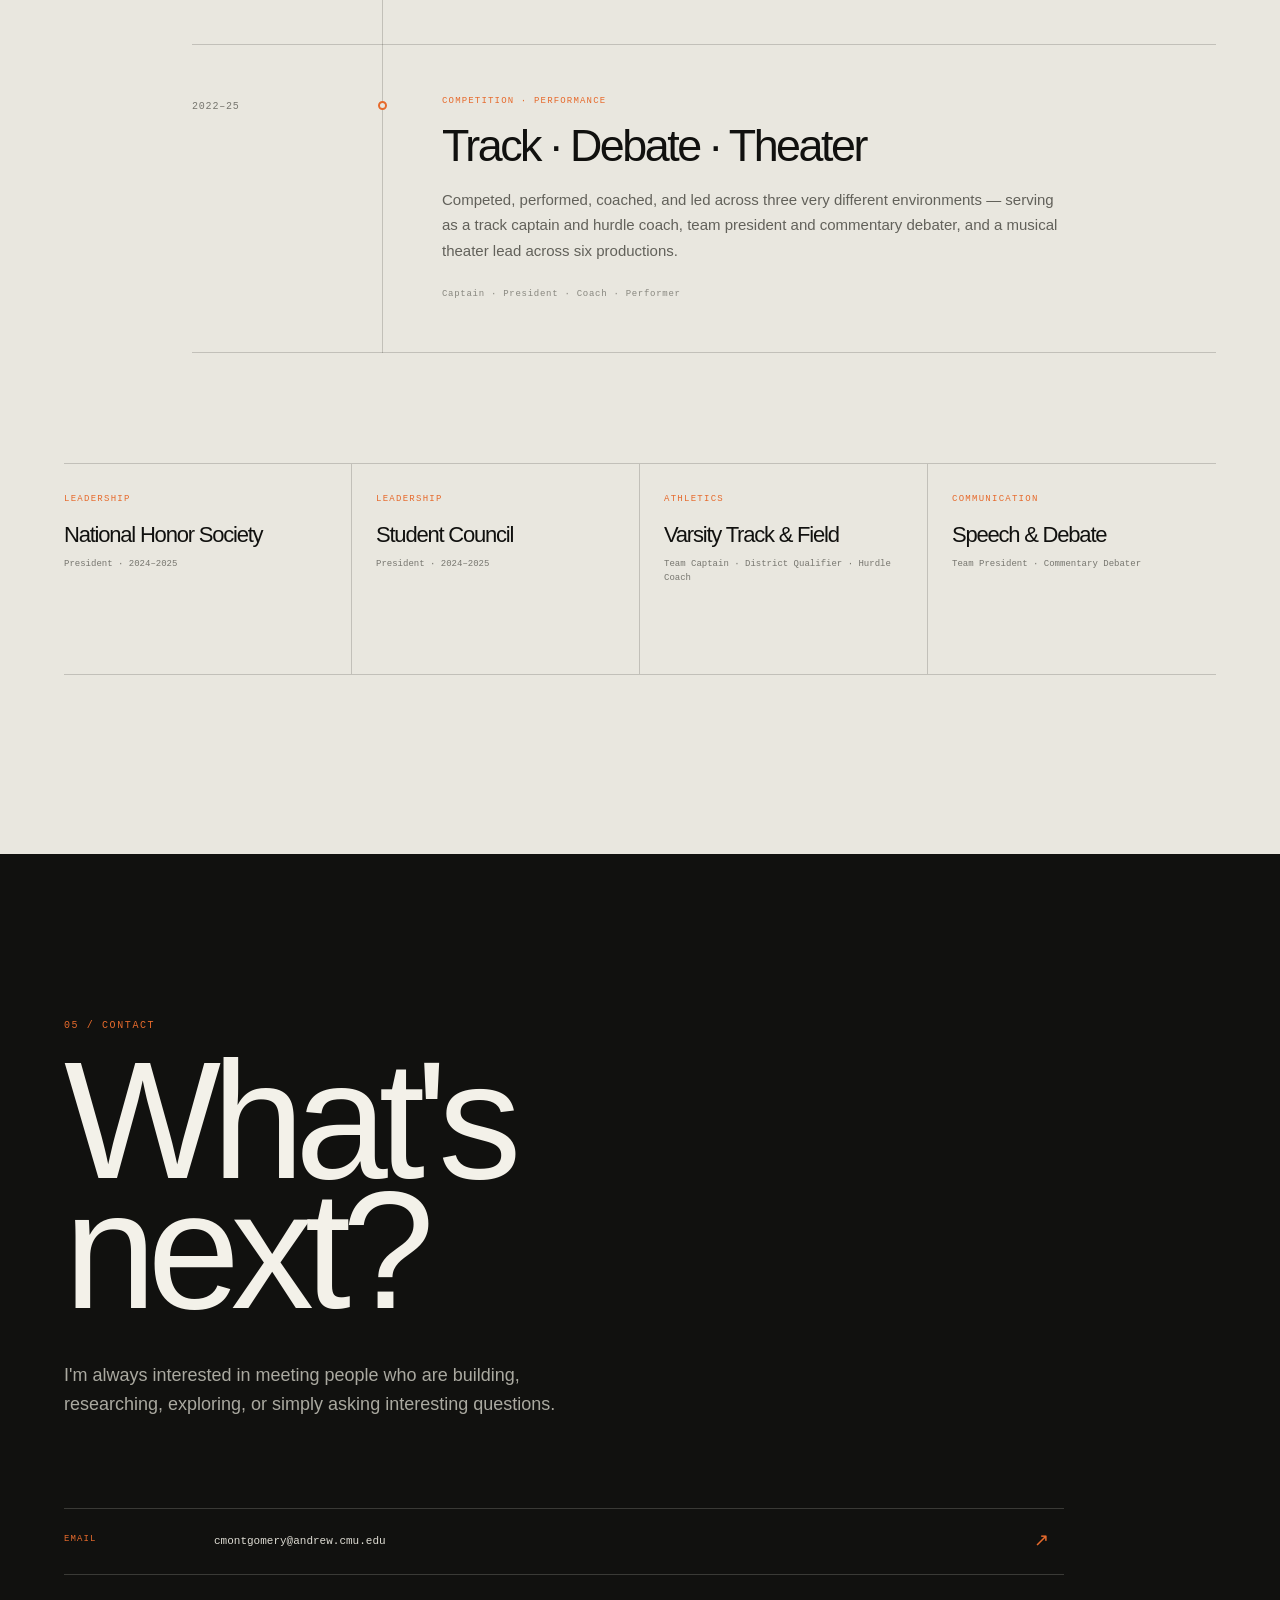
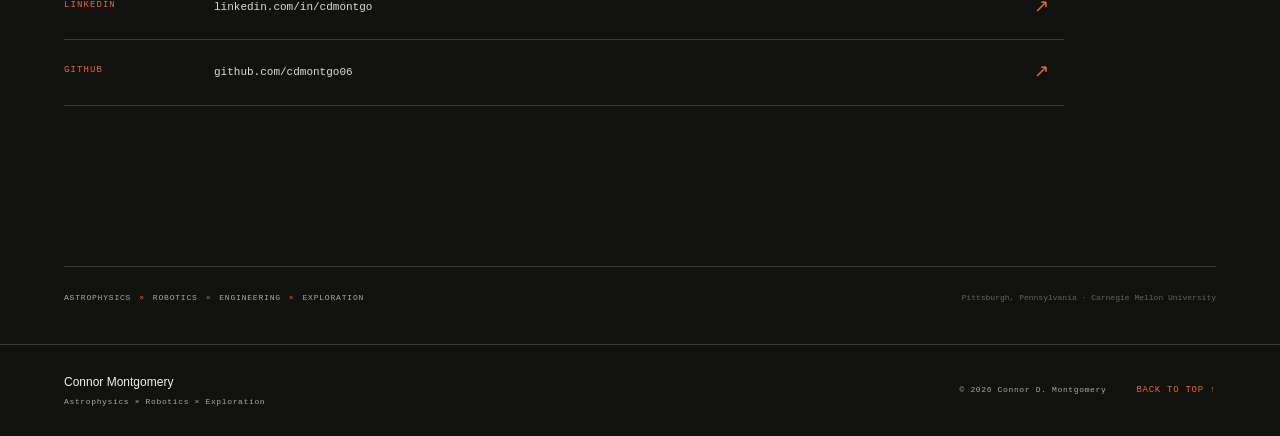
==== commit 54374669: "Add hero image container to index.html" ====
--- a/index.html
+++ b/index.html
@@ -68,7 +68,7 @@
             - Portrait / engineering photograph
             - Other image that represents exploration
 -->
-        
+        <div class="hero-image-container">
             <img
                 src="images/hero/hero_image.png"
                 alt="NASA JPL SSI - Saturn Imaged by Cassini Spacecraft"
@@ -84,6 +84,7 @@
                     Image: NASA / JPL-Caltech / SSI
                 </a>
             </div>
+        </div>
 <!--
         <div class="hero-image-placeholder">
             <span>HERO IMAGE PLACEHOLDER</span>
--- a/style.css
+++ b/style.css
@@ -289,6 +289,15 @@
     display: block;
     transform: scale(1.03);
     transform-origin: center bottom;
+}
+
+.hero-image-credit a {
+    color: inherit;
+    text-decoration: none;
+}
+
+.hero-image-credit a:hover {
+    color: var(--white-muted);
 }
 
 .hero-image-placeholder {
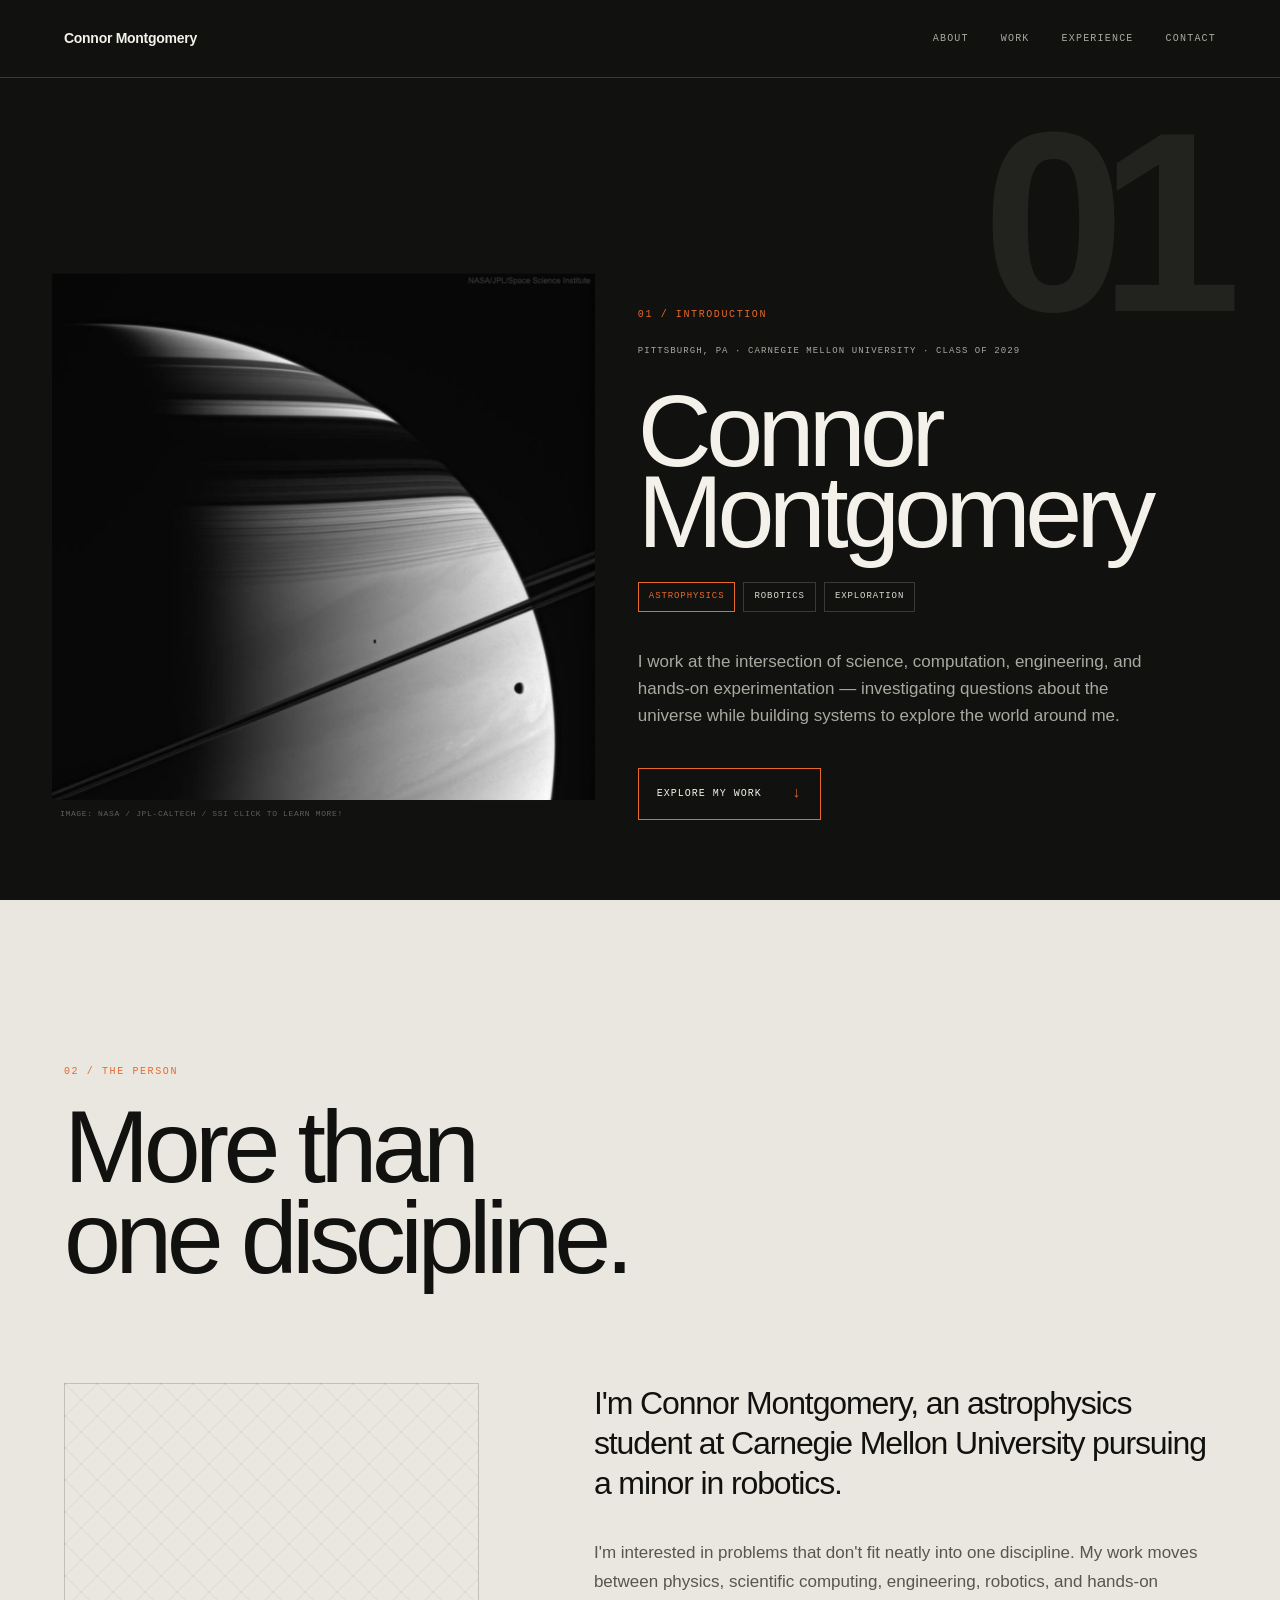
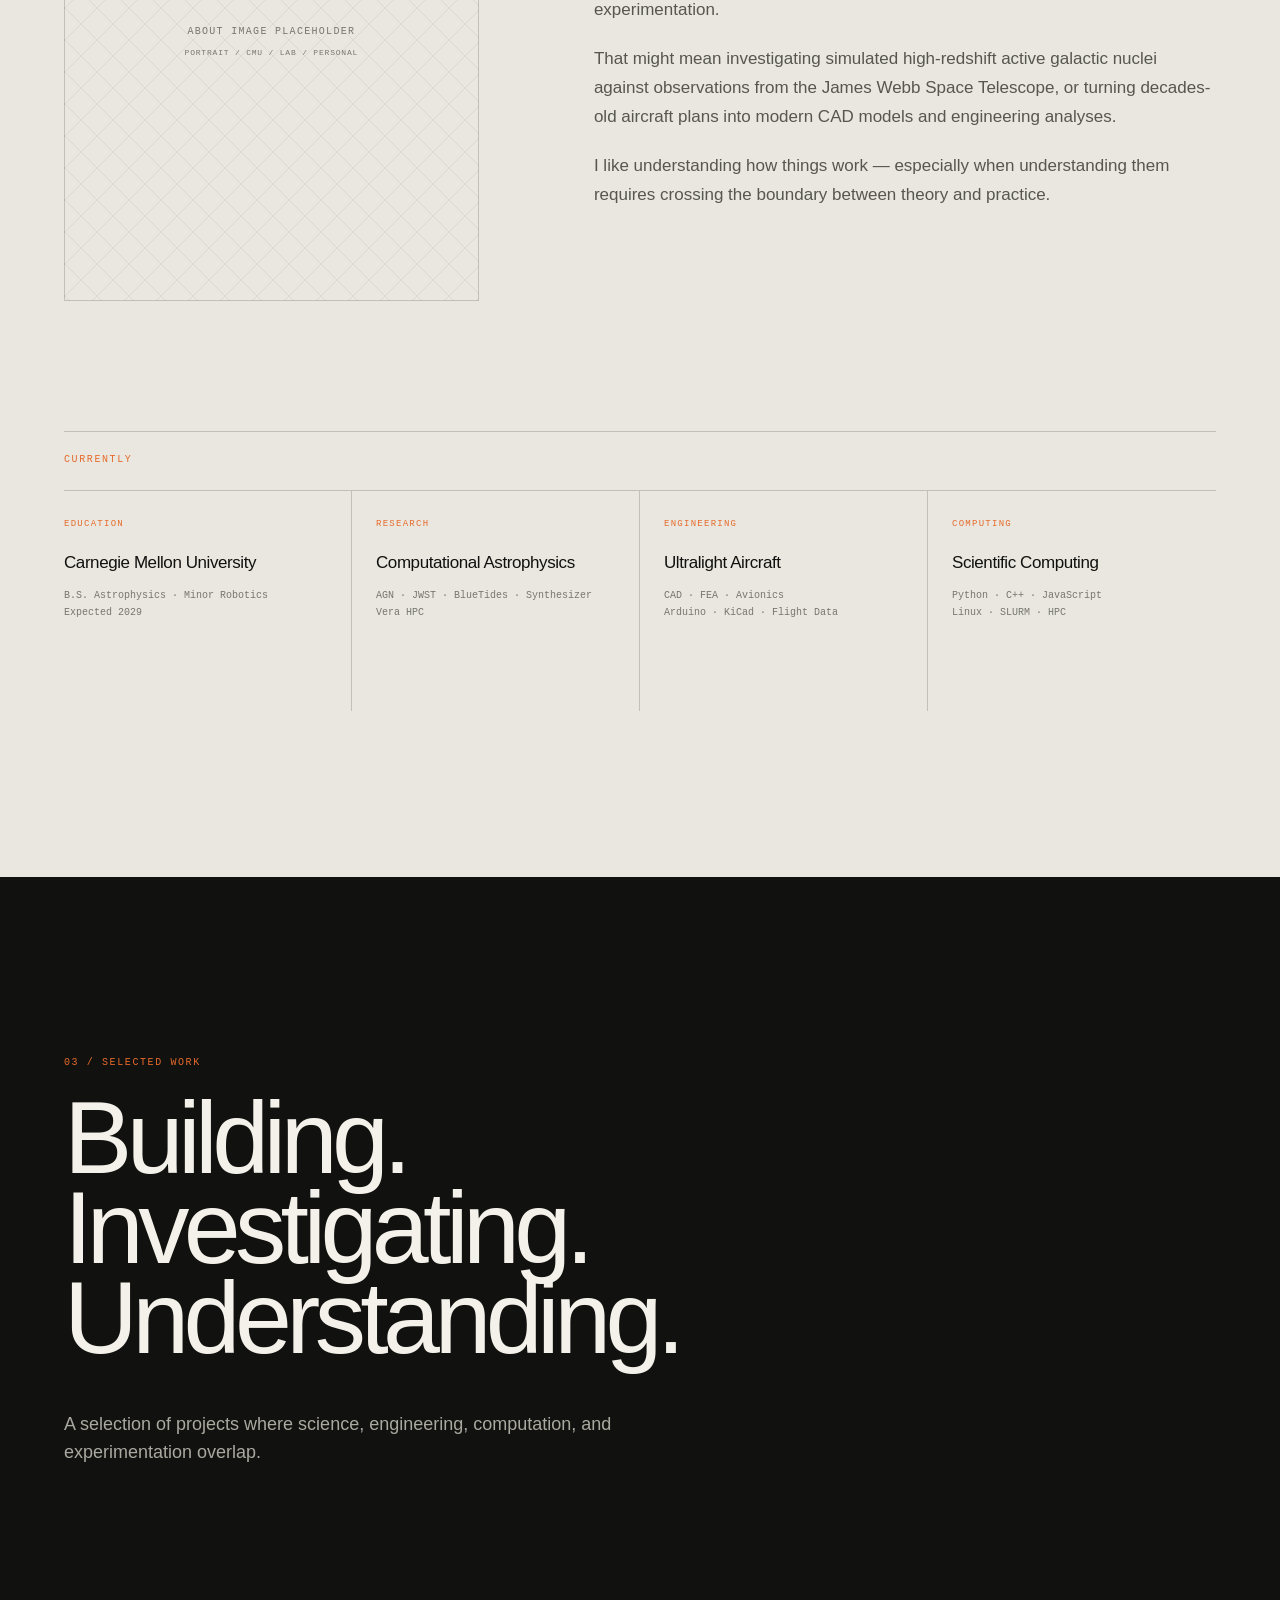
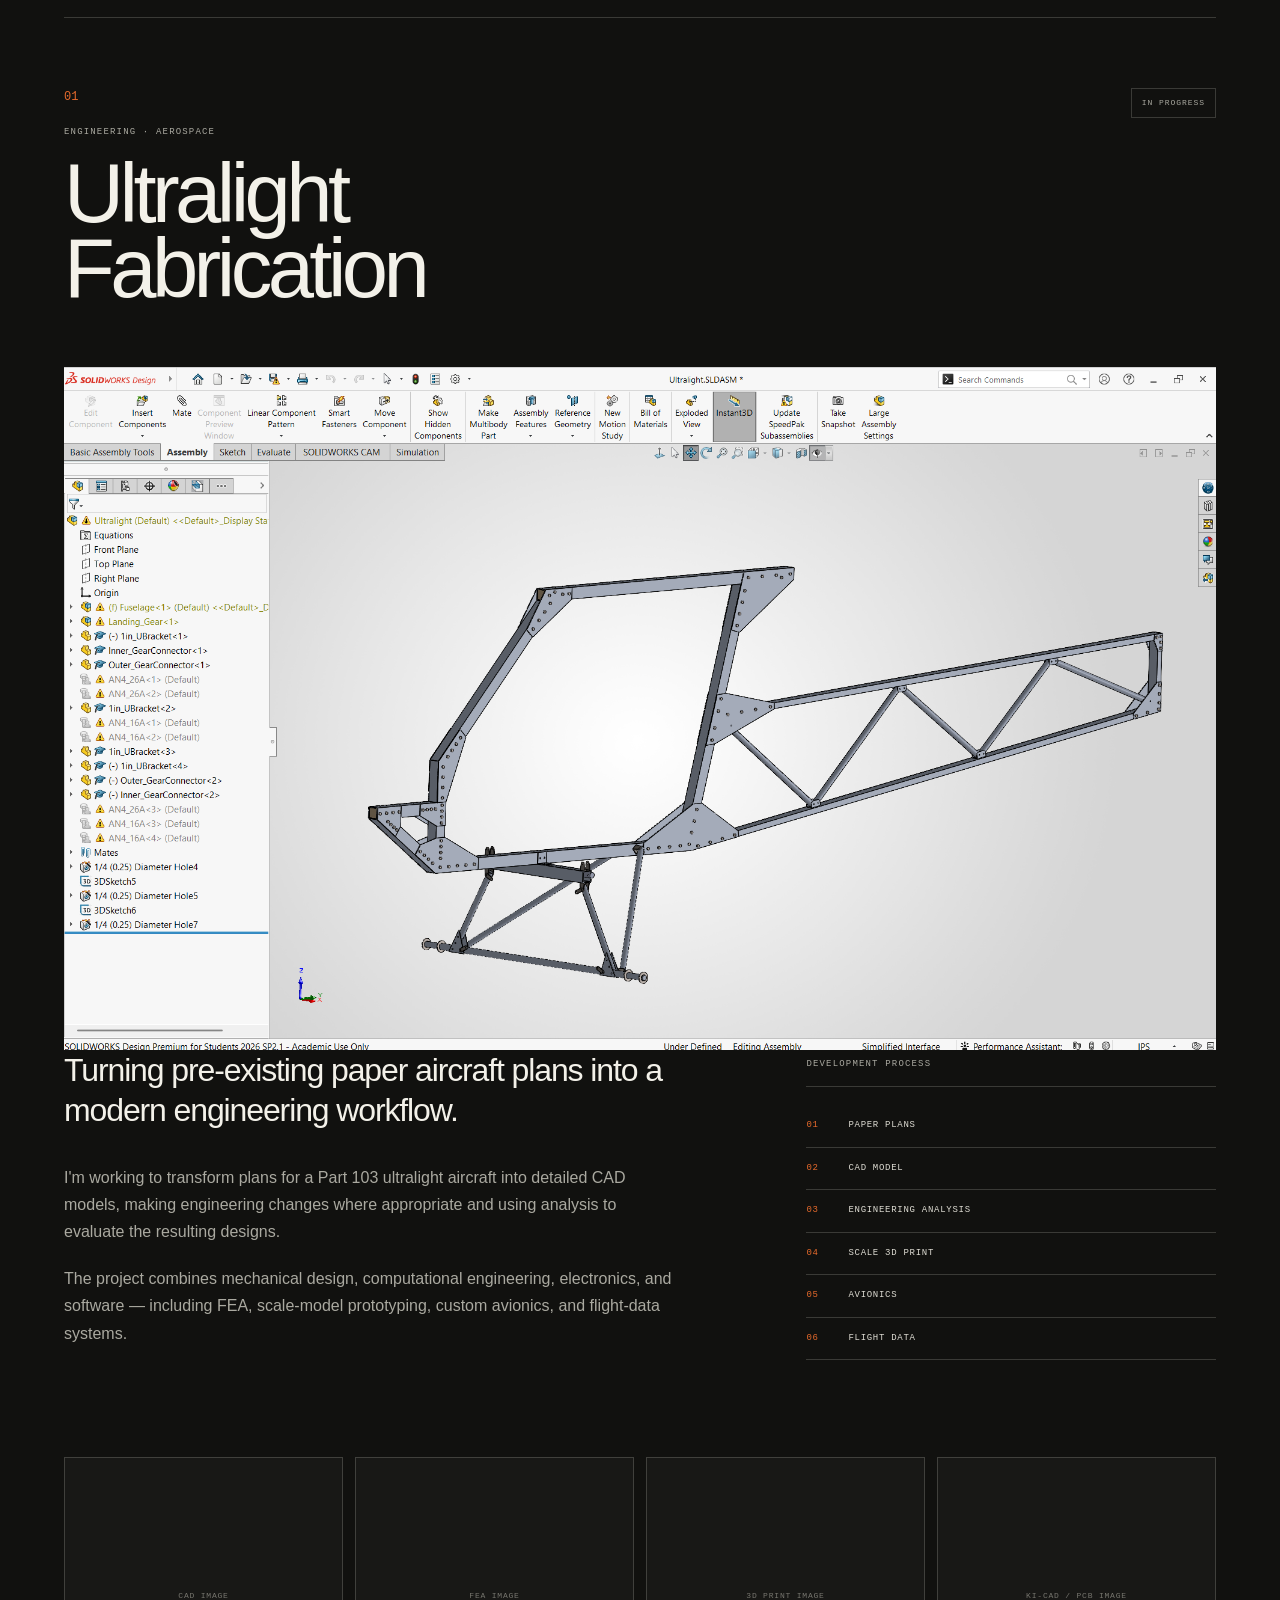
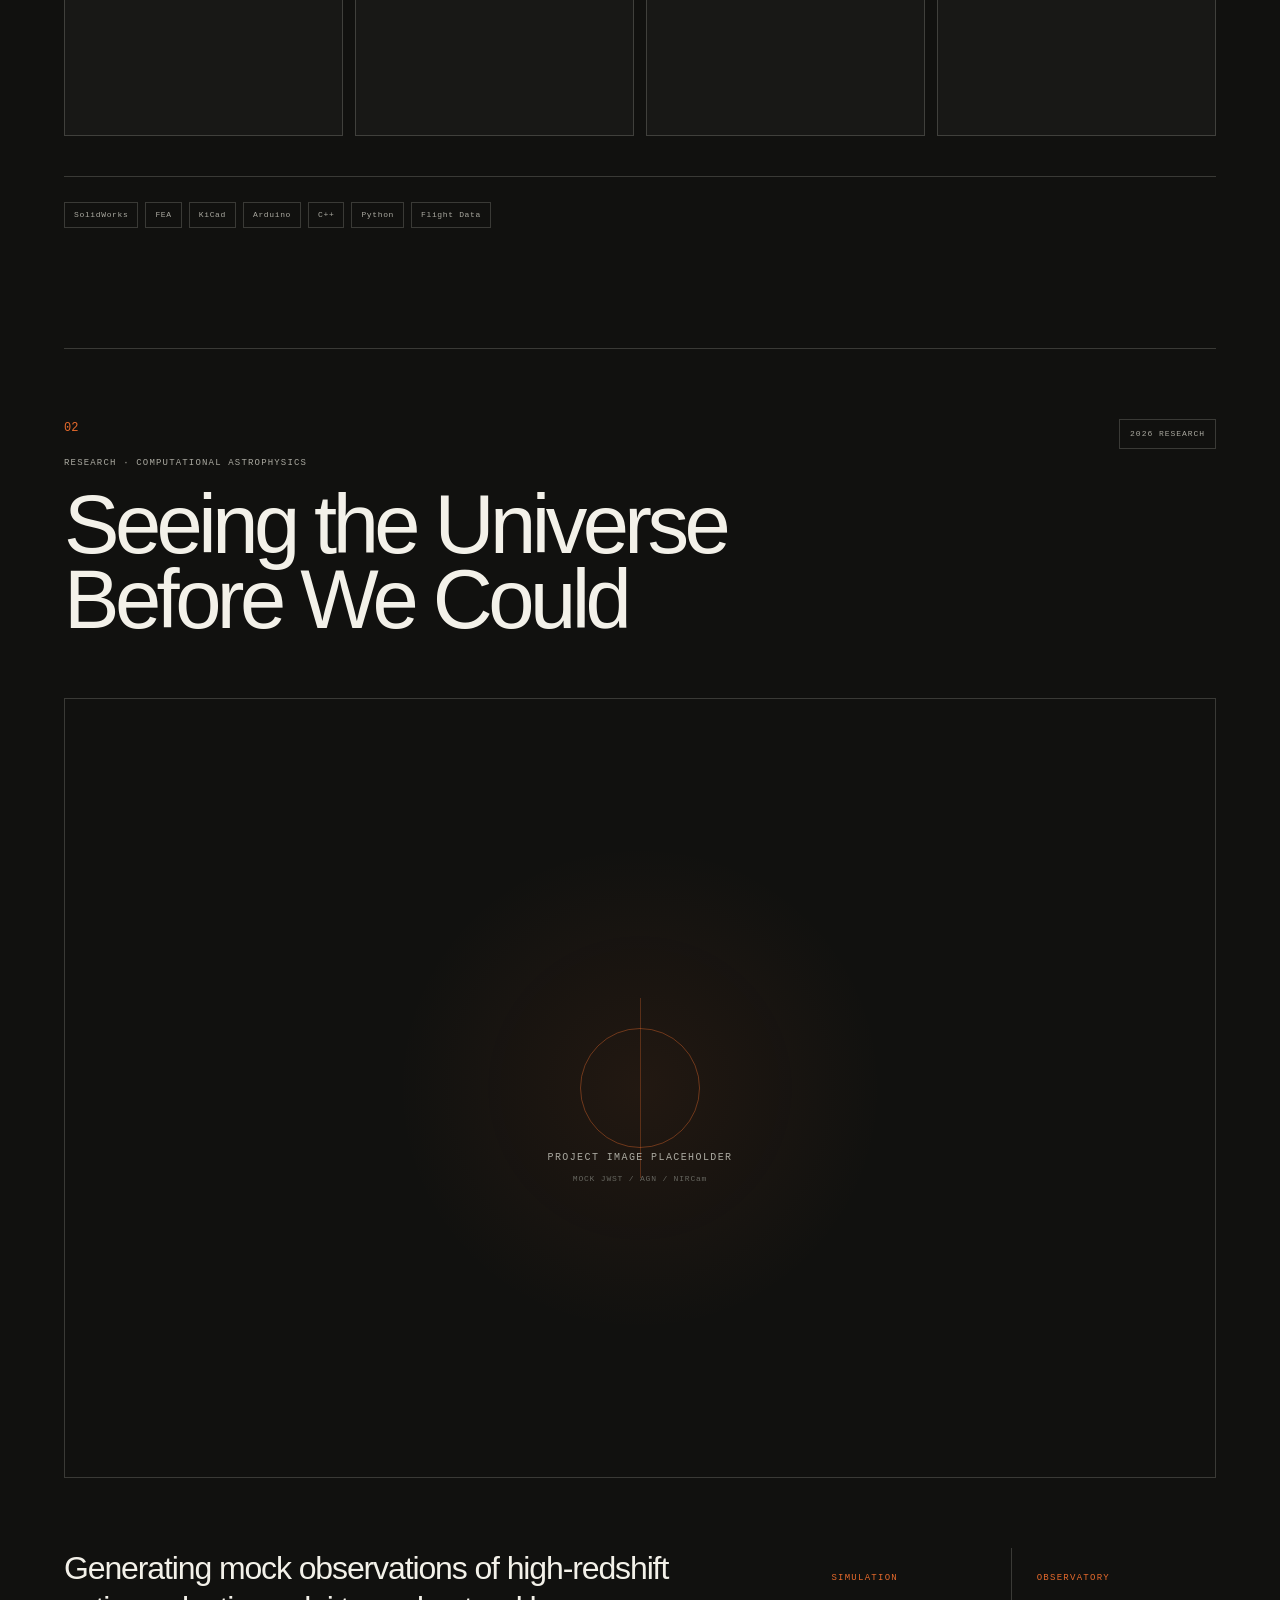
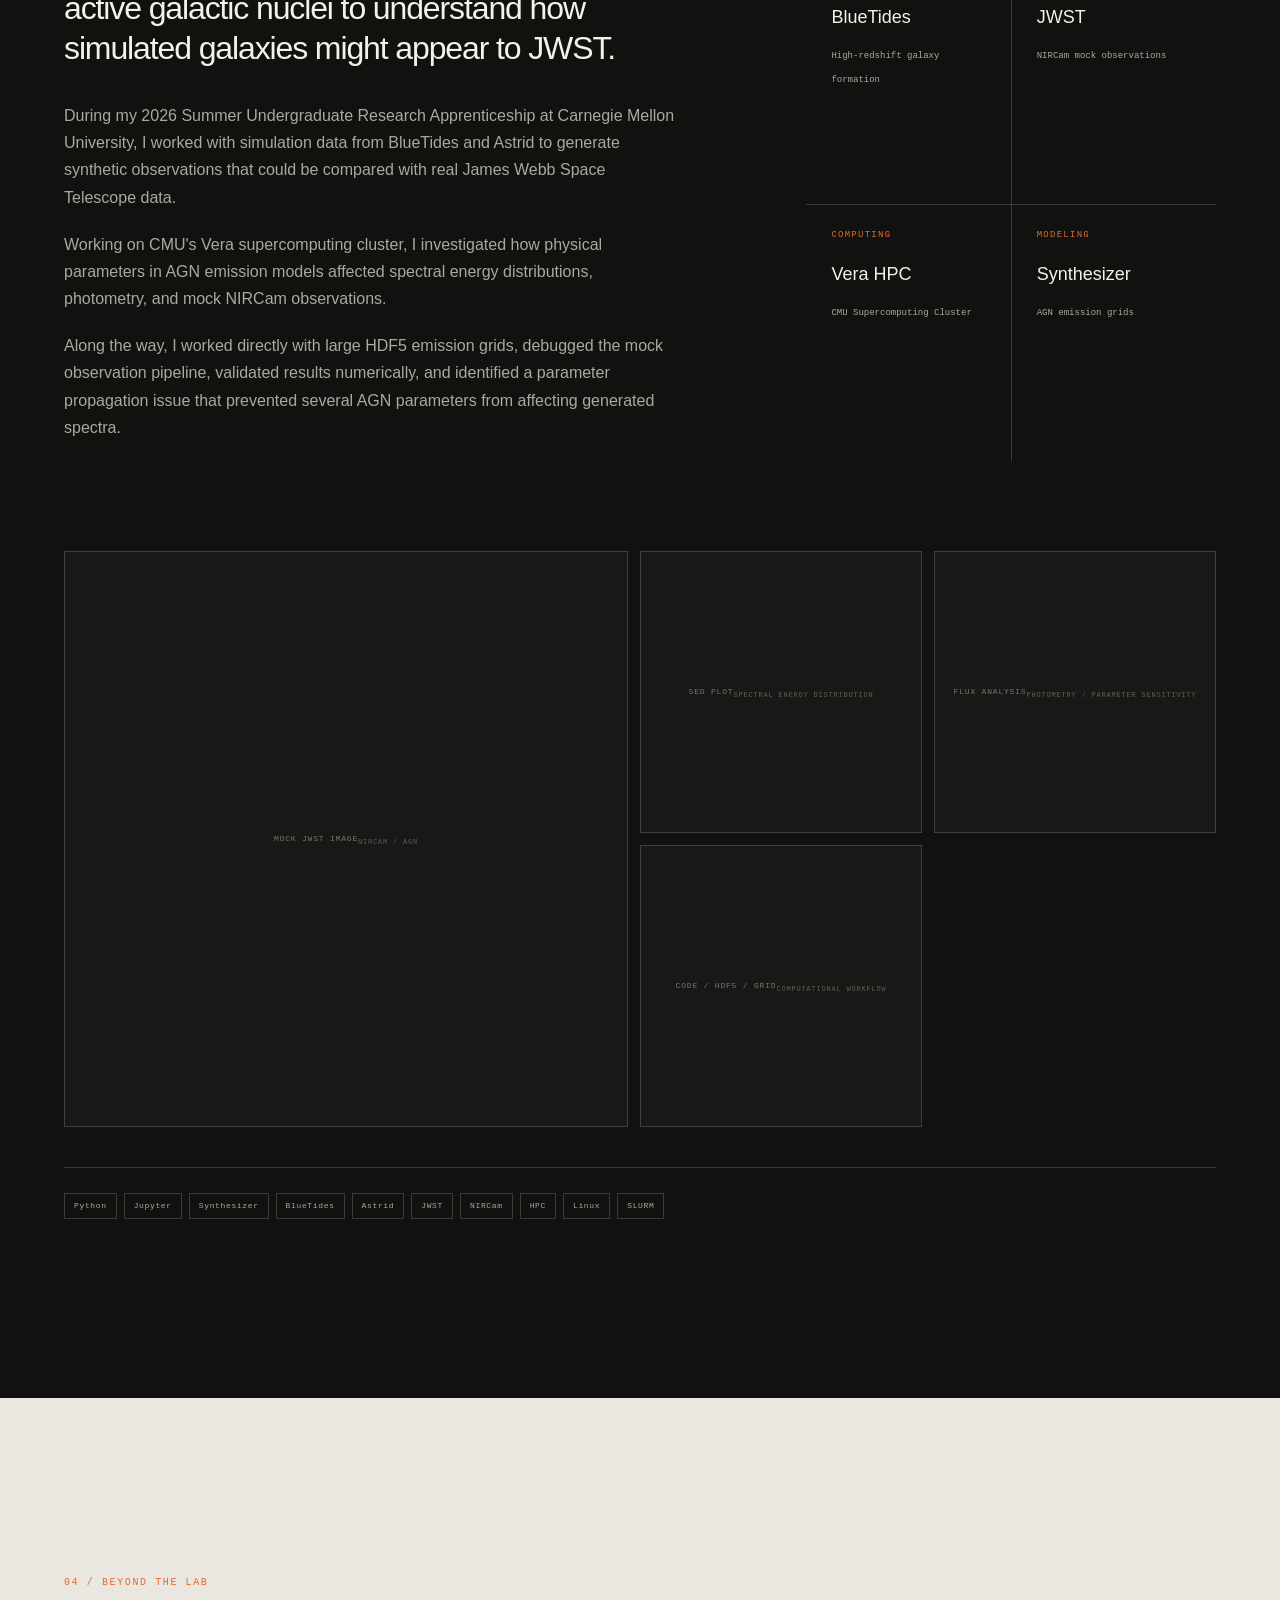
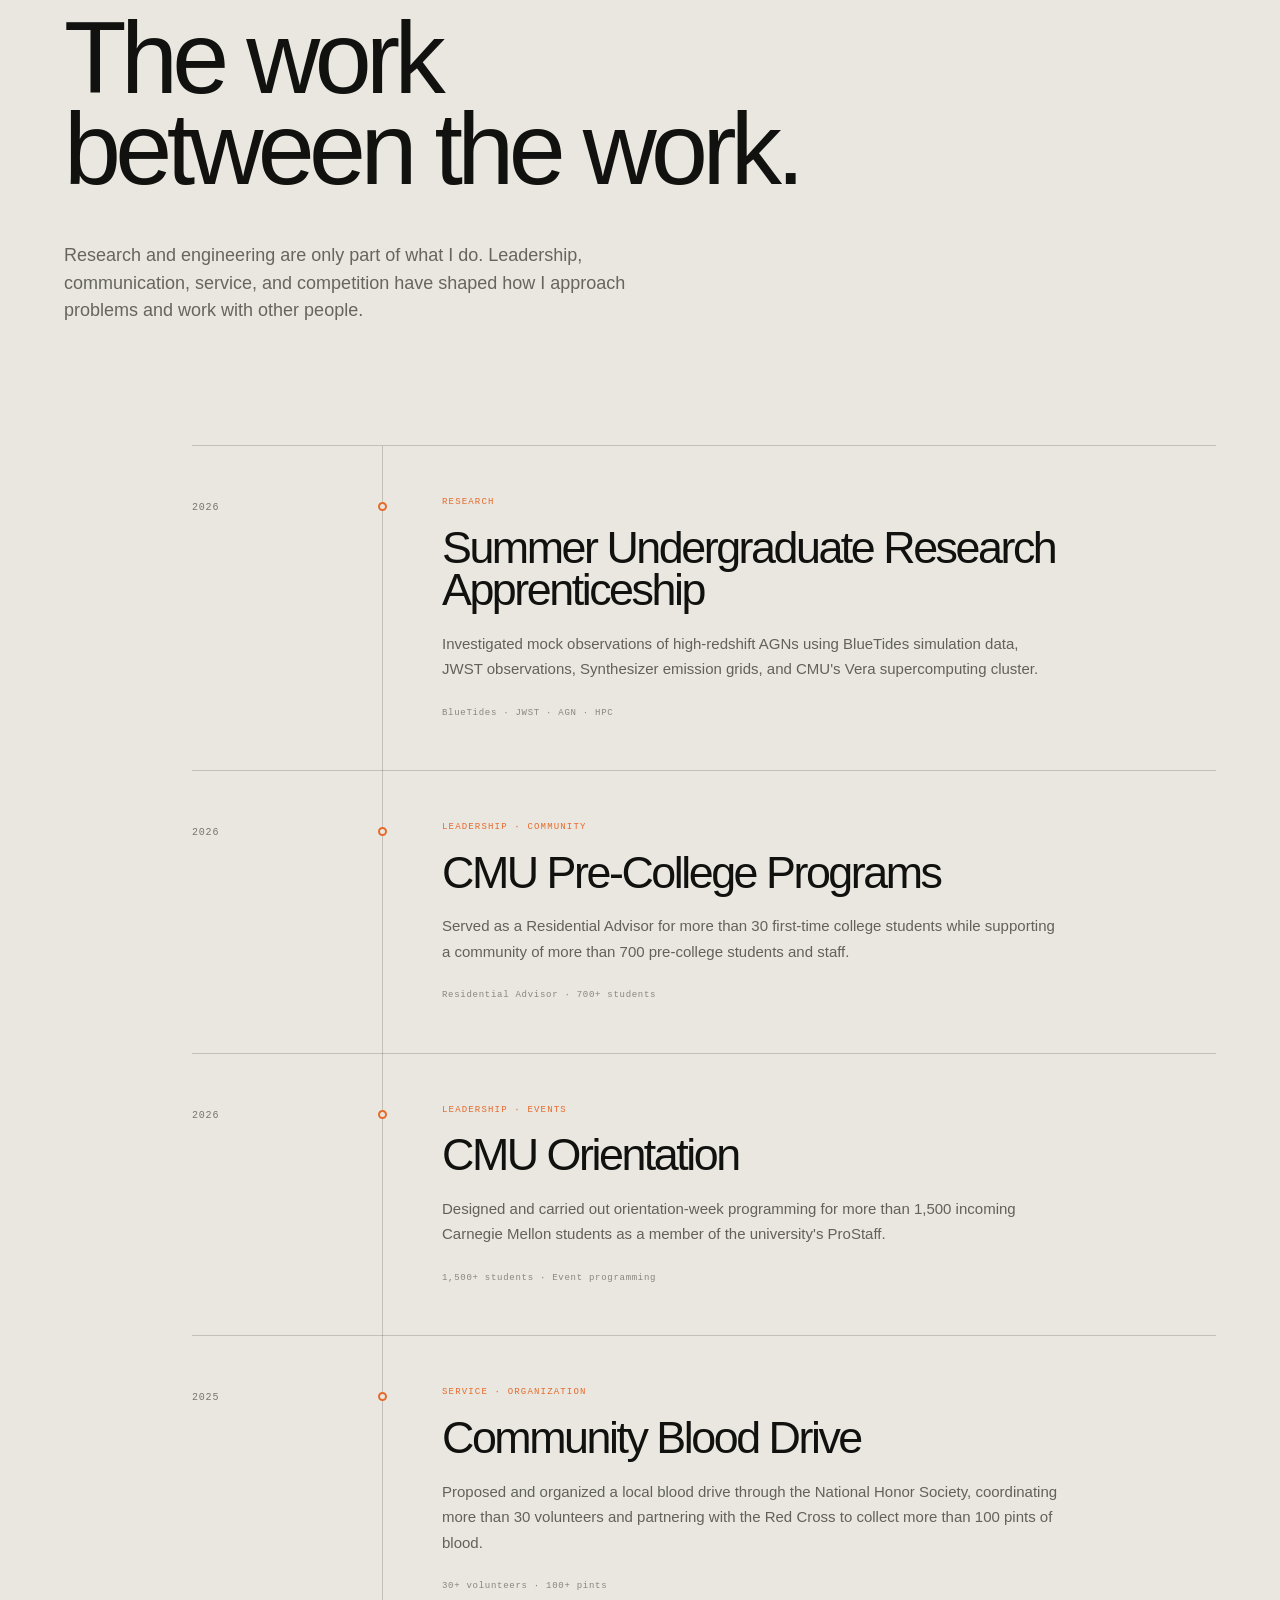
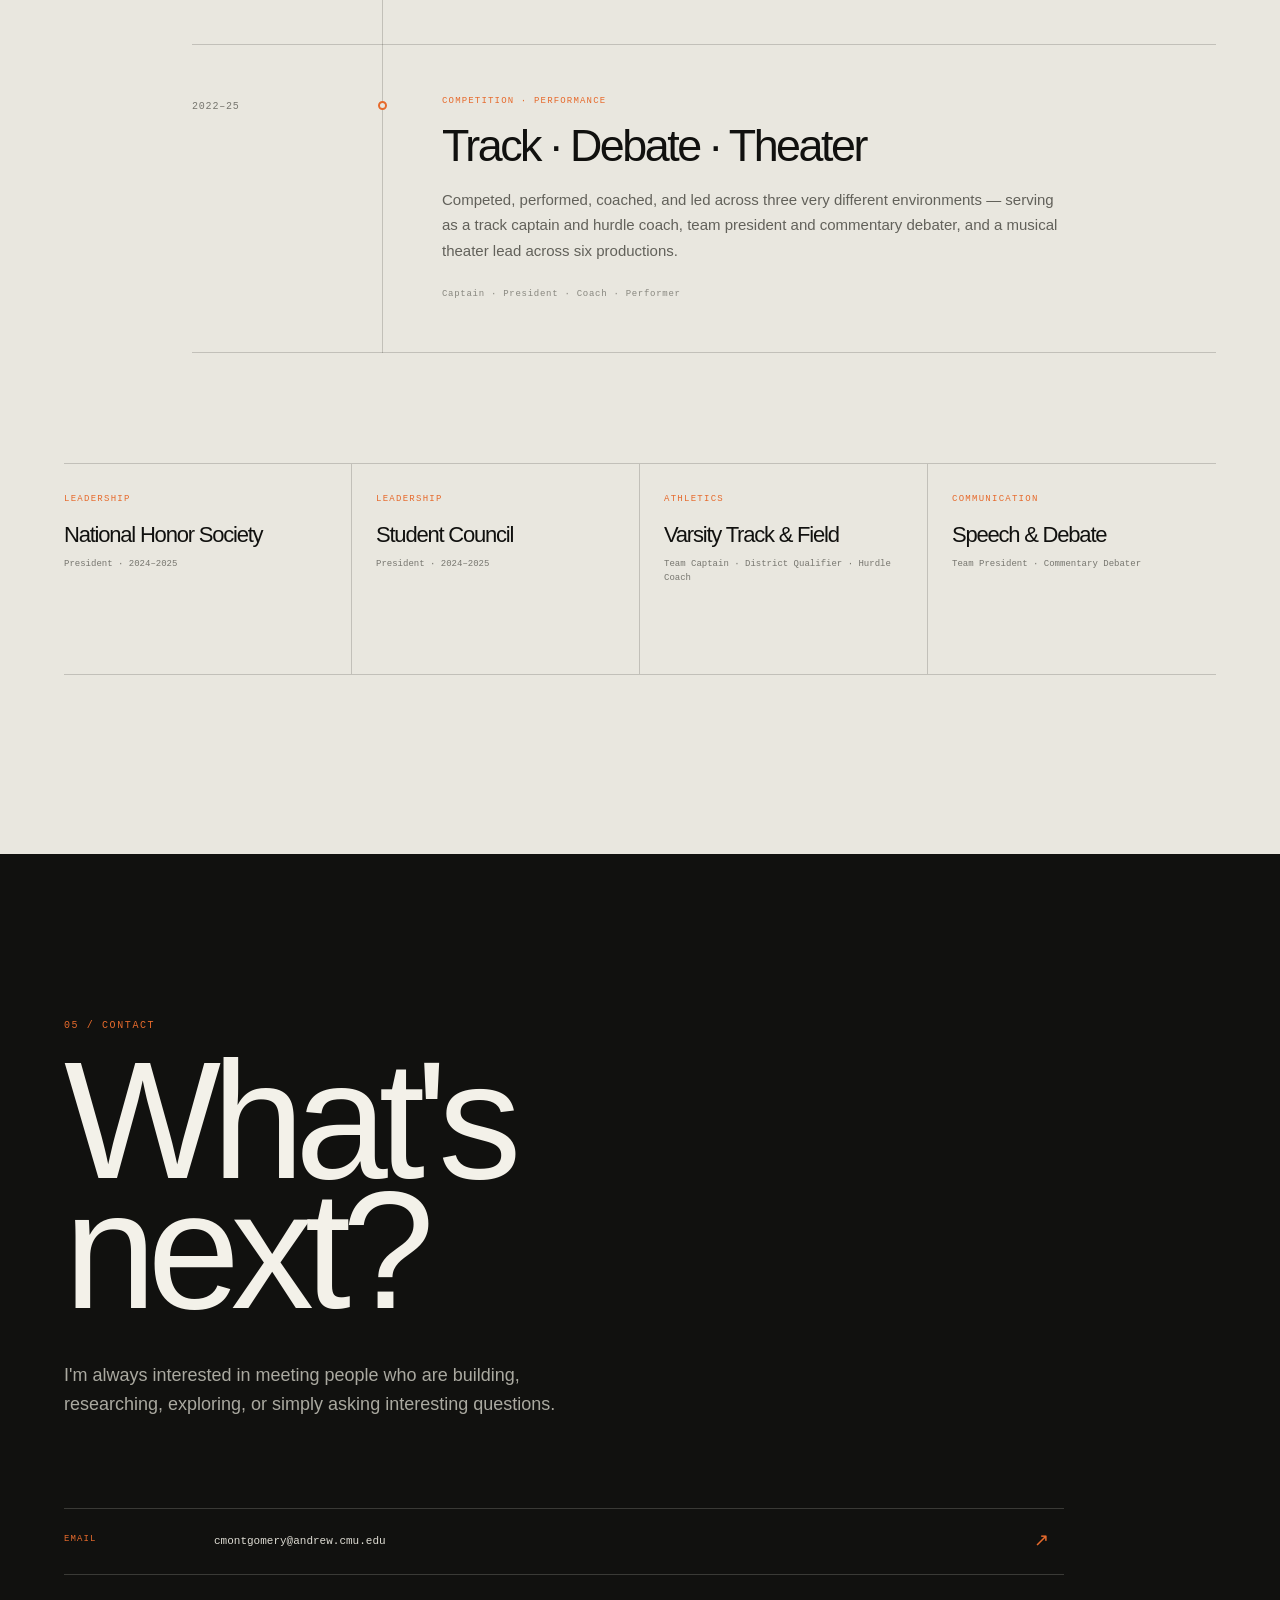
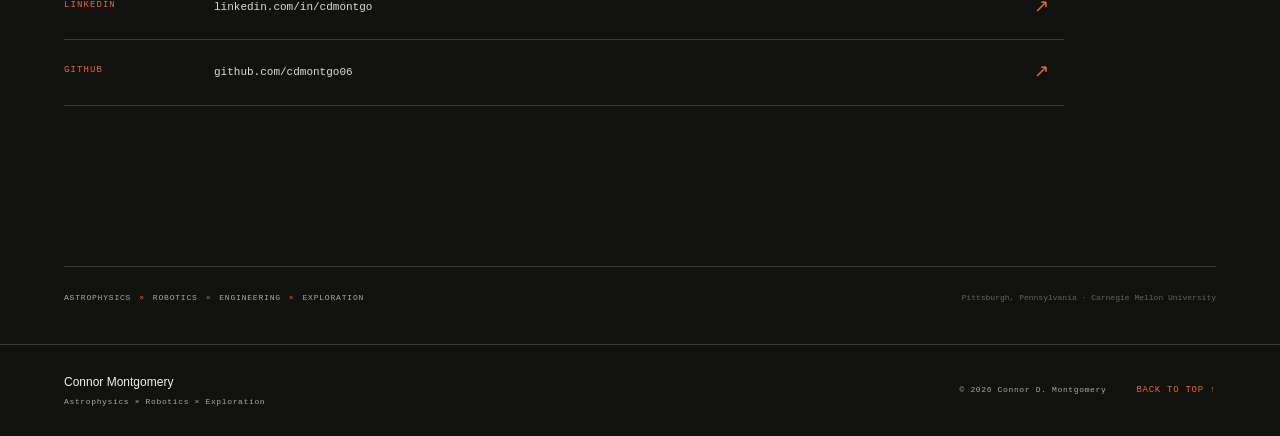
==== commit 2579d029: "Update NASA image link text to include 'Click to learn more!' Added a call to action to the NASA ima" ====
--- a/index.html
+++ b/index.html
@@ -81,7 +81,7 @@
                     target="_blank"
                     rel="noopener noreferrer"
                 >
-                    Image: NASA / JPL-Caltech / SSI
+                    Image: NASA / JPL-Caltech / SSI    Click to learn more!
                 </a>
             </div>
         </div>
--- a/style.css
+++ b/style.css
@@ -283,12 +283,27 @@
     line-height: 0.8;
 }
 
+.hero-image-container {
+   min-width: 0;
+}
+
 .hero-image {
     width: 100%;
     height: auto;
     display: block;
     transform: scale(1.03);
     transform-origin: center bottom;
+}
+
+.hero-image-credit {
+    margin-top: 8px;
+
+    color: rgba(243, 241, 233, 0.35);
+
+    font-family: var(--mono);
+    font-size: 8px;
+    letter-spacing: 0.08em;
+    text-transform: uppercase;
 }
 
 .hero-image-credit a {
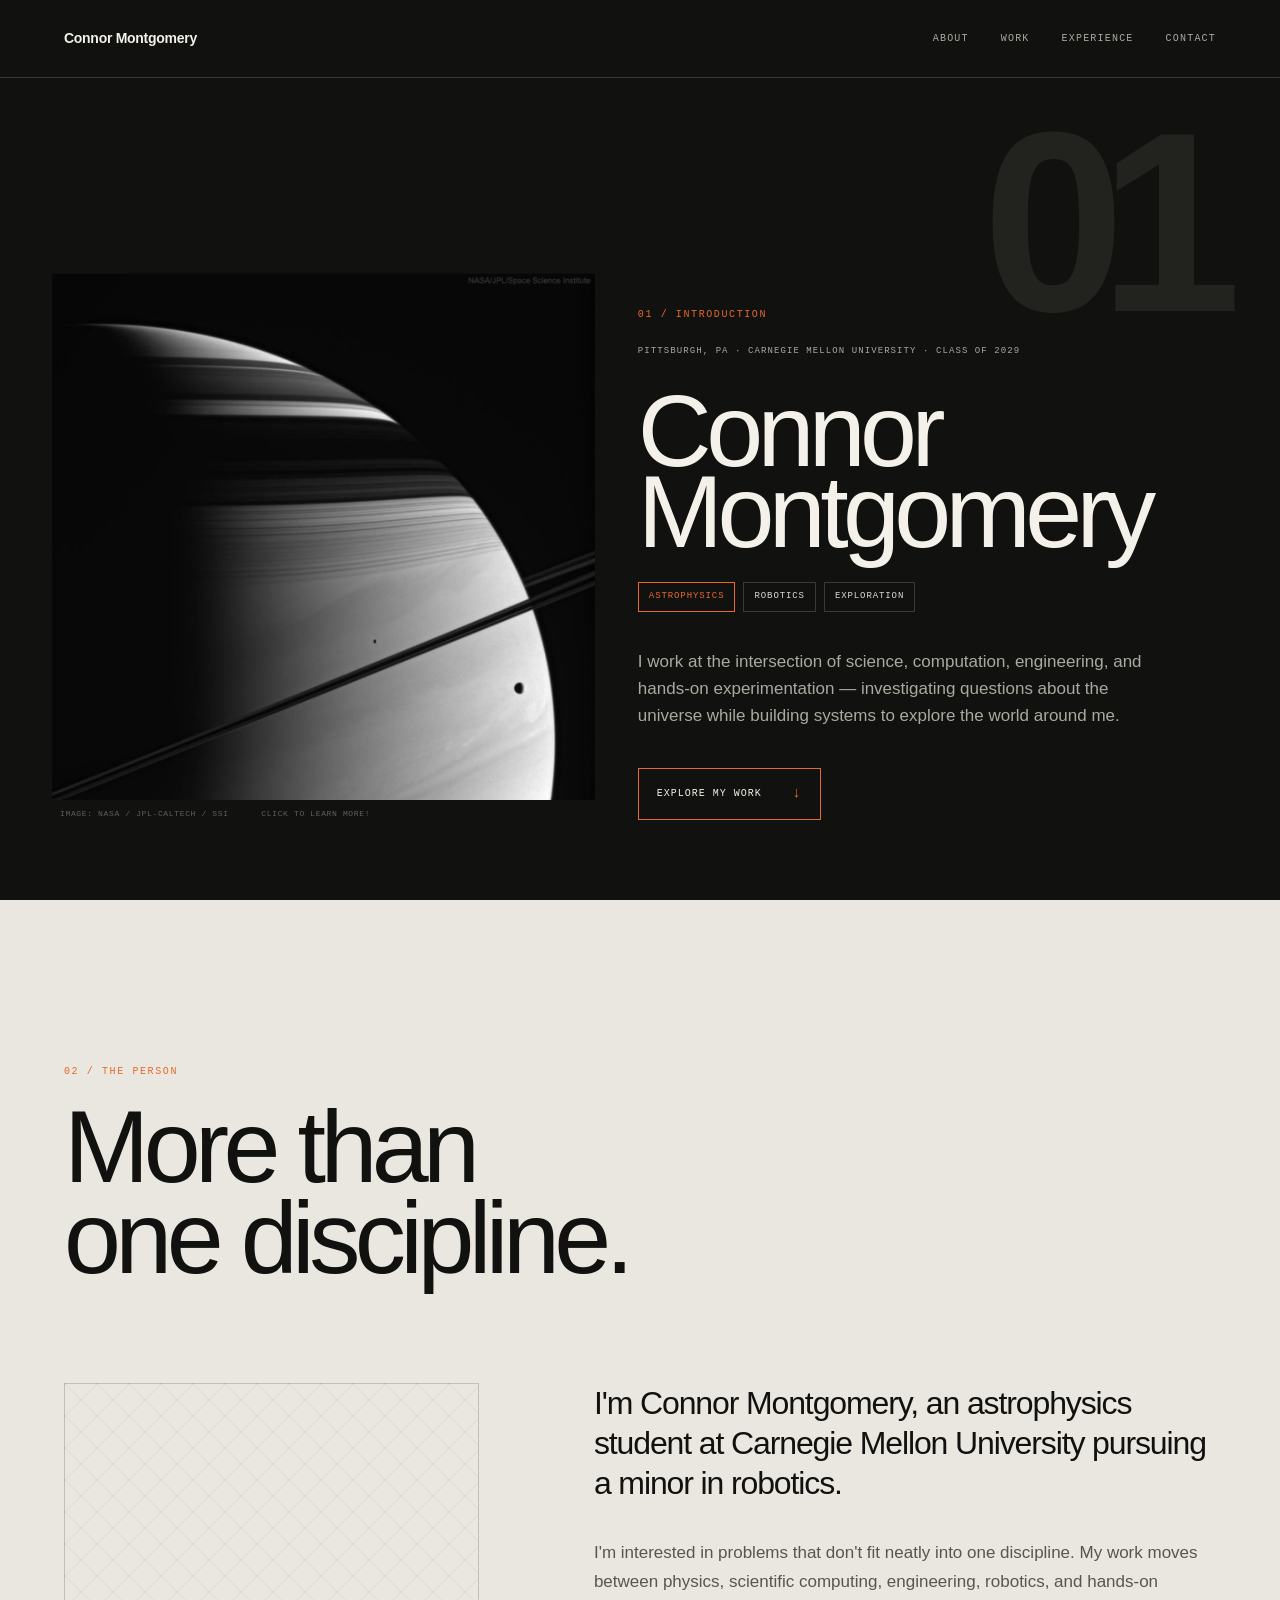
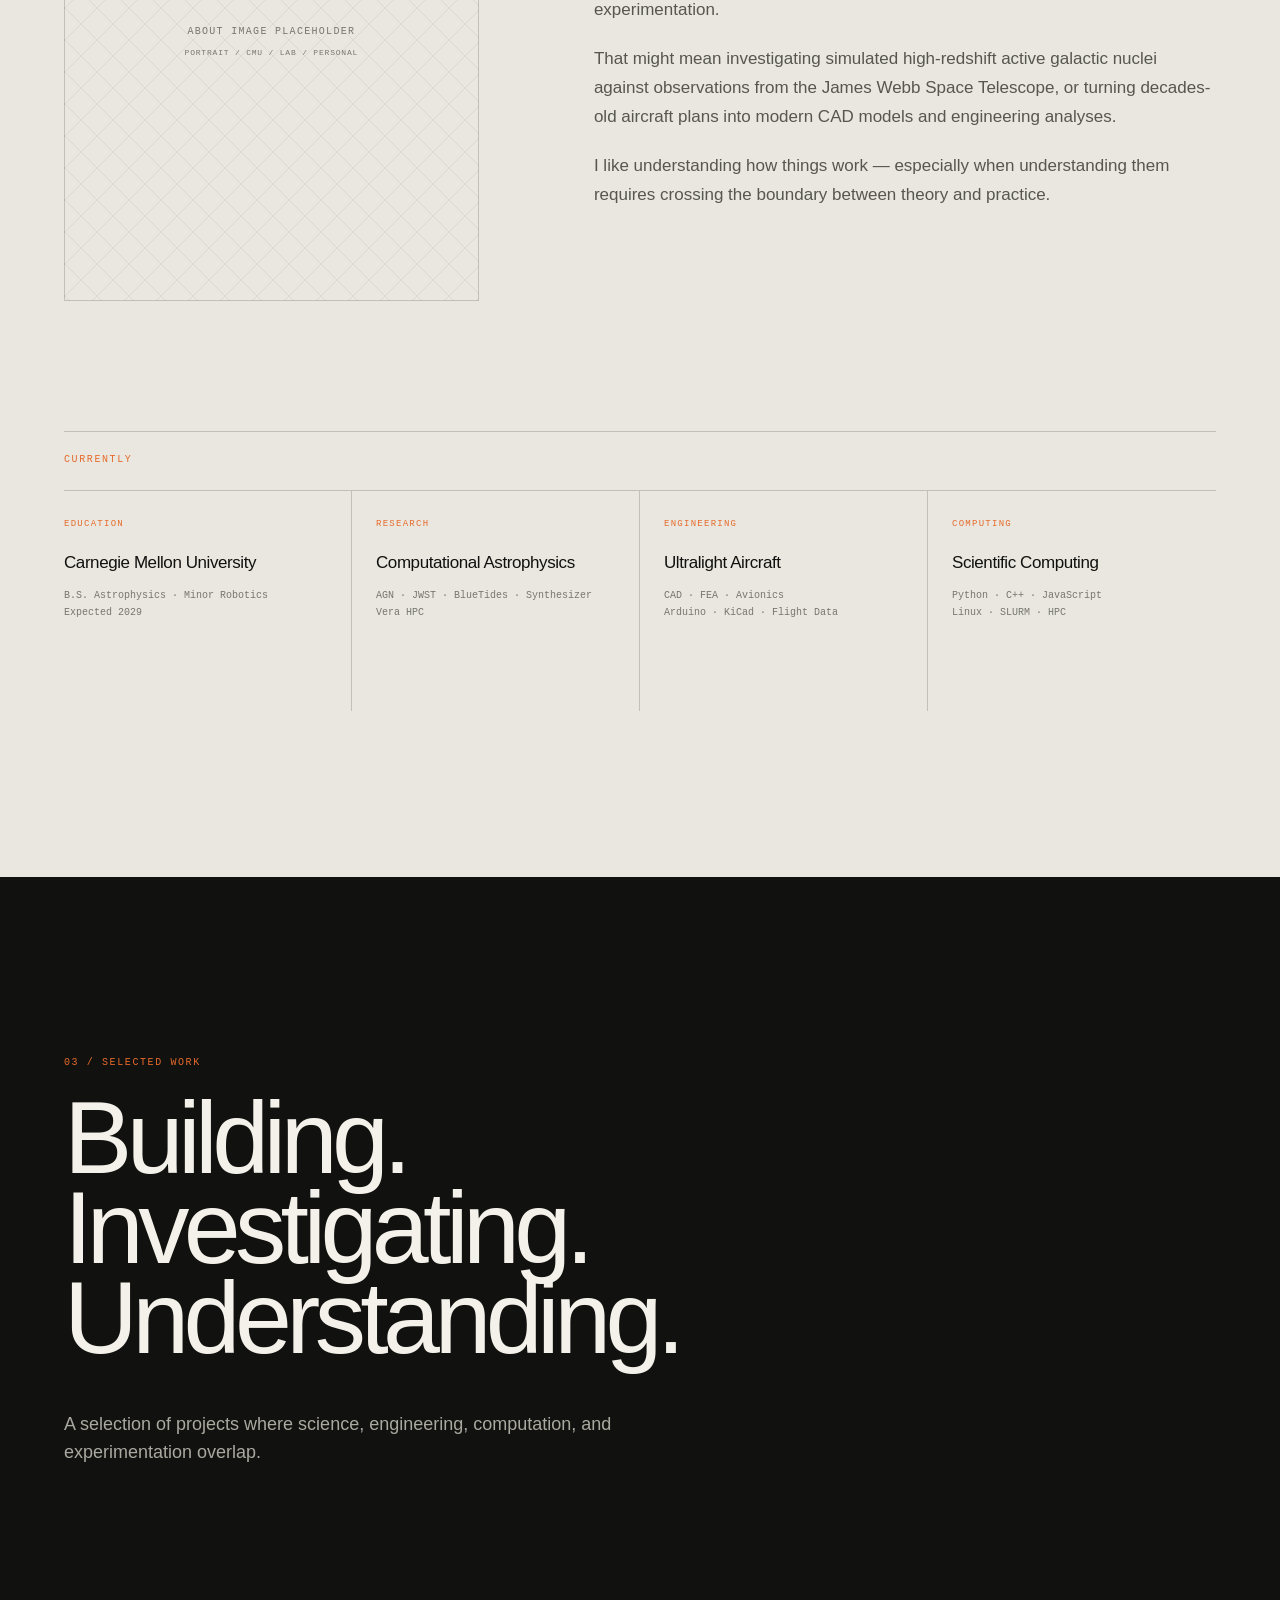
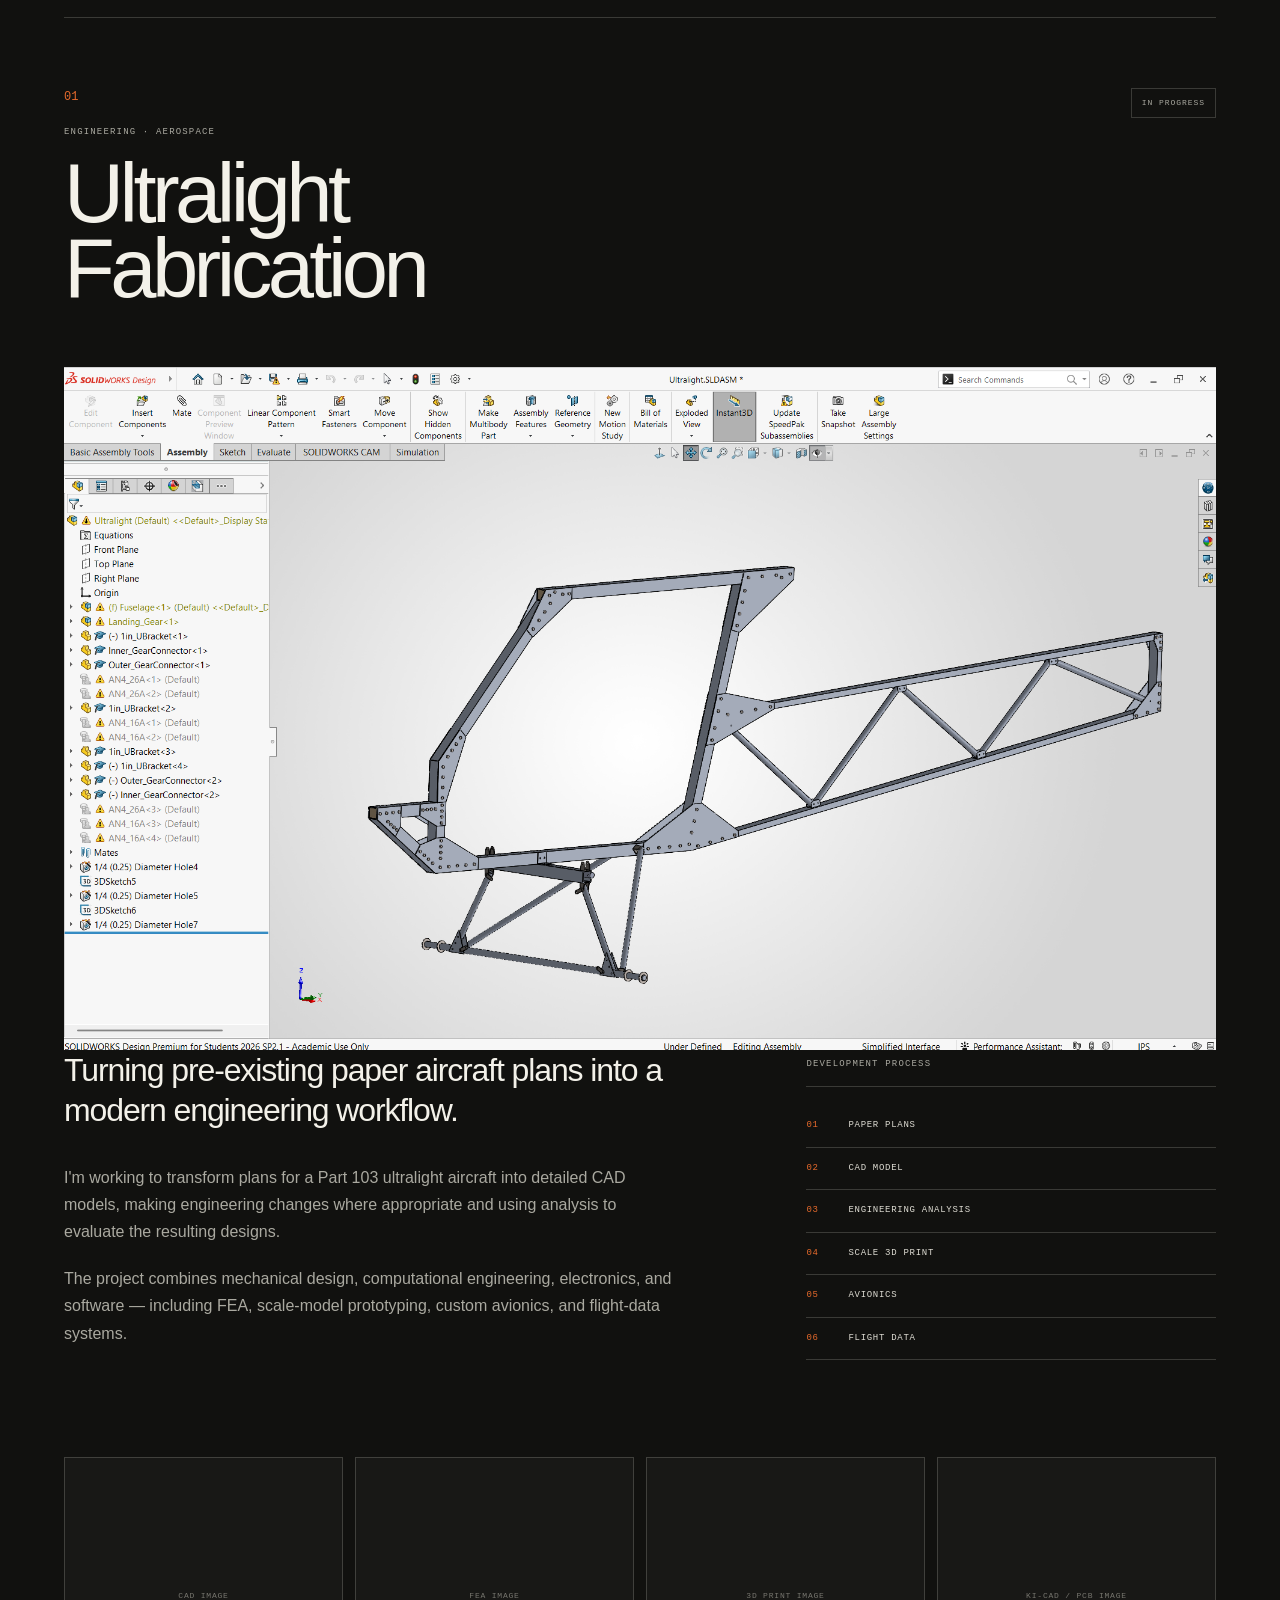
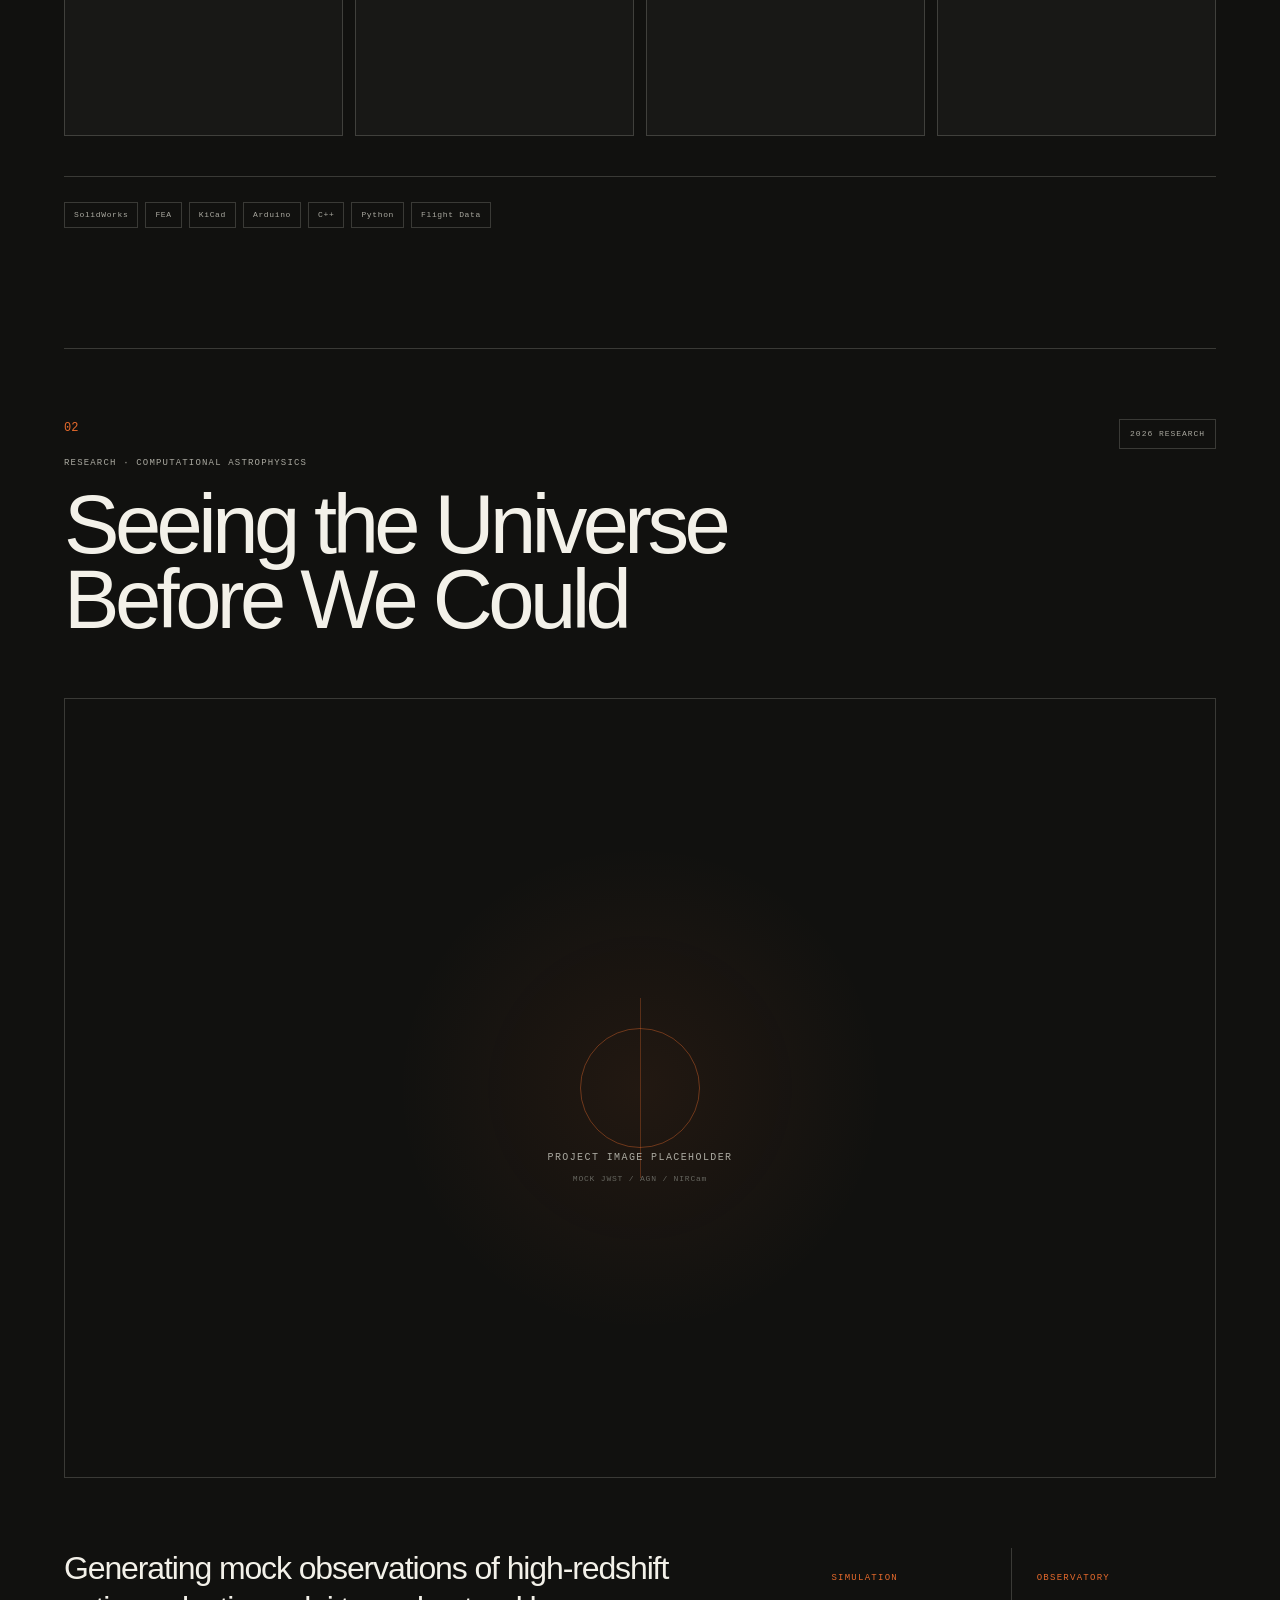
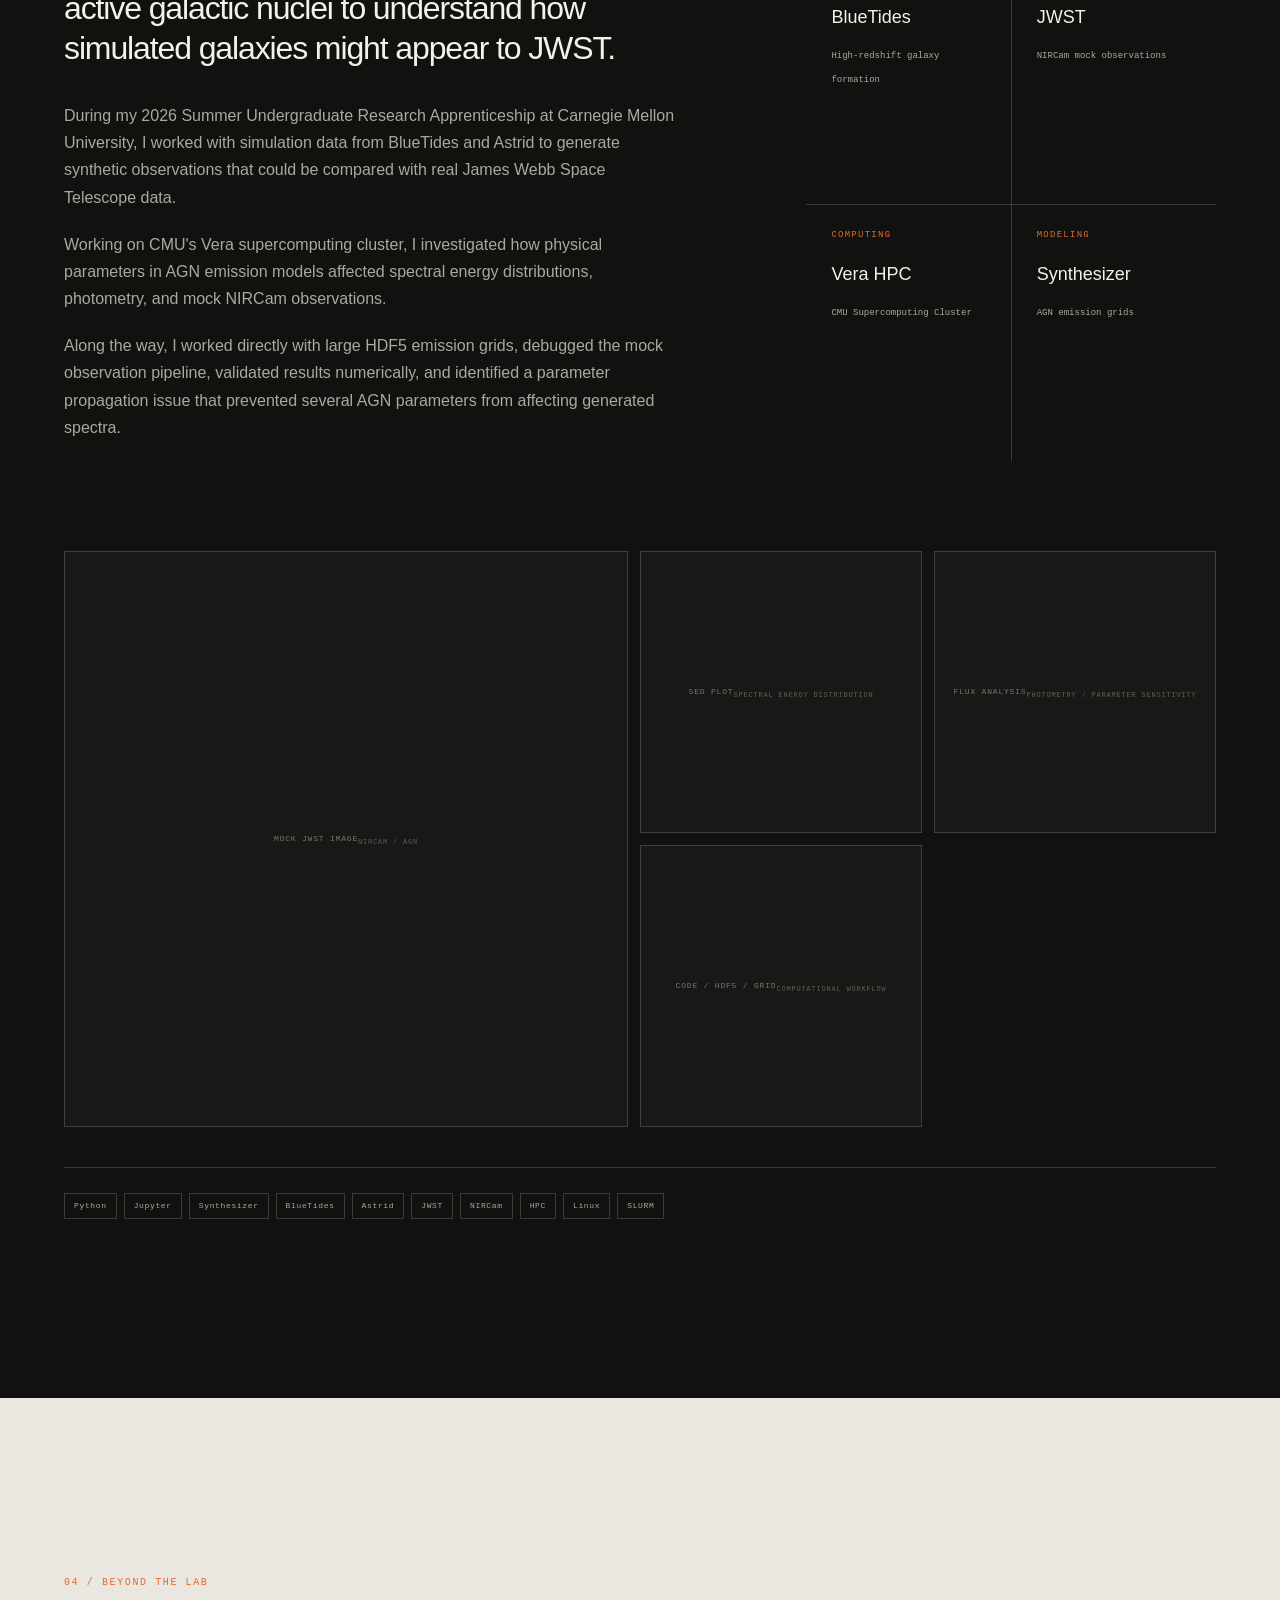
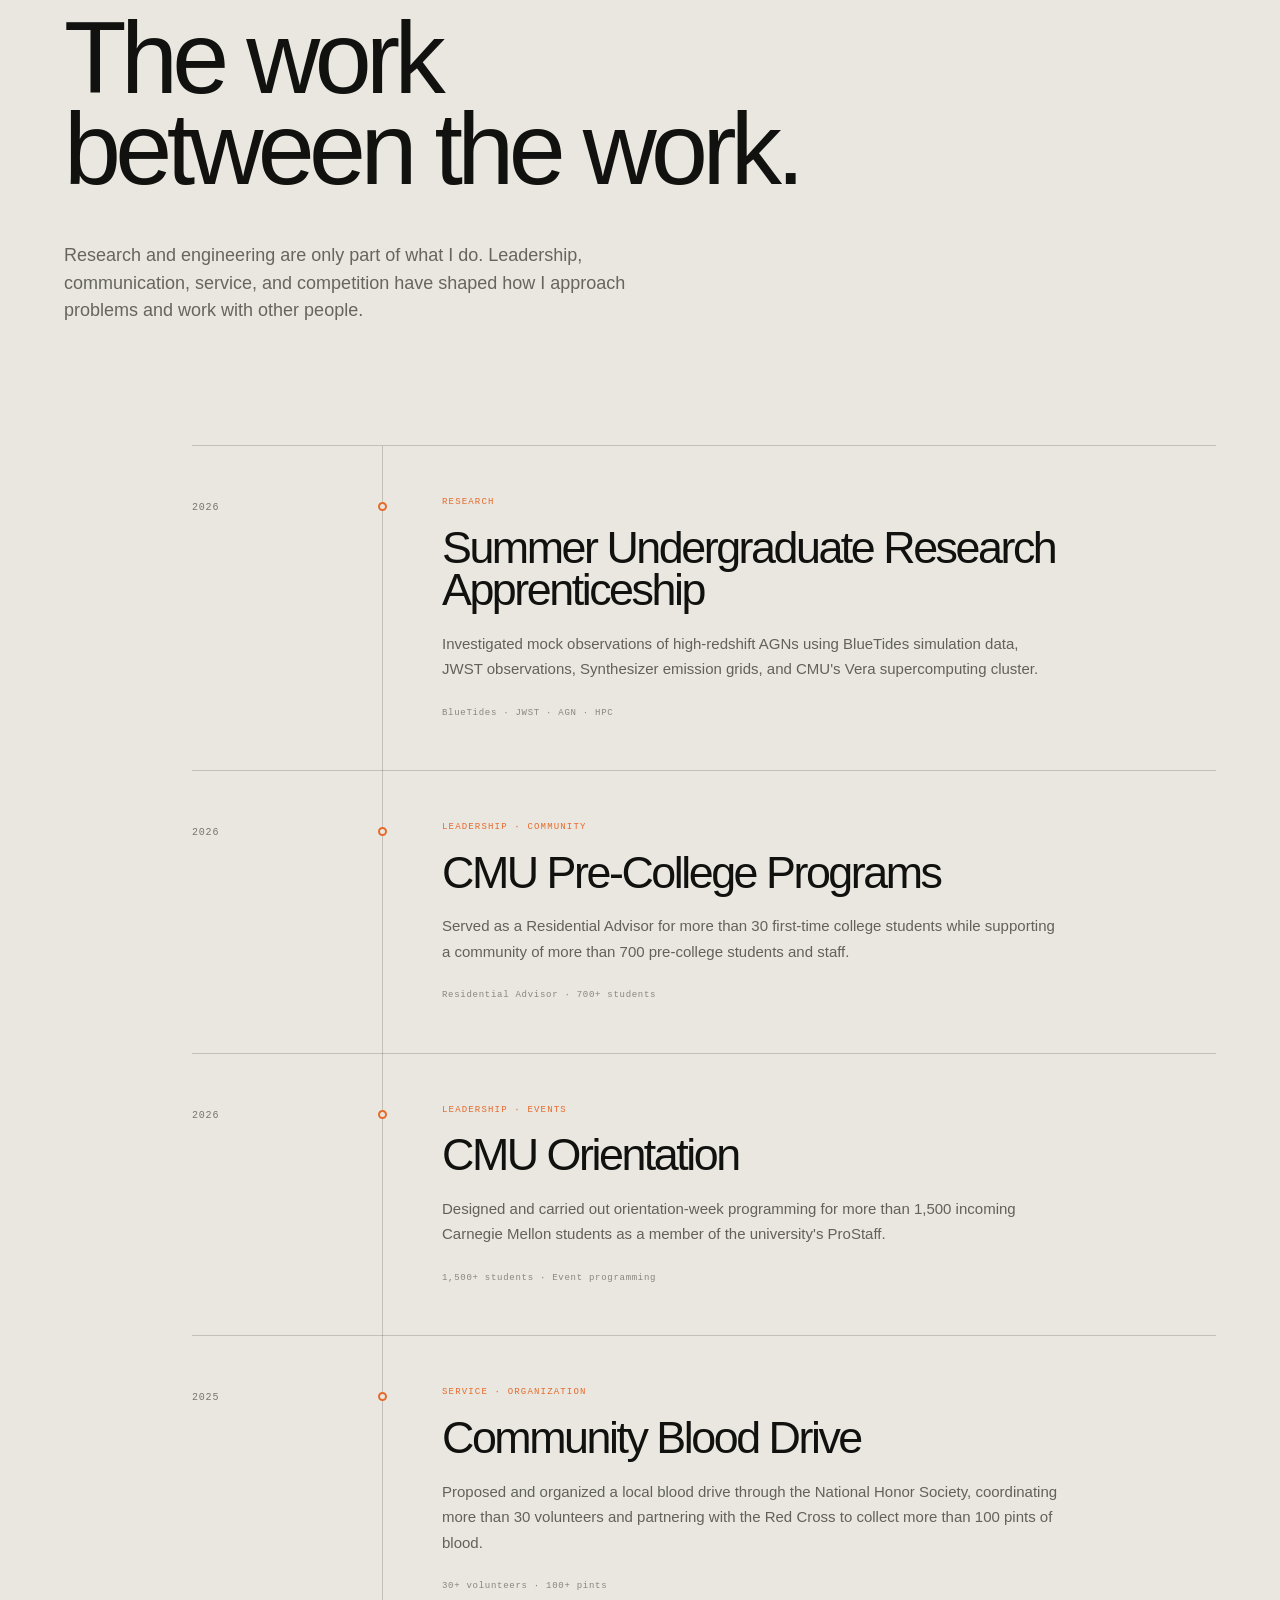
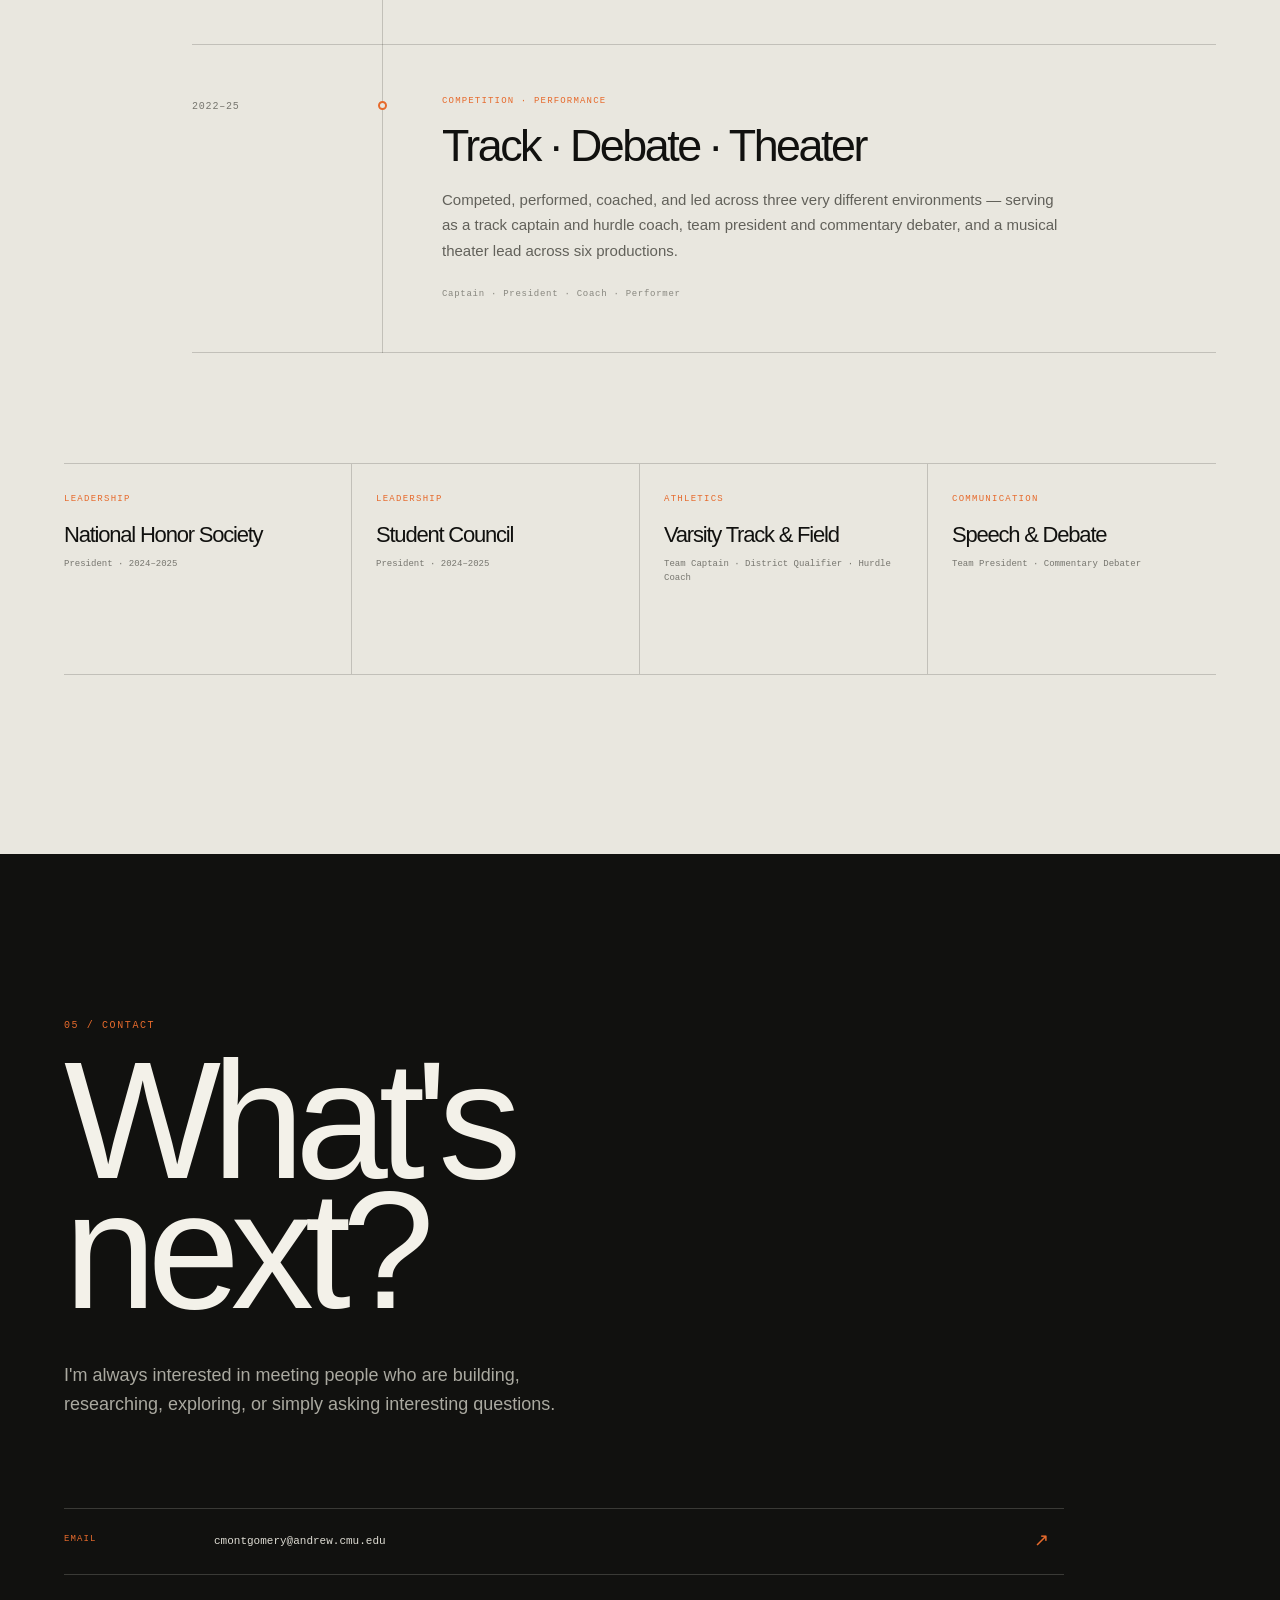
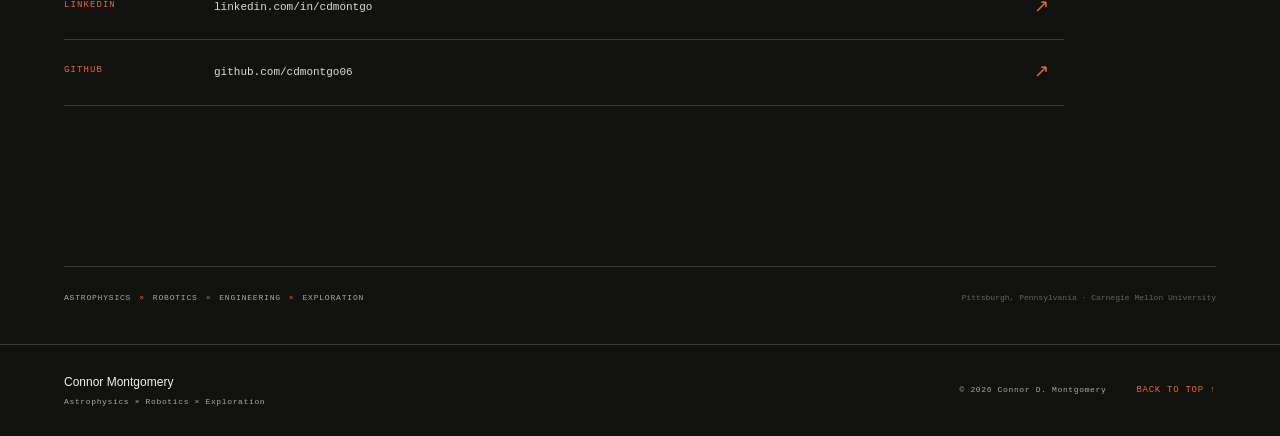
==== commit c864dc14: "Update link text with additional spaces" ====
--- a/index.html
+++ b/index.html
@@ -81,7 +81,7 @@
                     target="_blank"
                     rel="noopener noreferrer"
                 >
-                    Image: NASA / JPL-Caltech / SSI    Click to learn more!
+                    Image: NASA / JPL-Caltech / SSI  &nbsp;&nbsp;&nbsp;&nbsp;  Click to learn more!
                 </a>
             </div>
         </div>
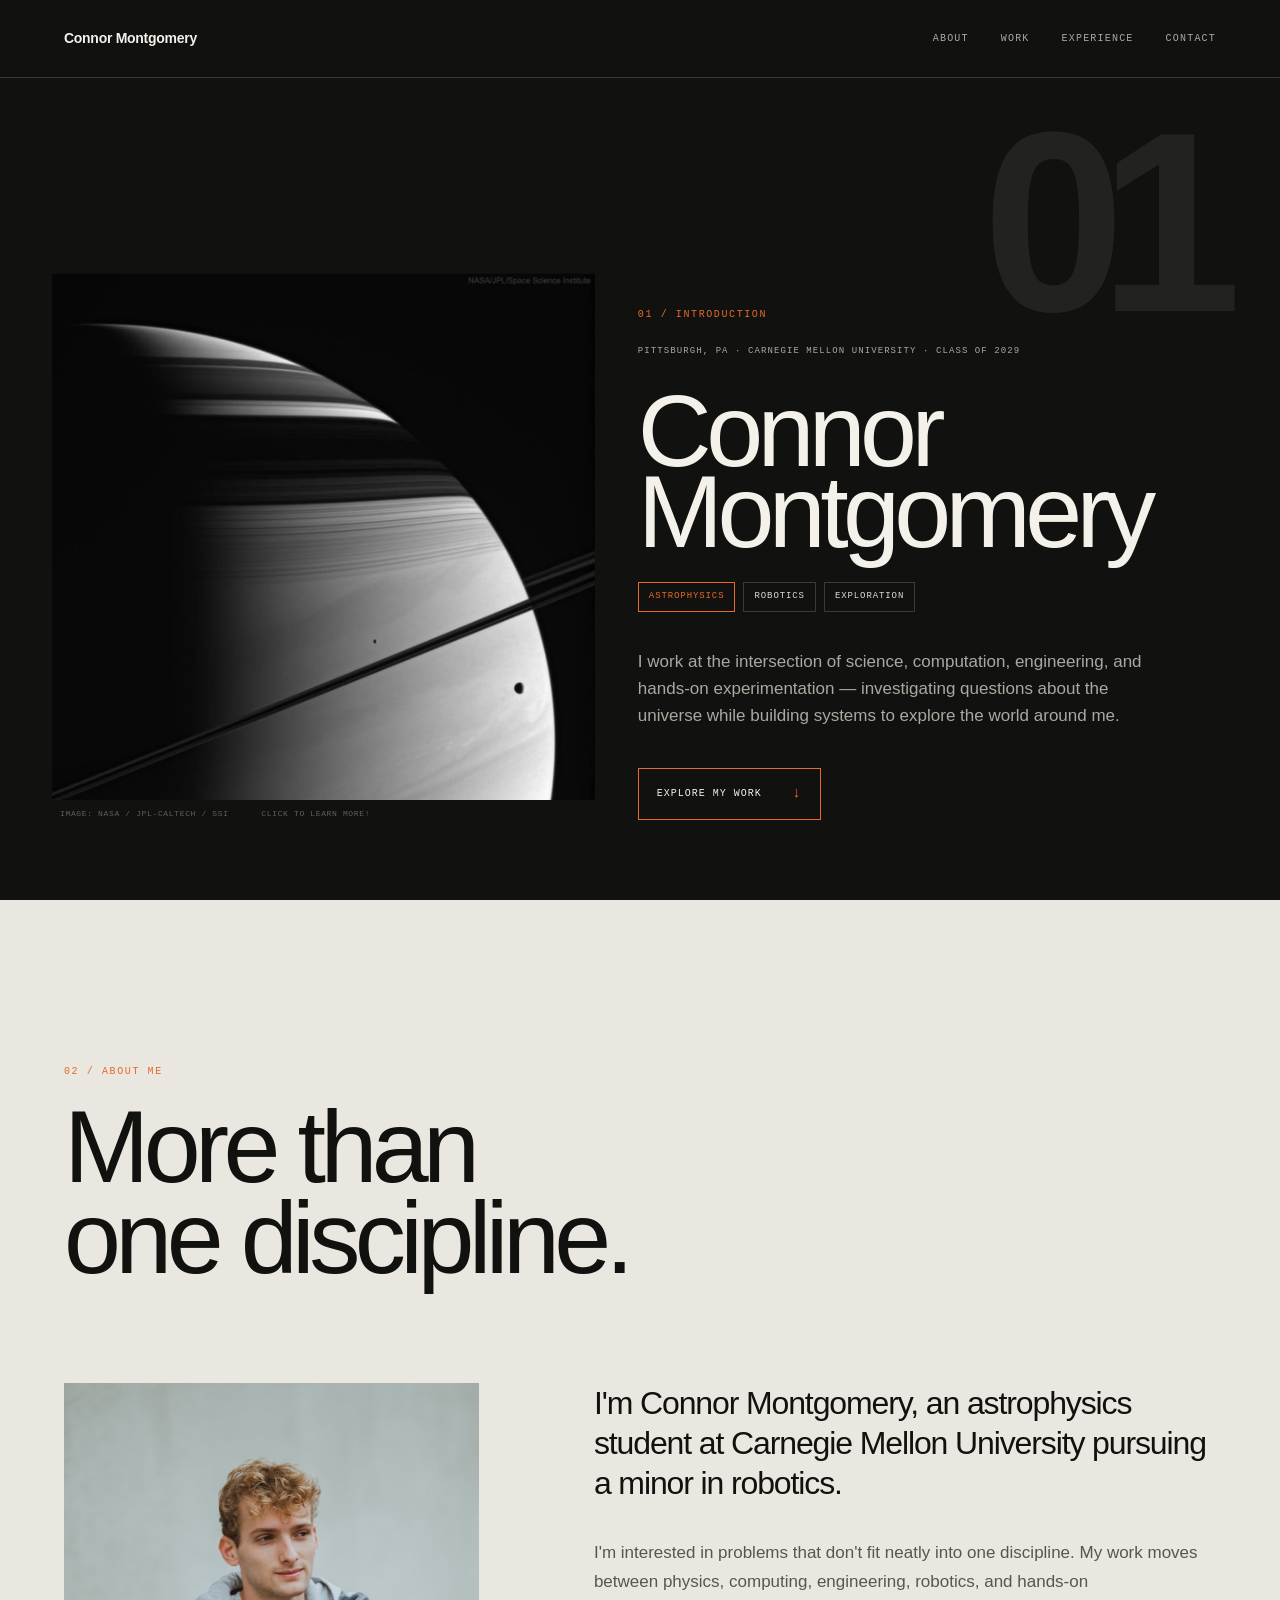
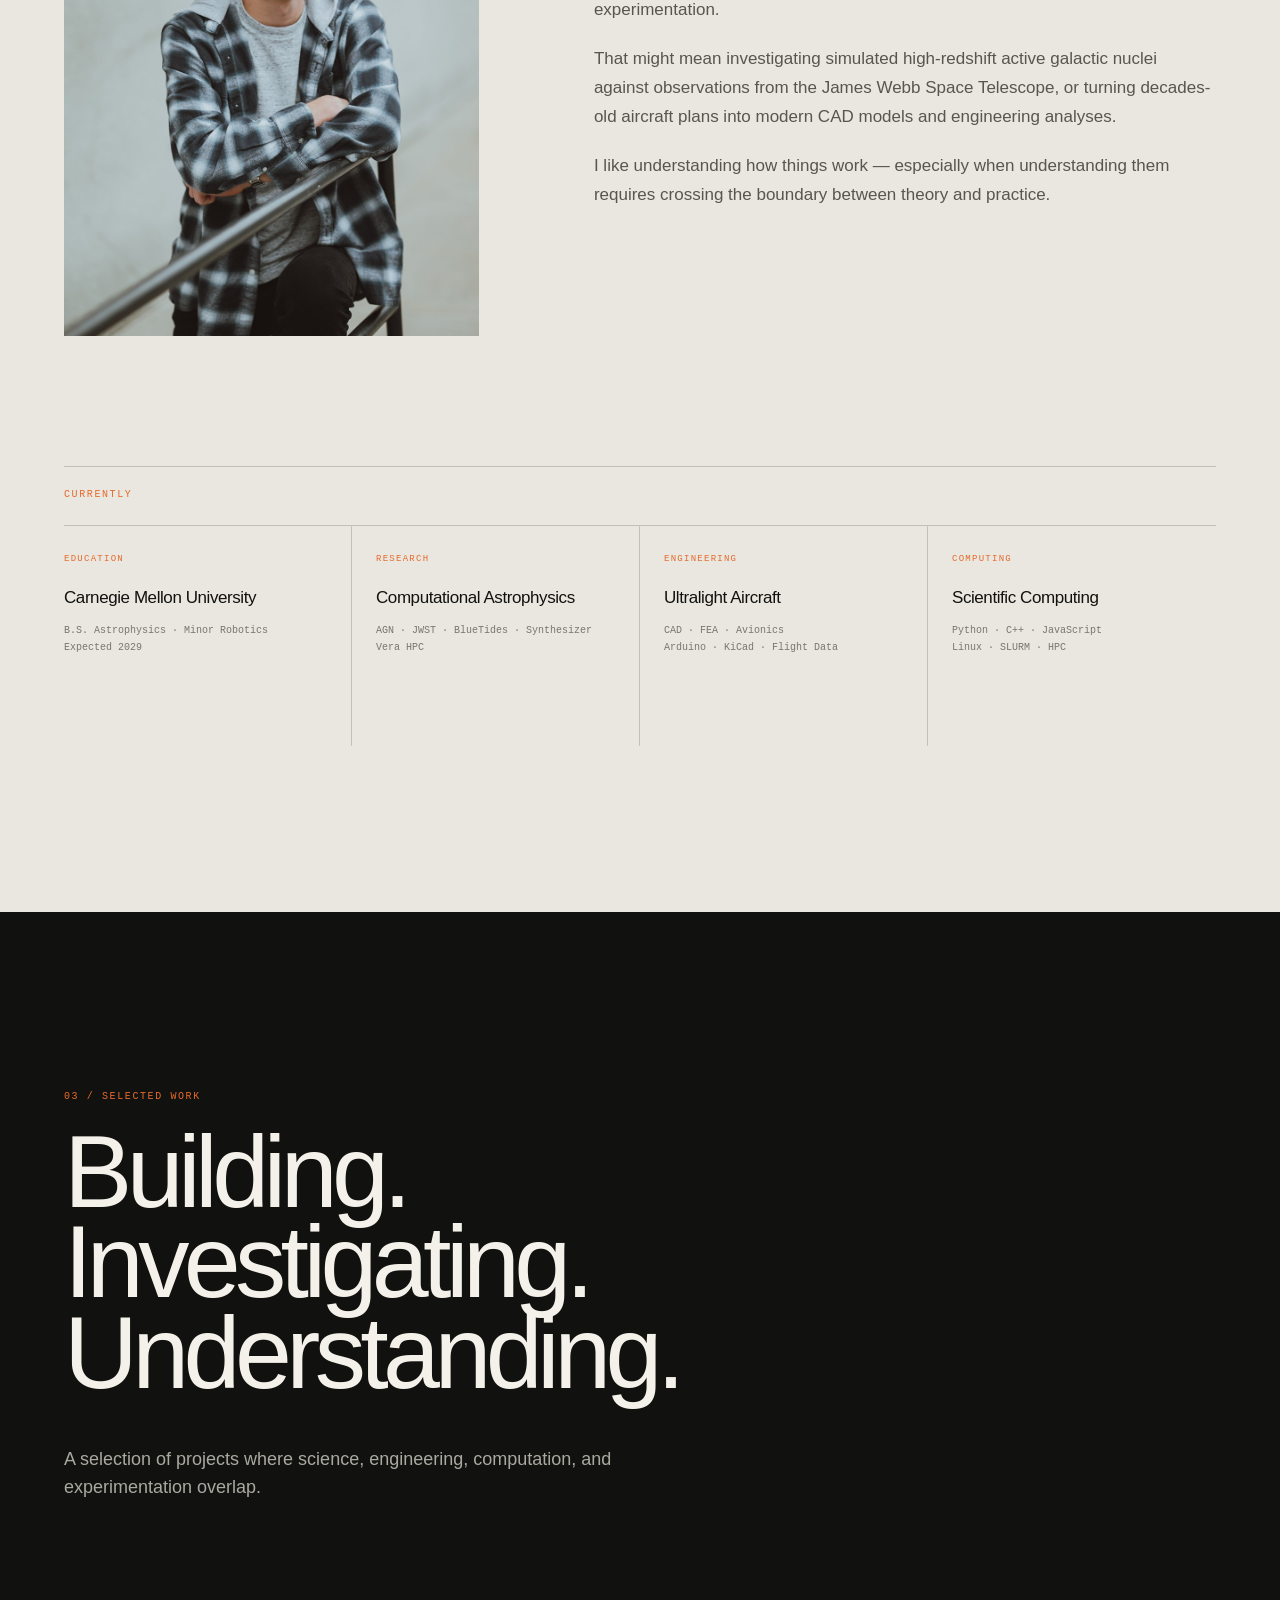
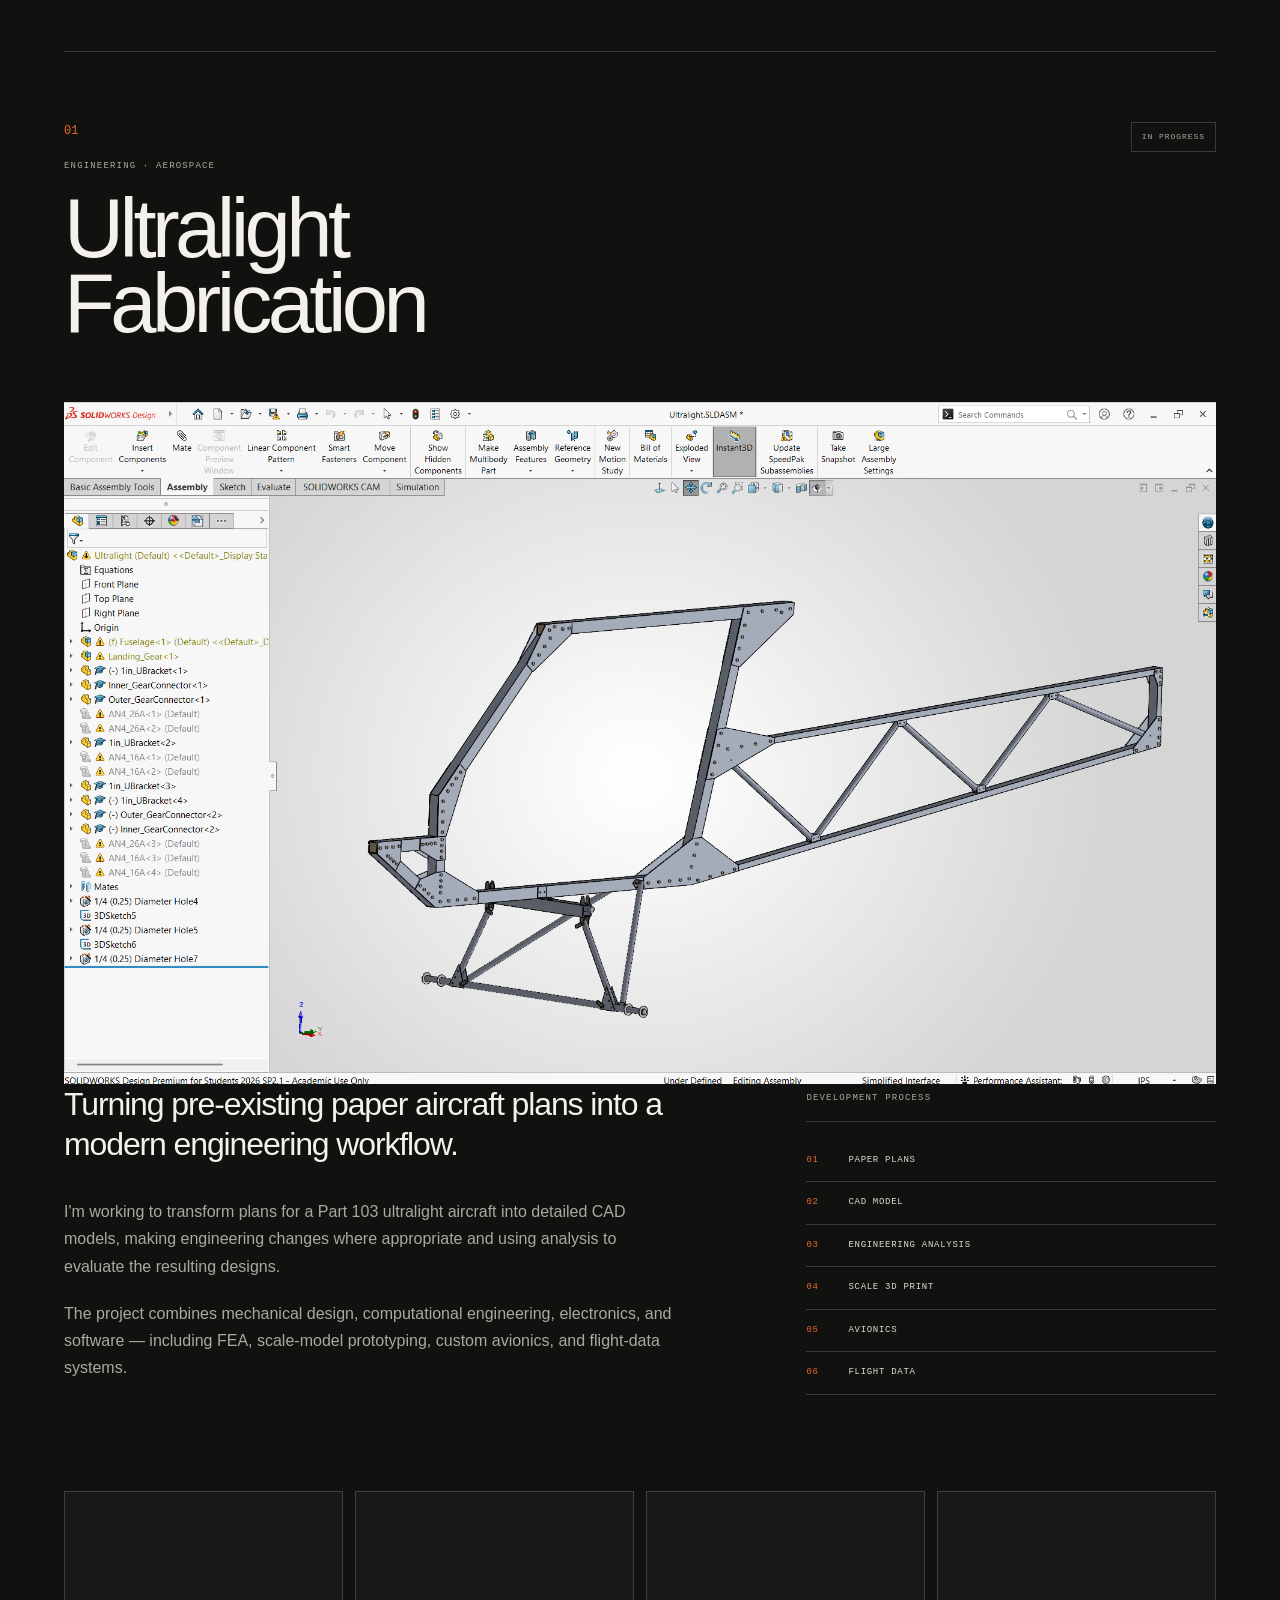
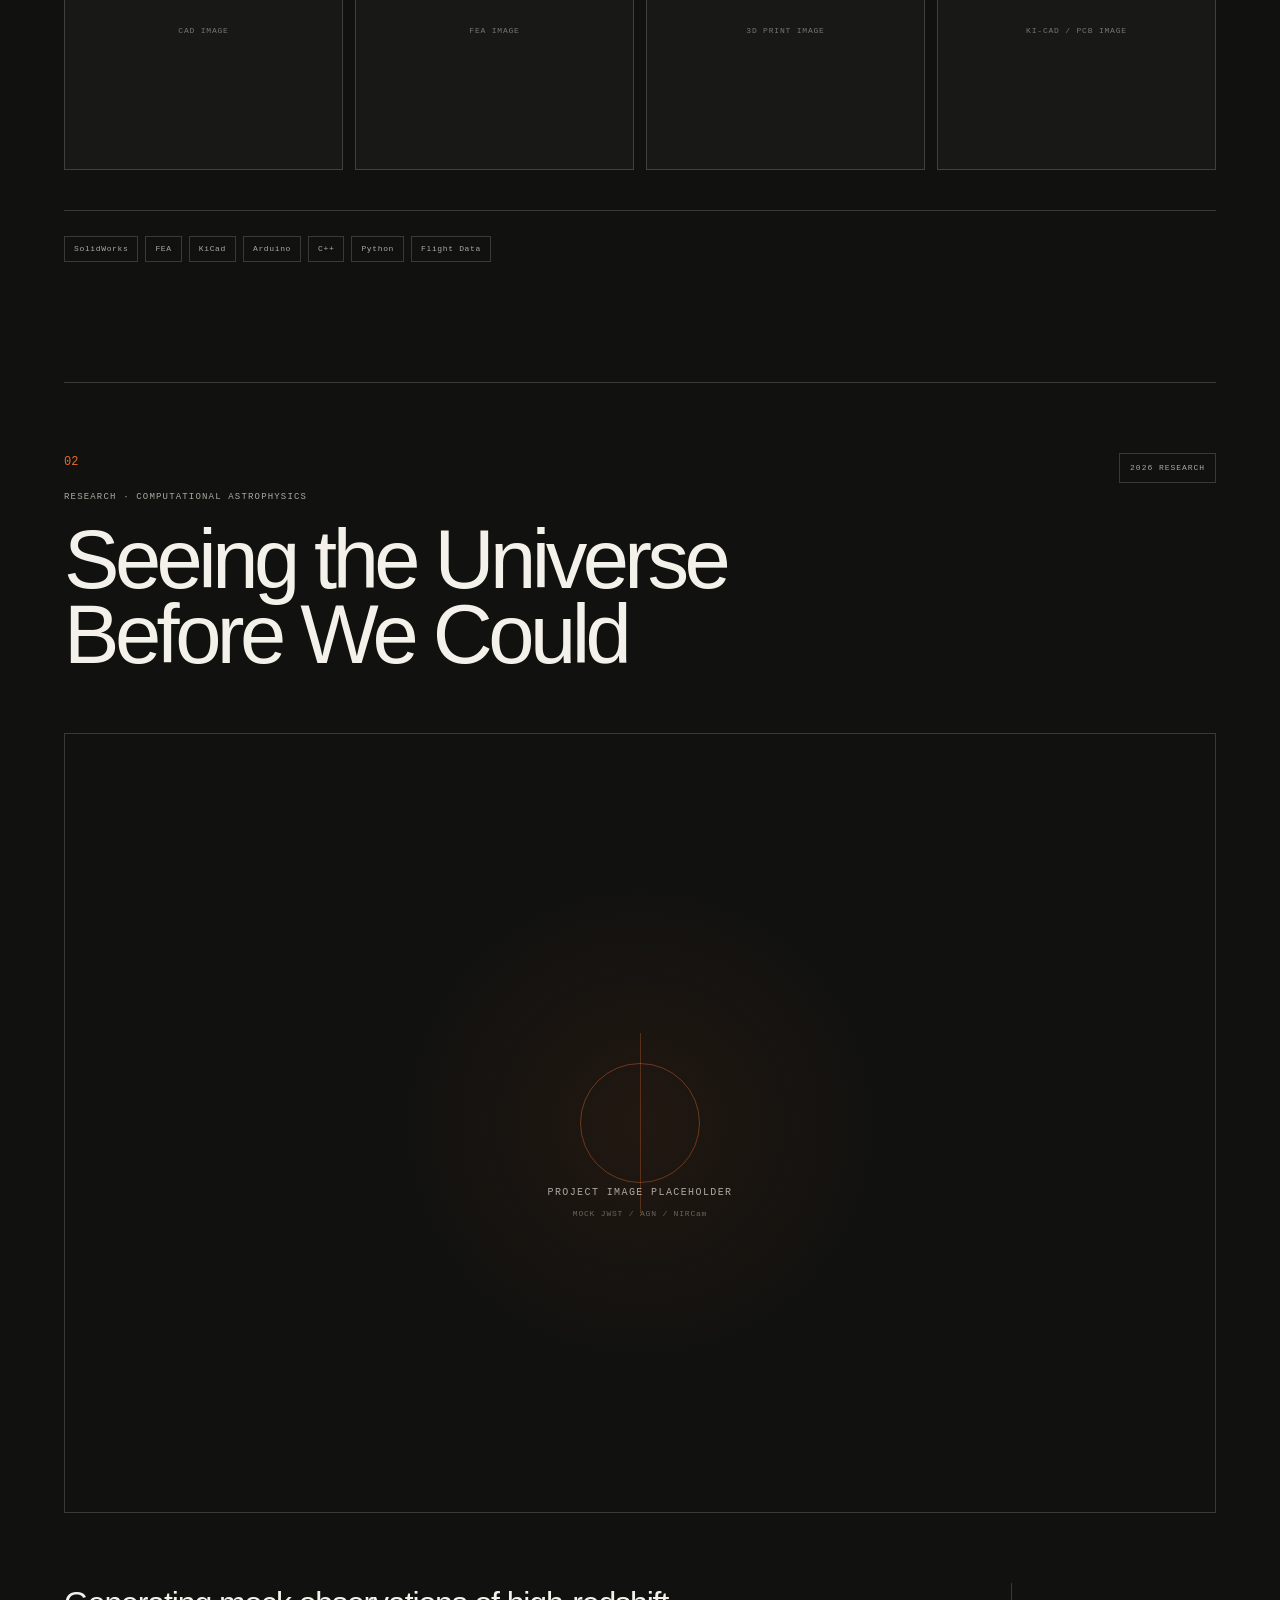
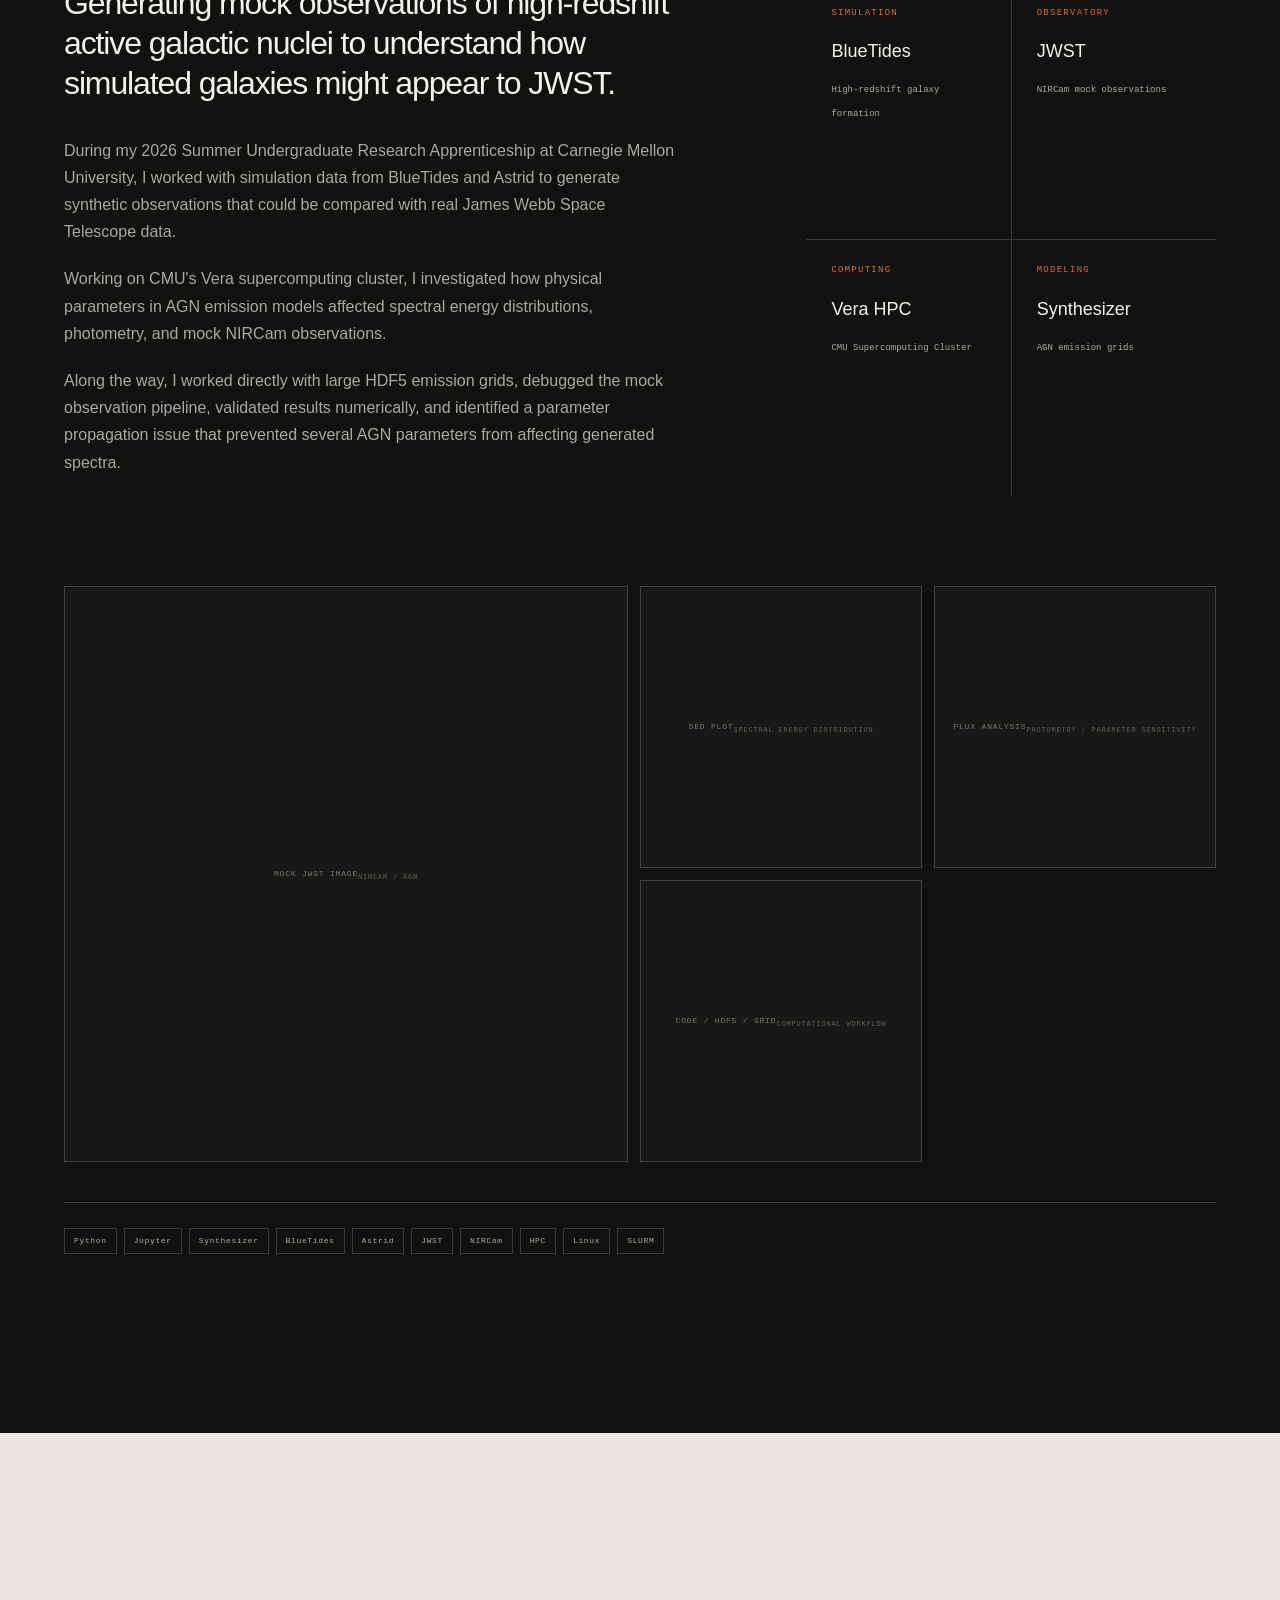
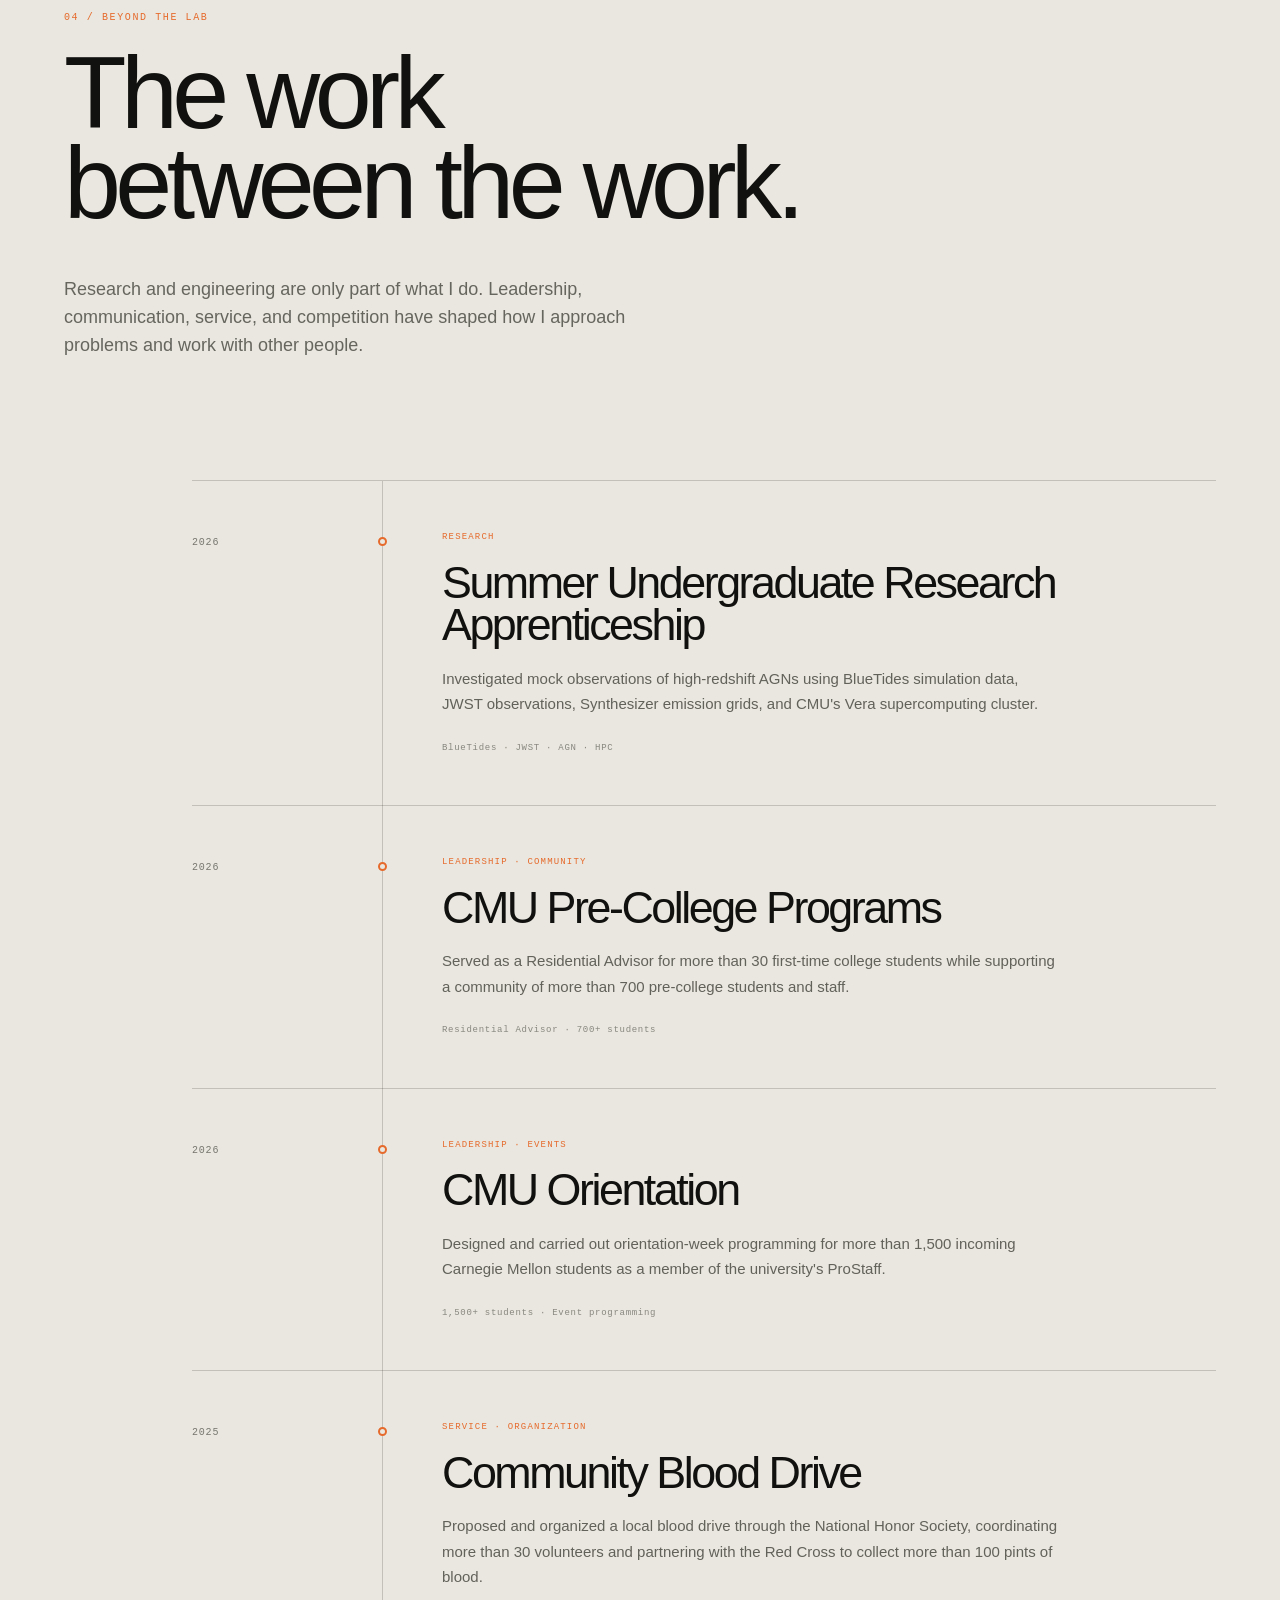
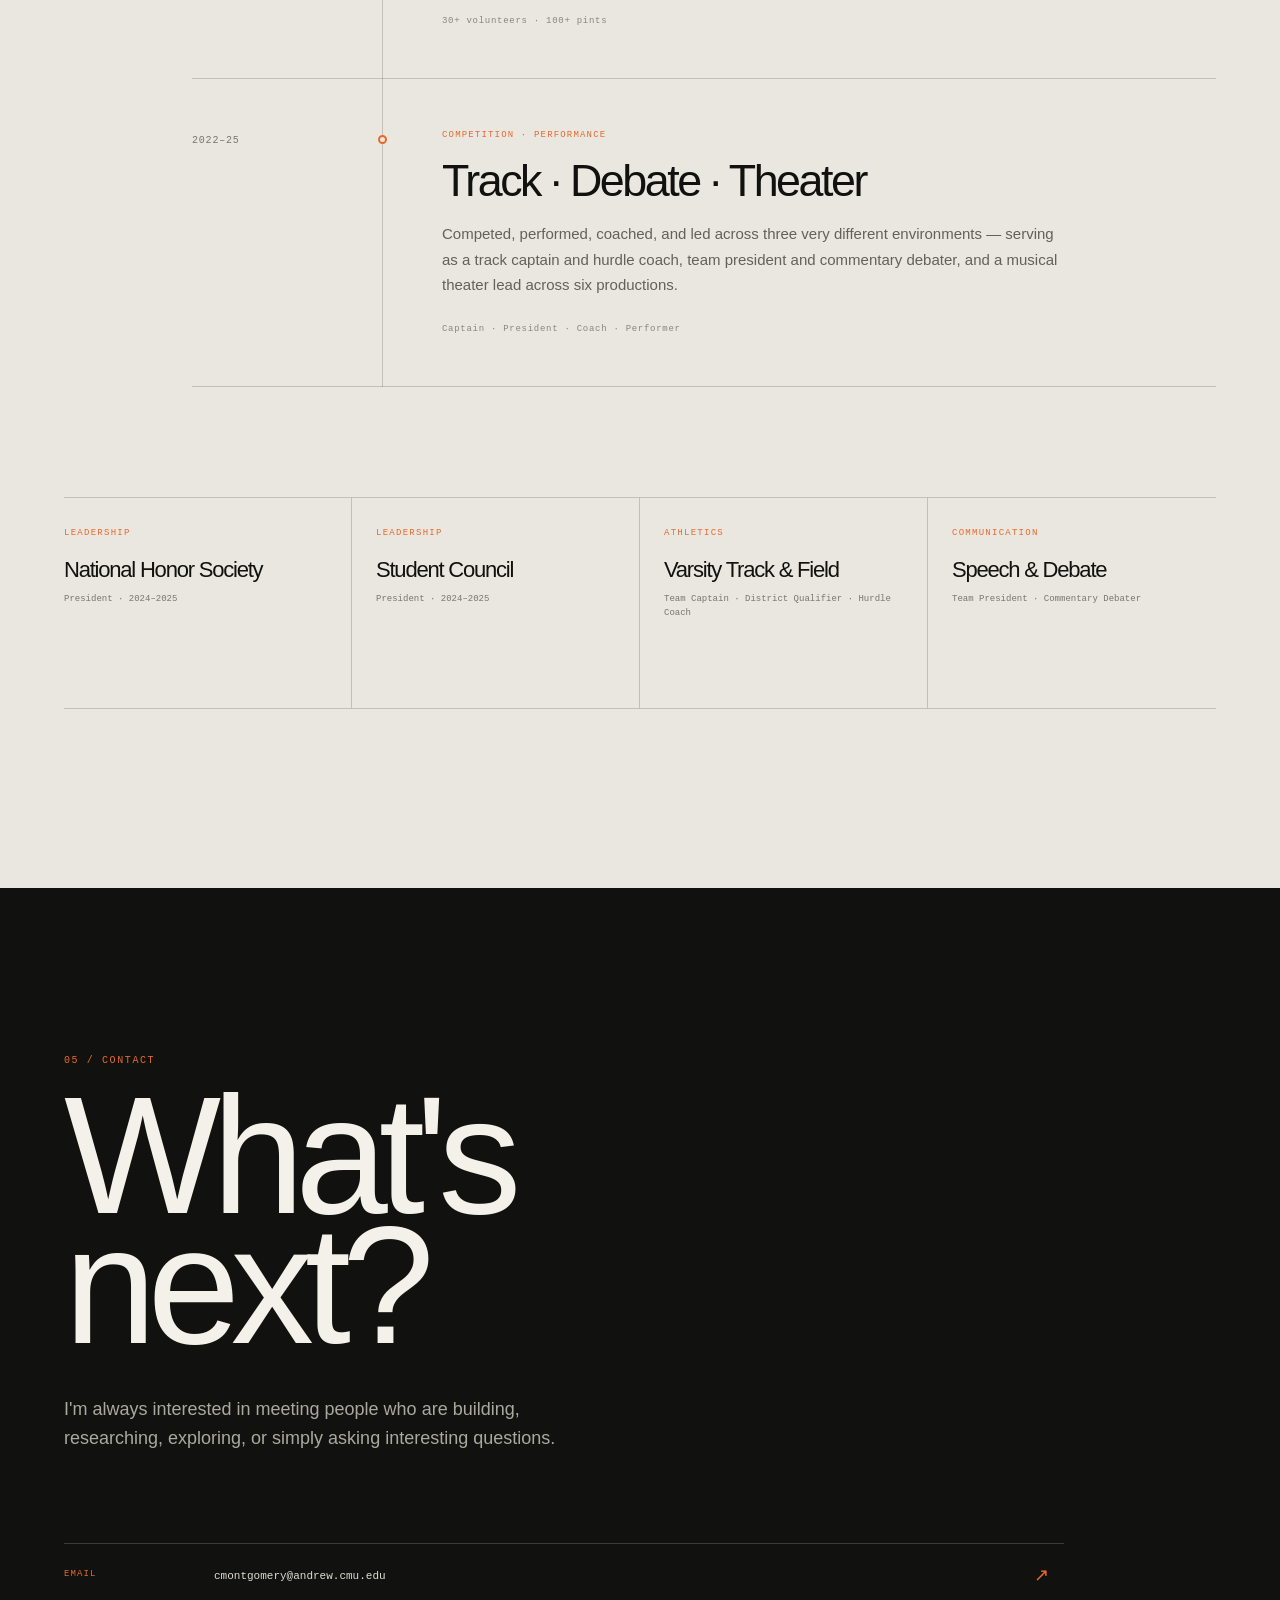
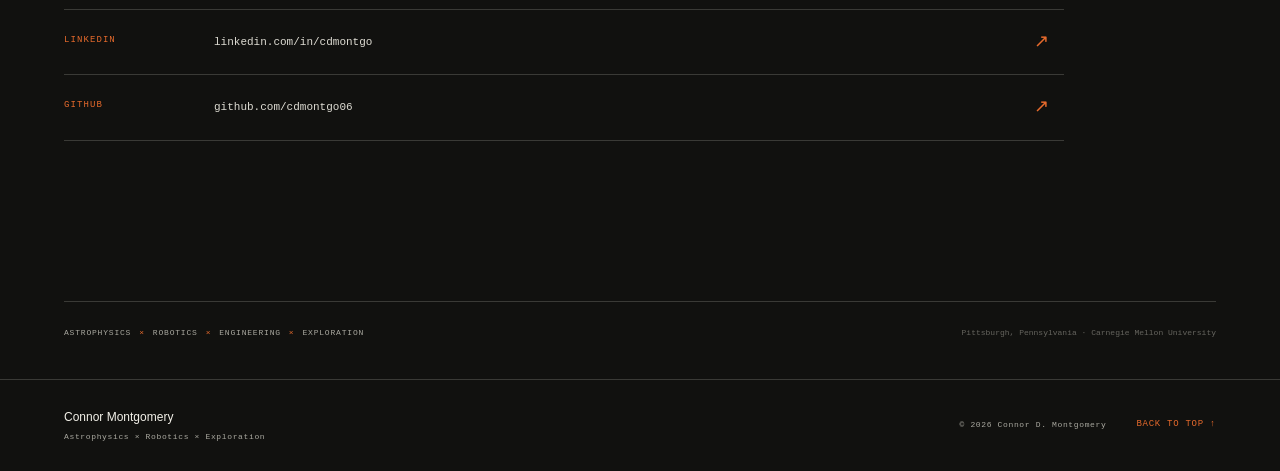
==== commit 60d8a306: "Update section label and image references in index.html" ====
--- a/index.html
+++ b/index.html
@@ -141,7 +141,7 @@
             <div class="section-heading">
 
                 <p class="section-label">
-                    02 / THE PERSON
+                    02 / ABOUT ME
                 </p>
 
                 <h2>
@@ -163,21 +163,21 @@
                     - Research/lab photograph
                     - Engineering photograph
                     - Personal photograph
-
-                    Example:
+                -->
 
                     <img
-                        src="images/personal/portrait.jpg"
-                        alt="Connor Montgomery"
+                        src="images/personal/personal_photo.png"
+                        alt="Personal portrait"
                         class="about-image"
                     >
-                -->
-
+                
+                <!--
                 <div class="about-image-placeholder">
                     <span>ABOUT IMAGE PLACEHOLDER</span>
                     <small>PORTRAIT / CMU / LAB / PERSONAL</small>
                 </div>
-
+                -->
+                
 
                 <div class="about-content">
 
@@ -190,8 +190,8 @@
                     <p>
                         I'm interested in problems that don't fit neatly
                         into one discipline. My work moves between physics,
-                        scientific computing, engineering, robotics, and
-                        hands-on experimentation.
+                        computing, engineering, robotics, and hands-on 
+                        experimentation.
                     </p>
 
                     <p>
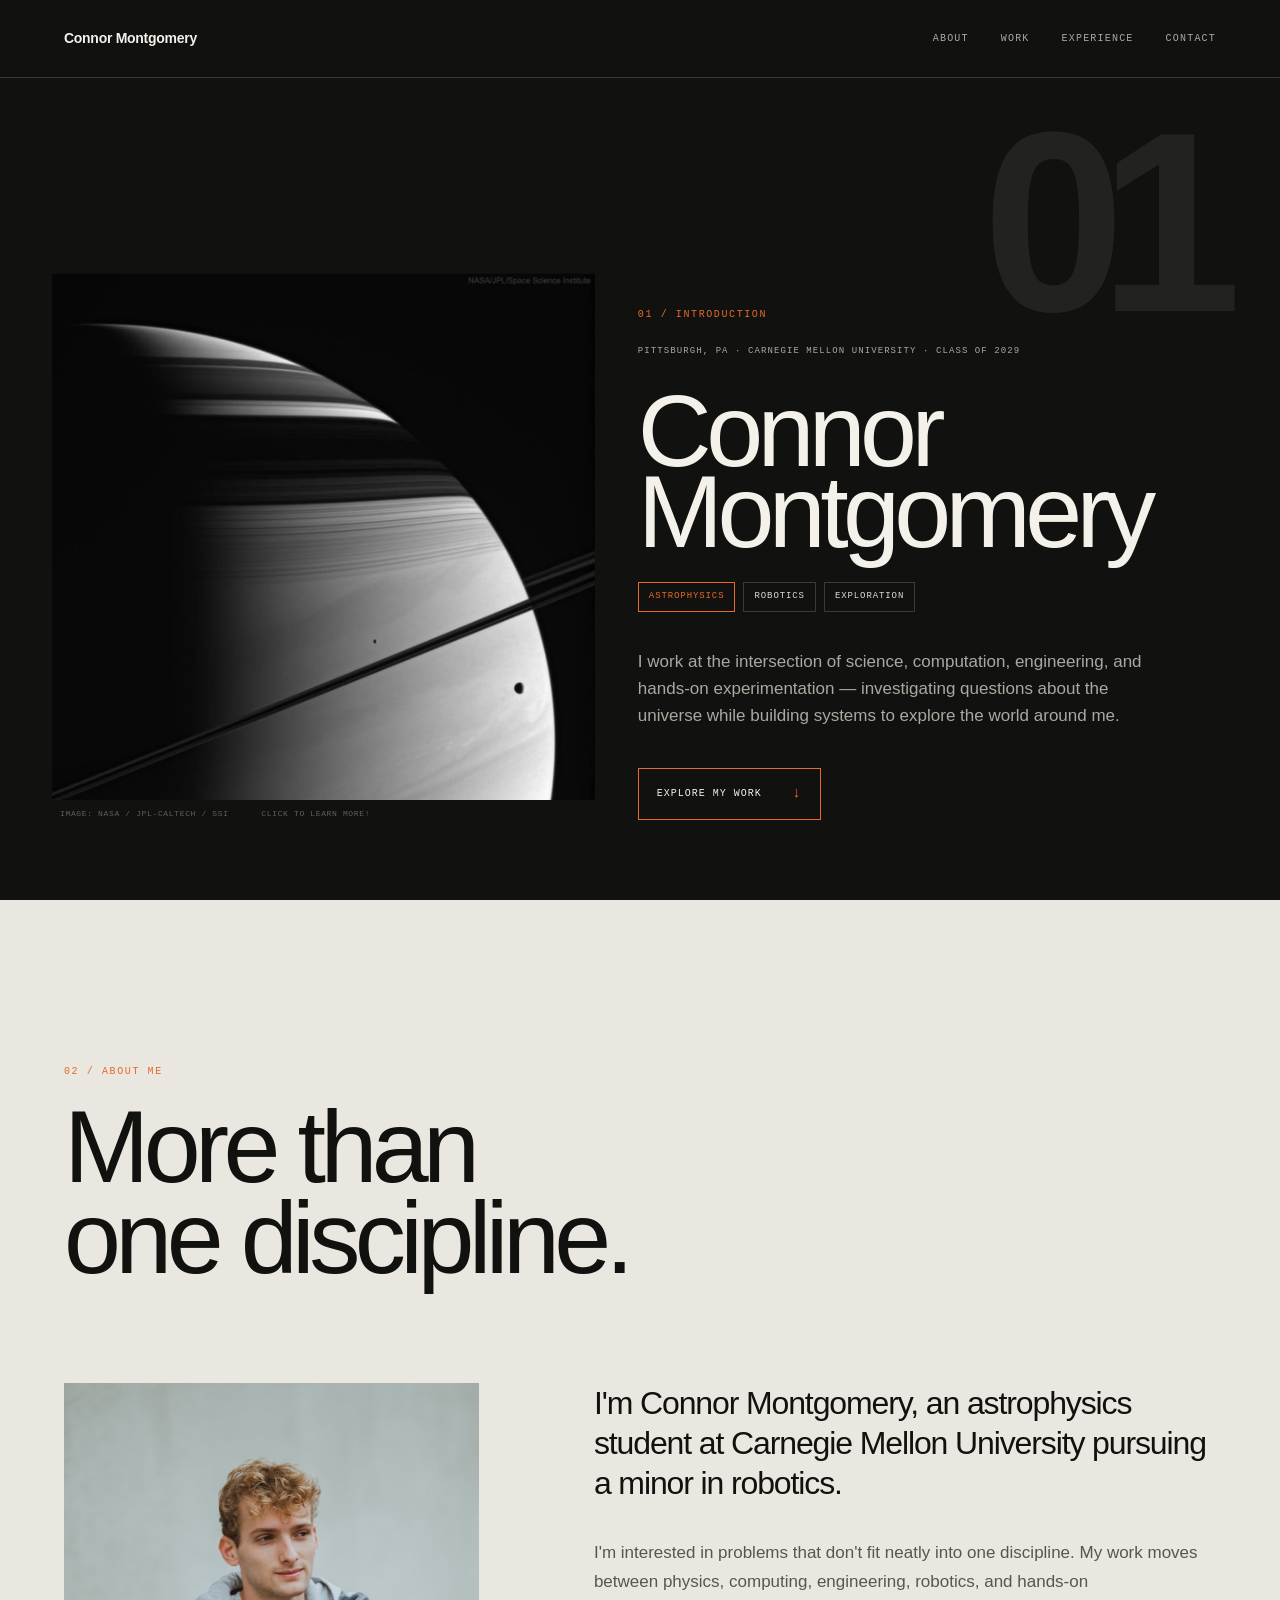
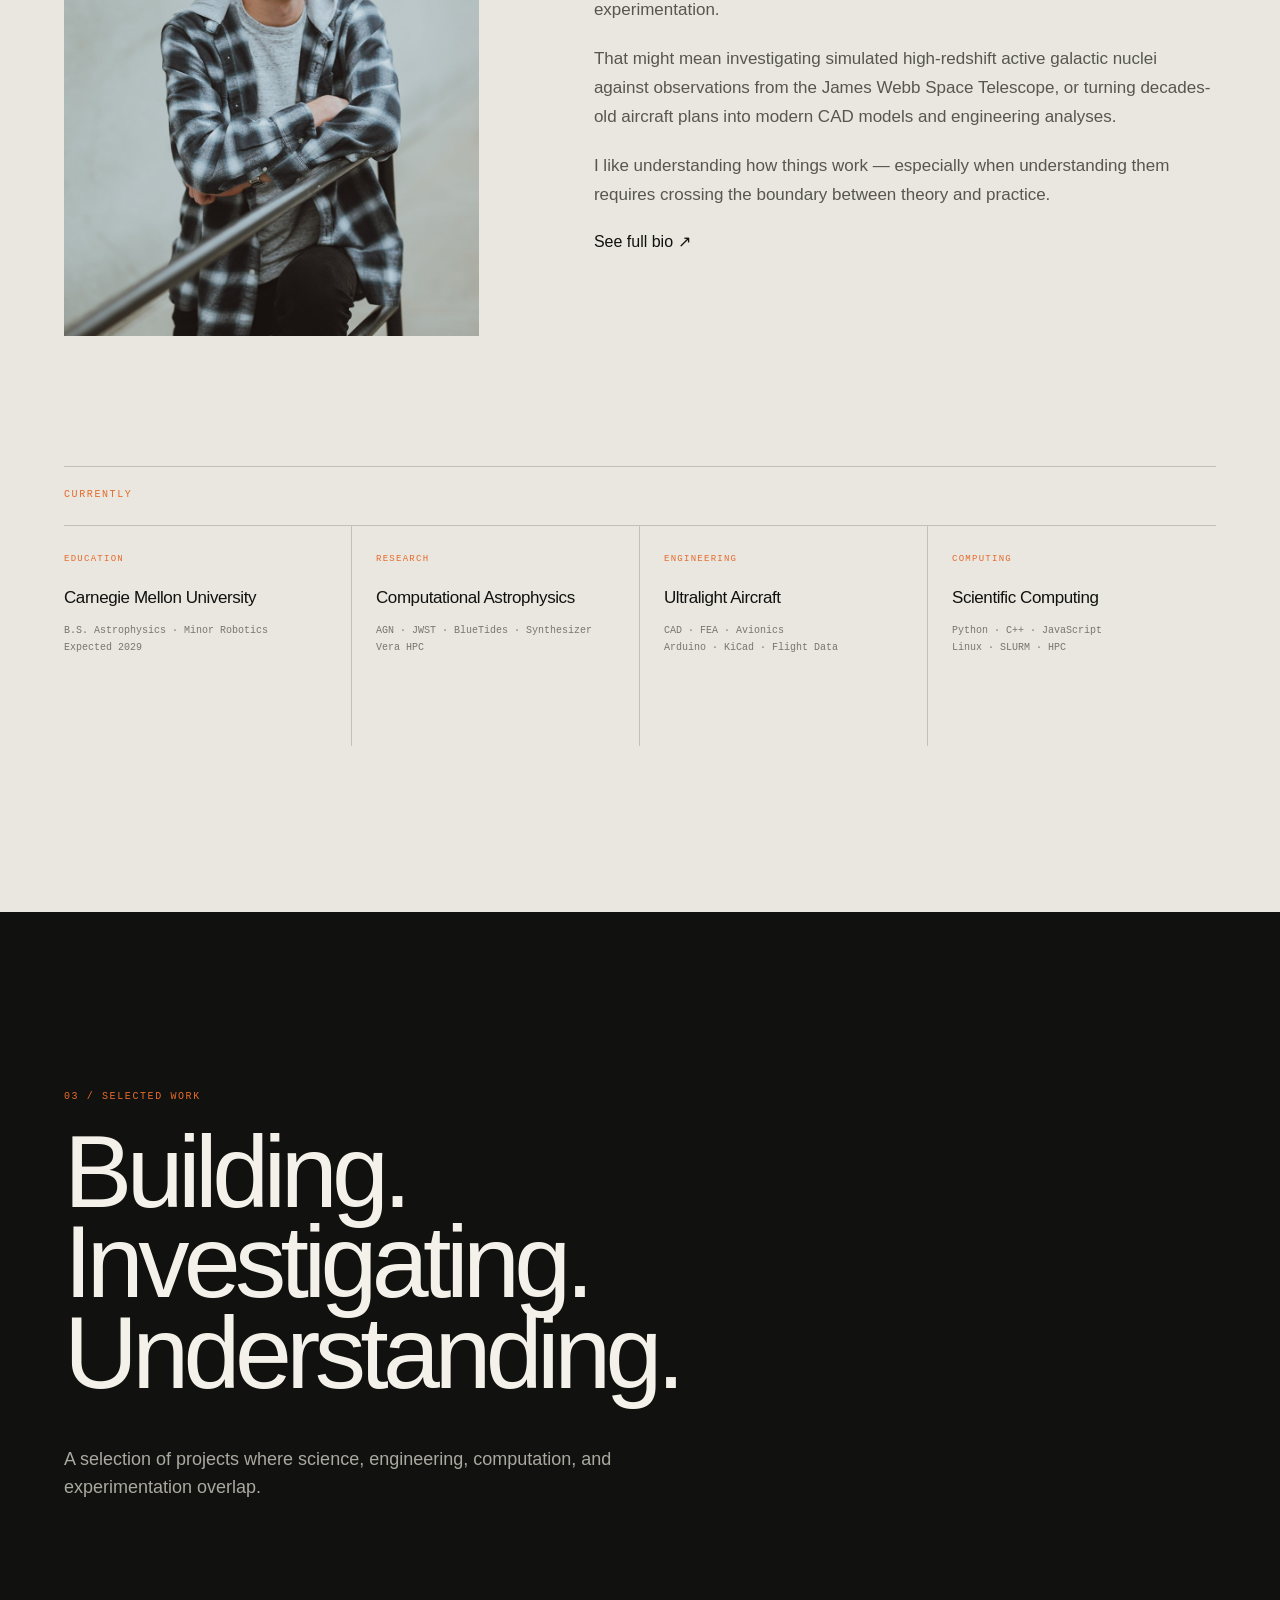
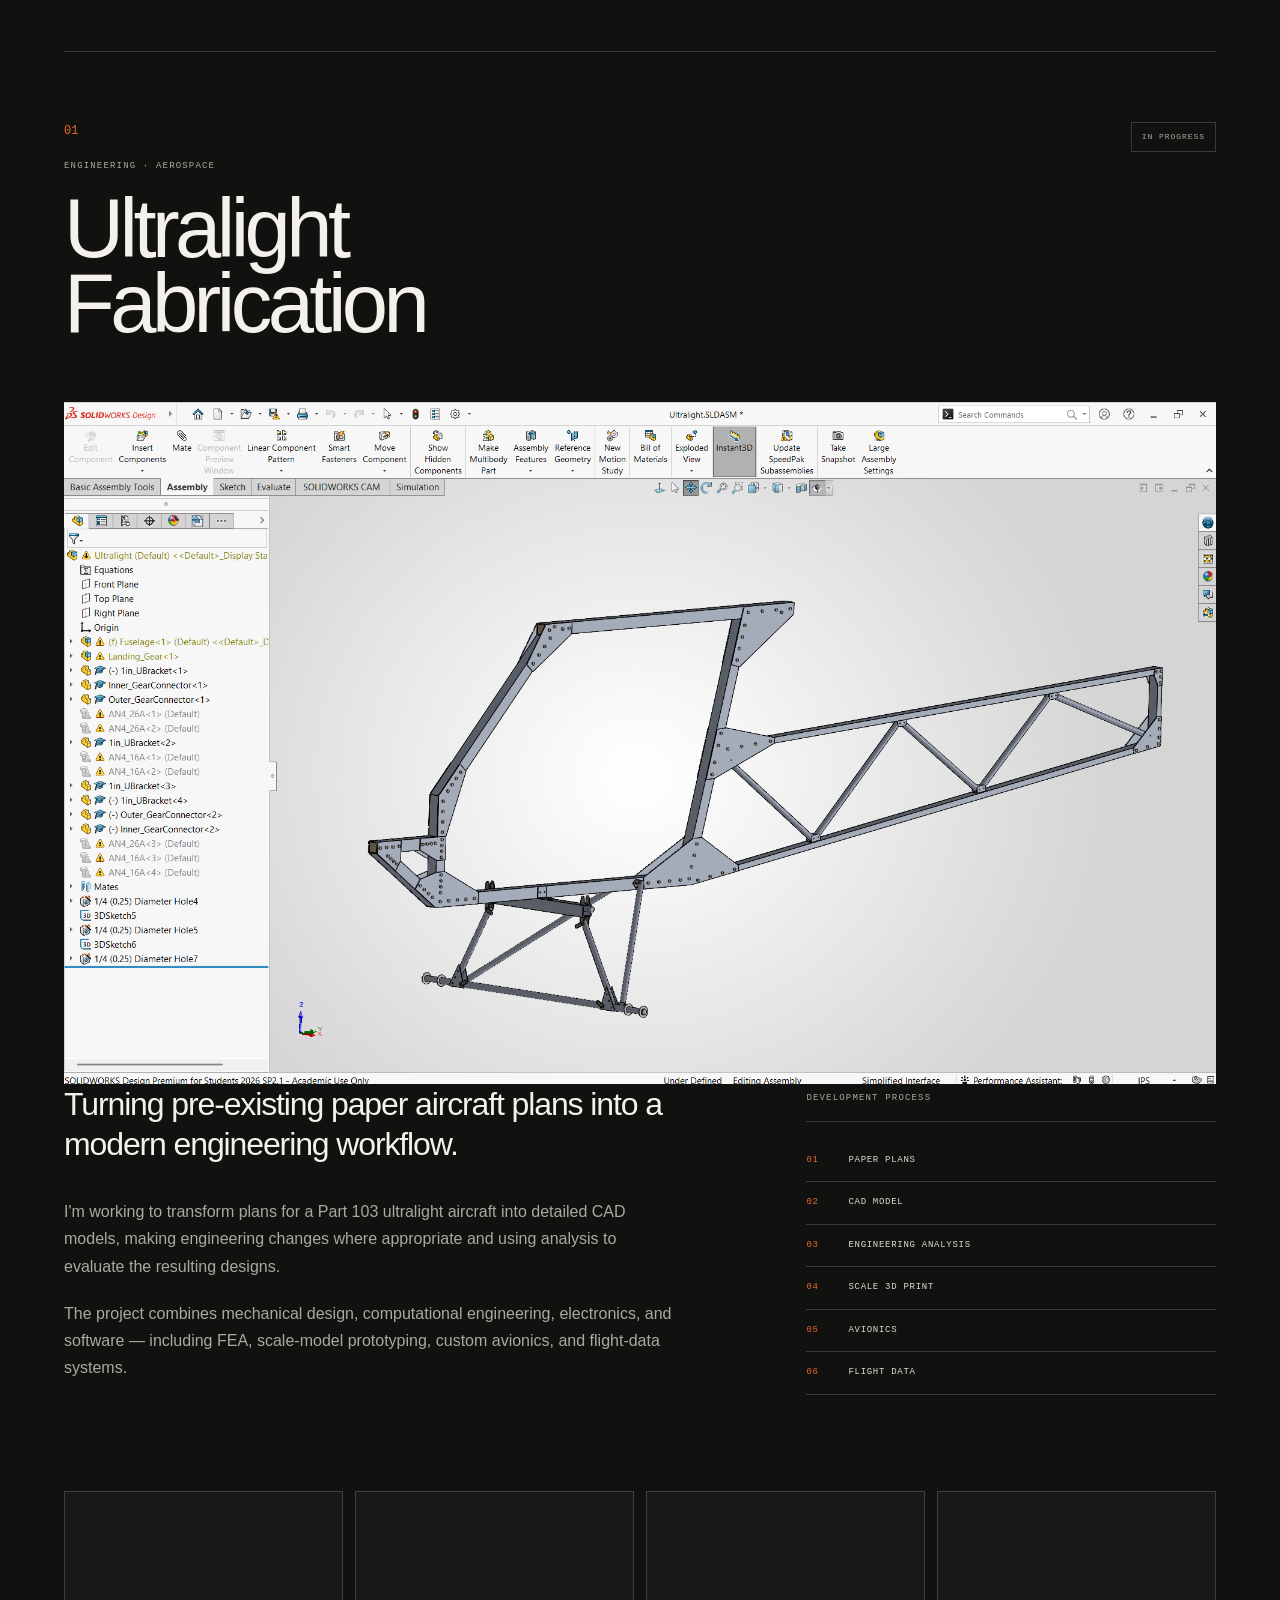
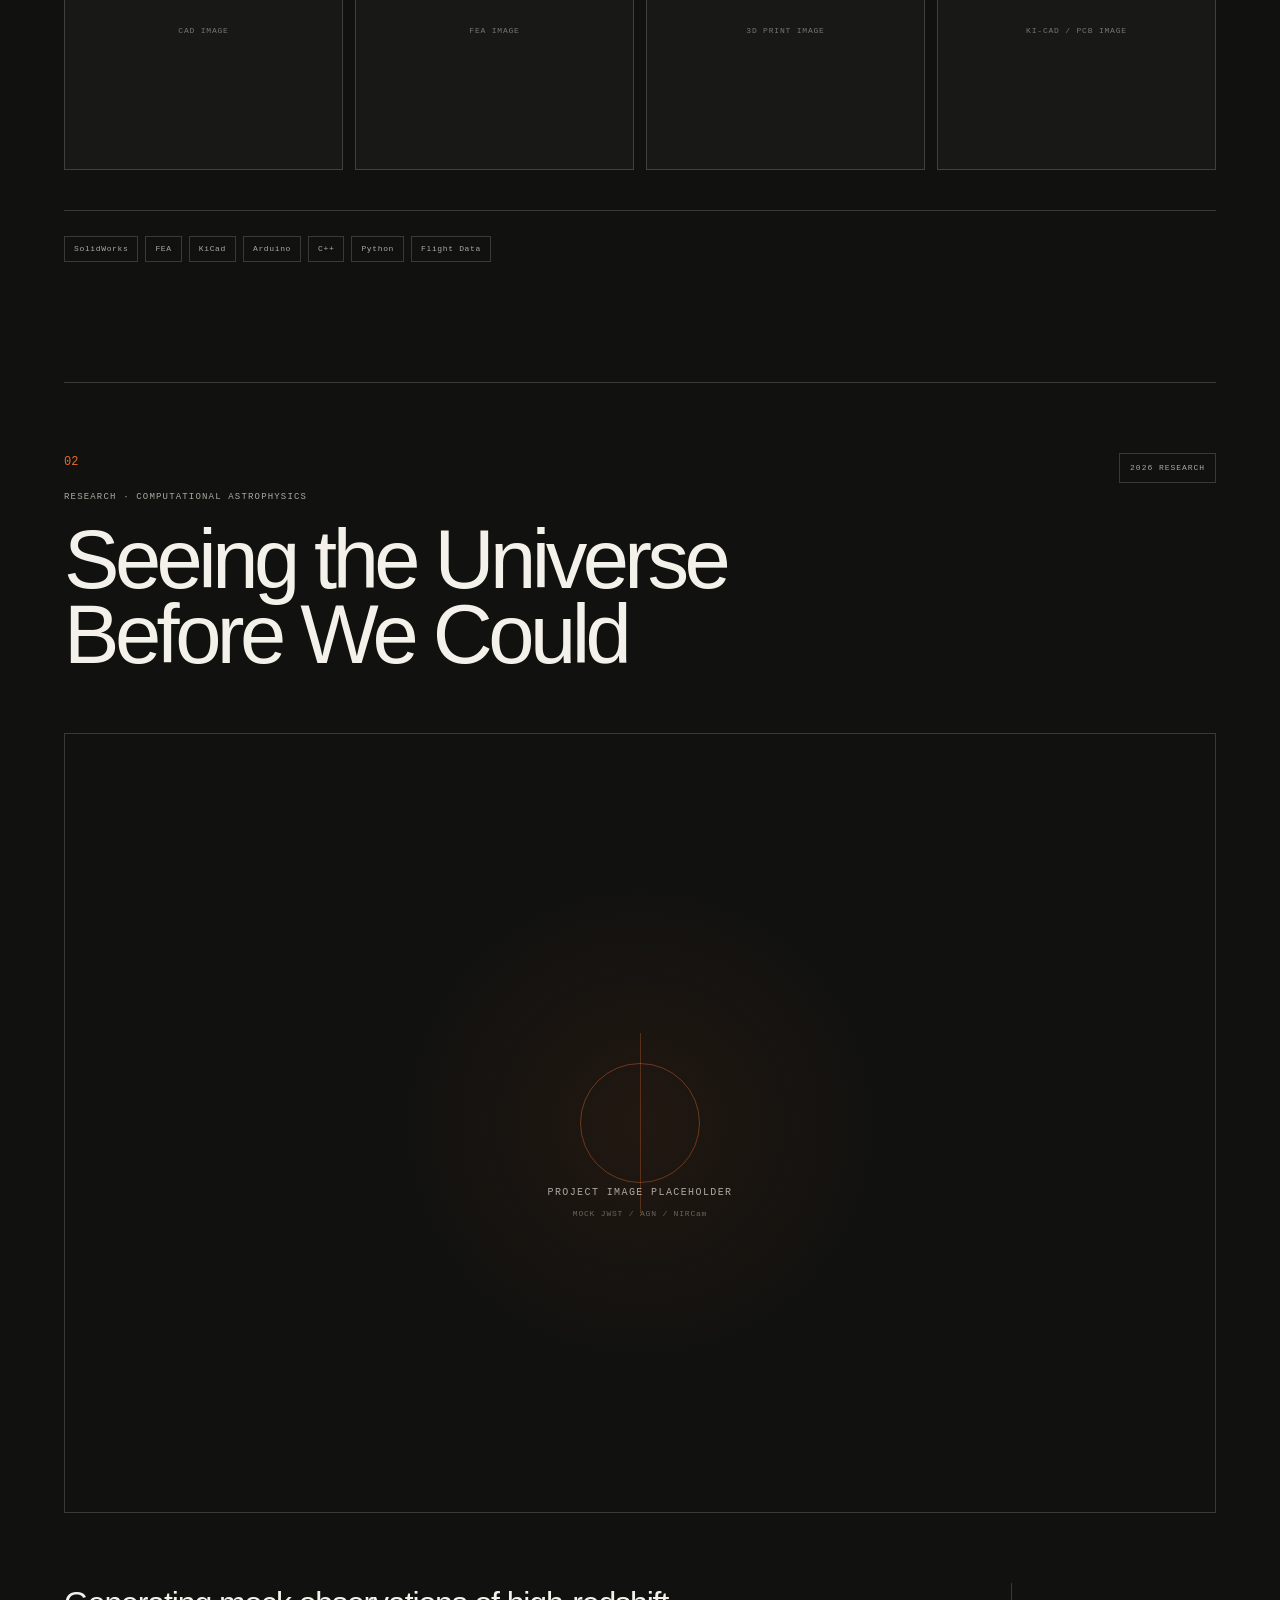
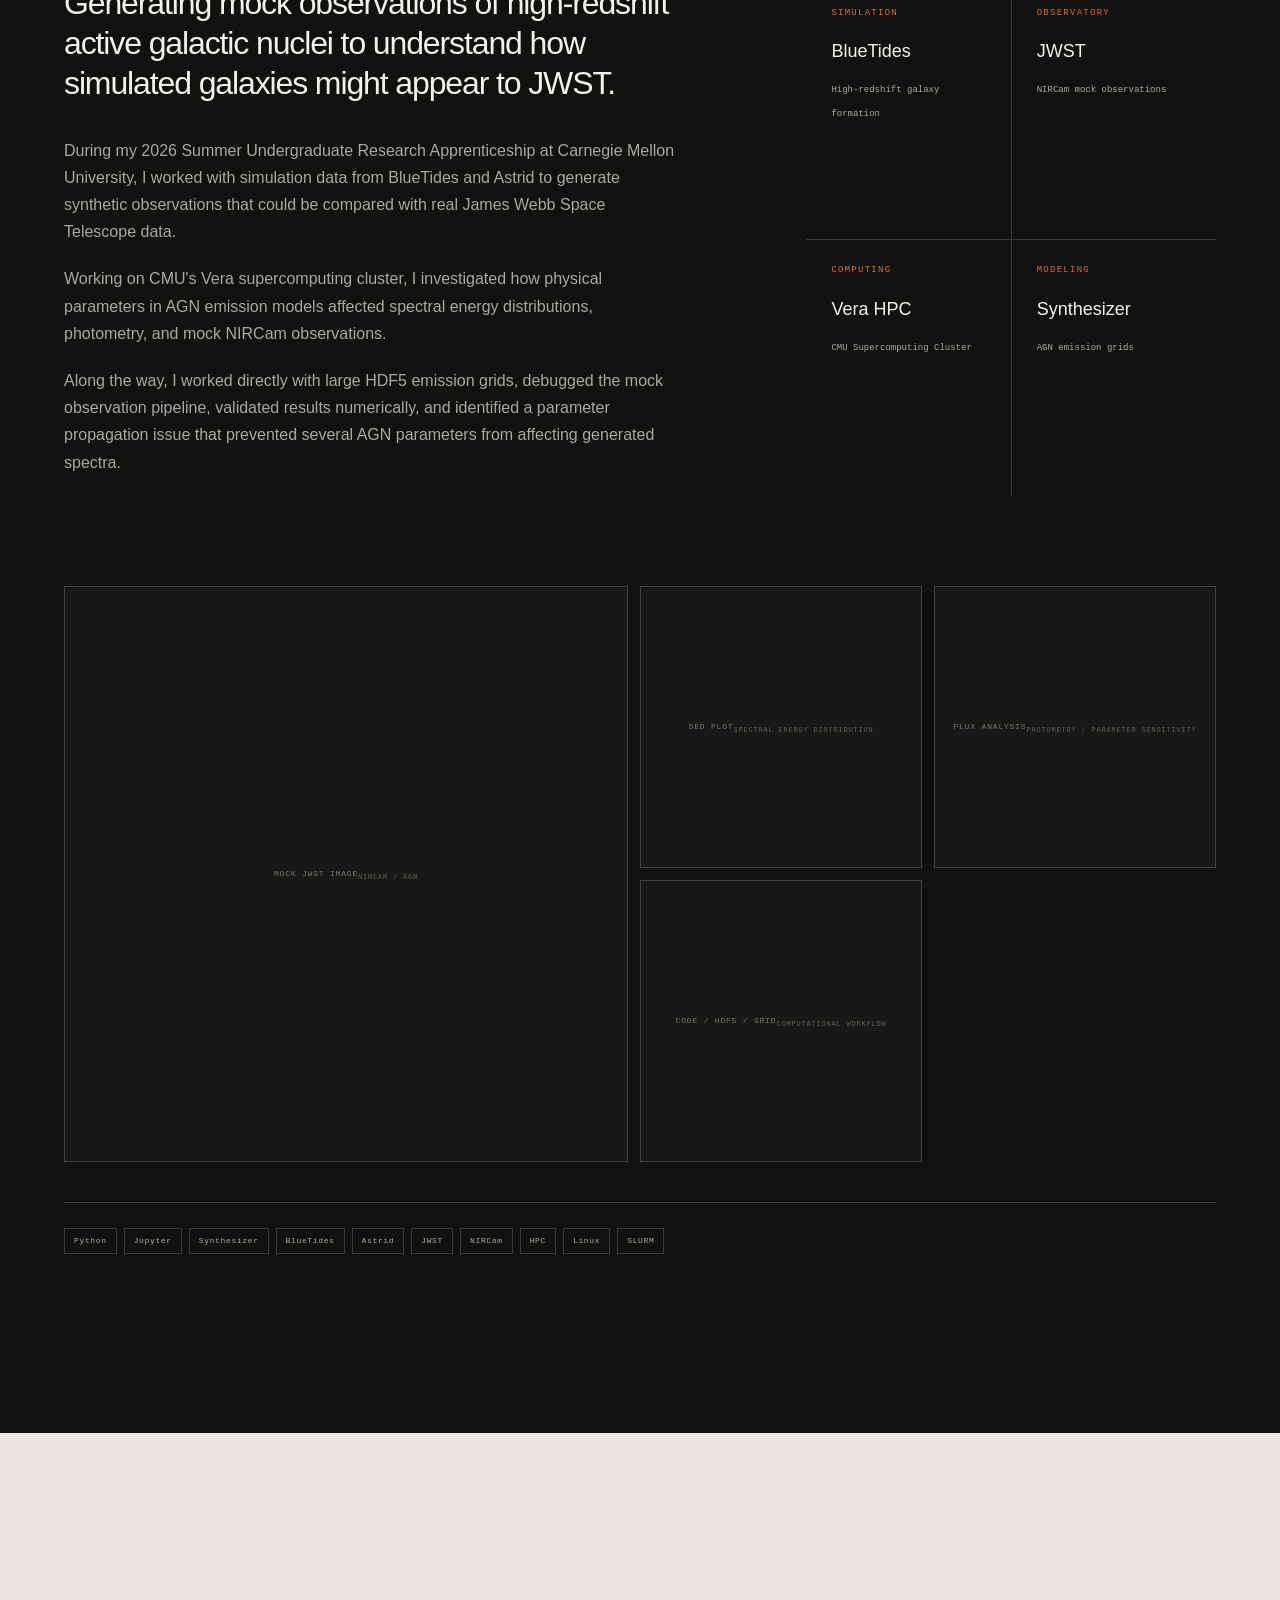
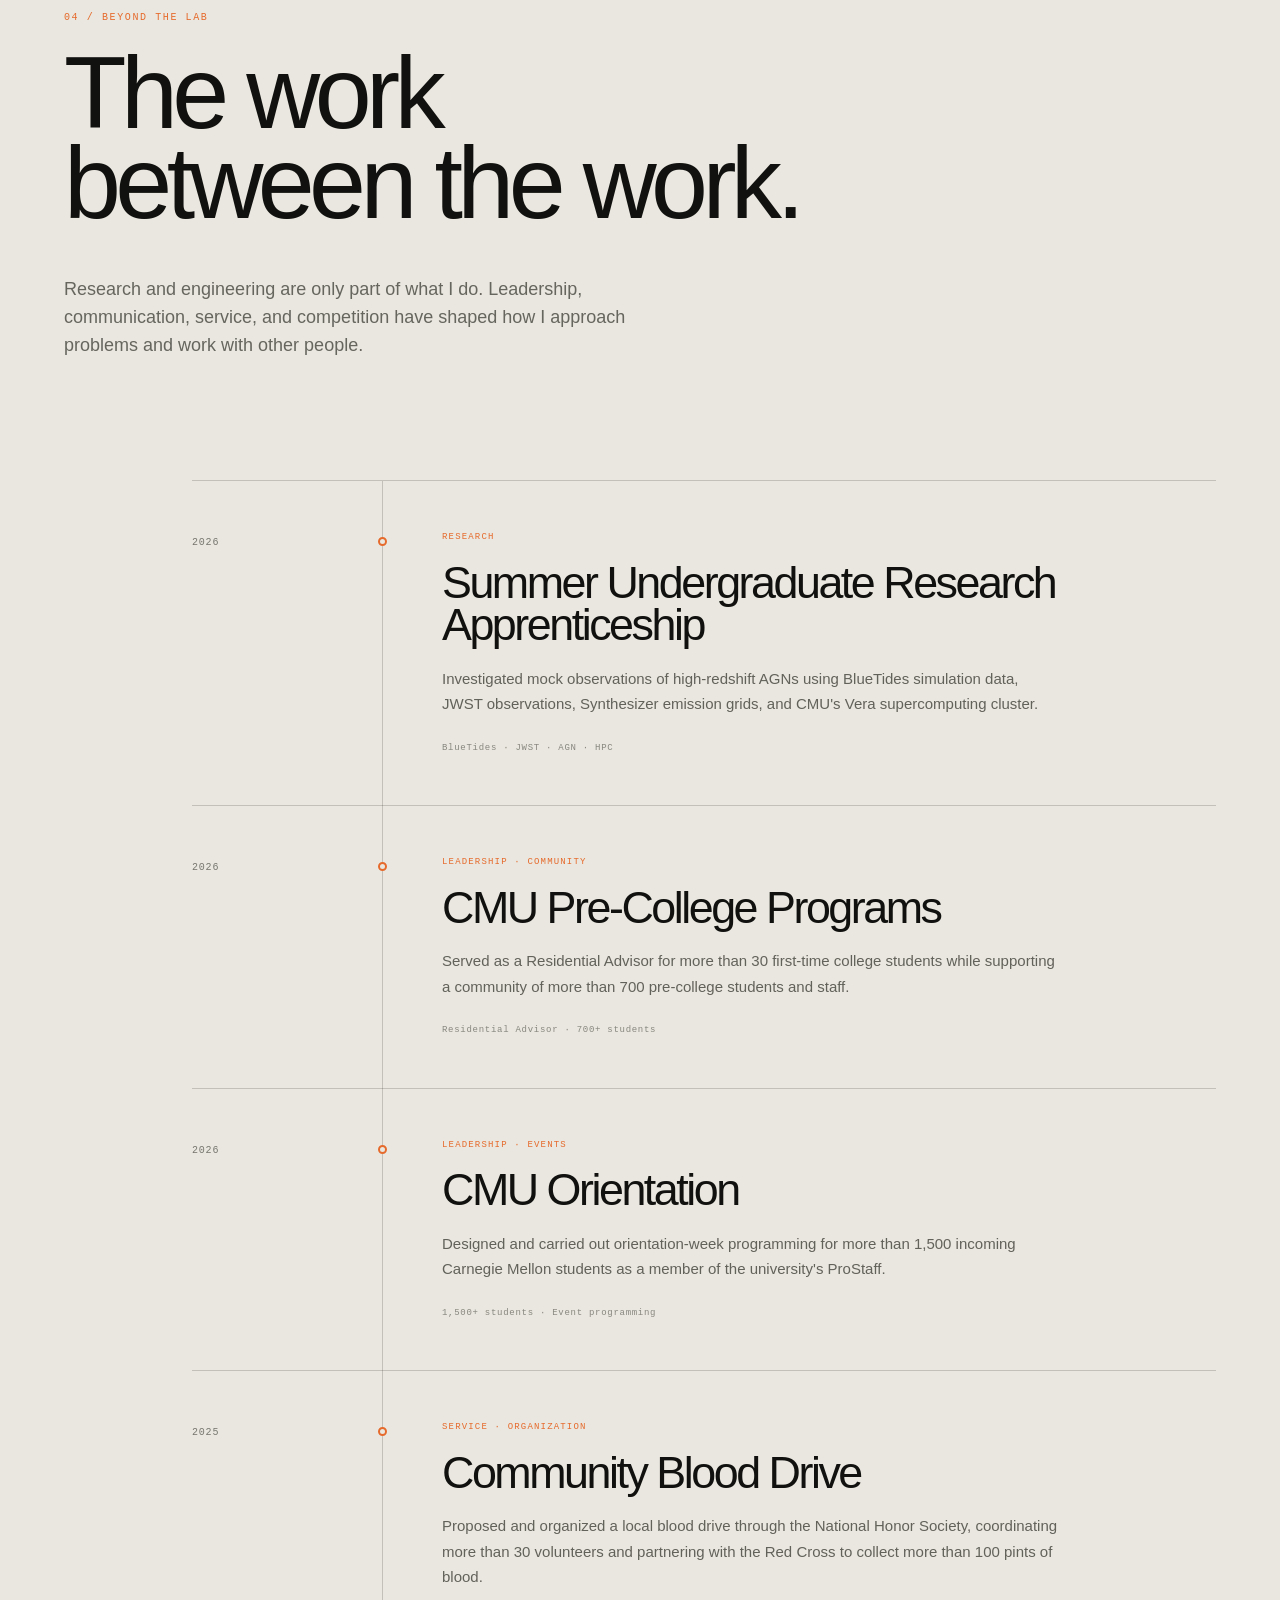
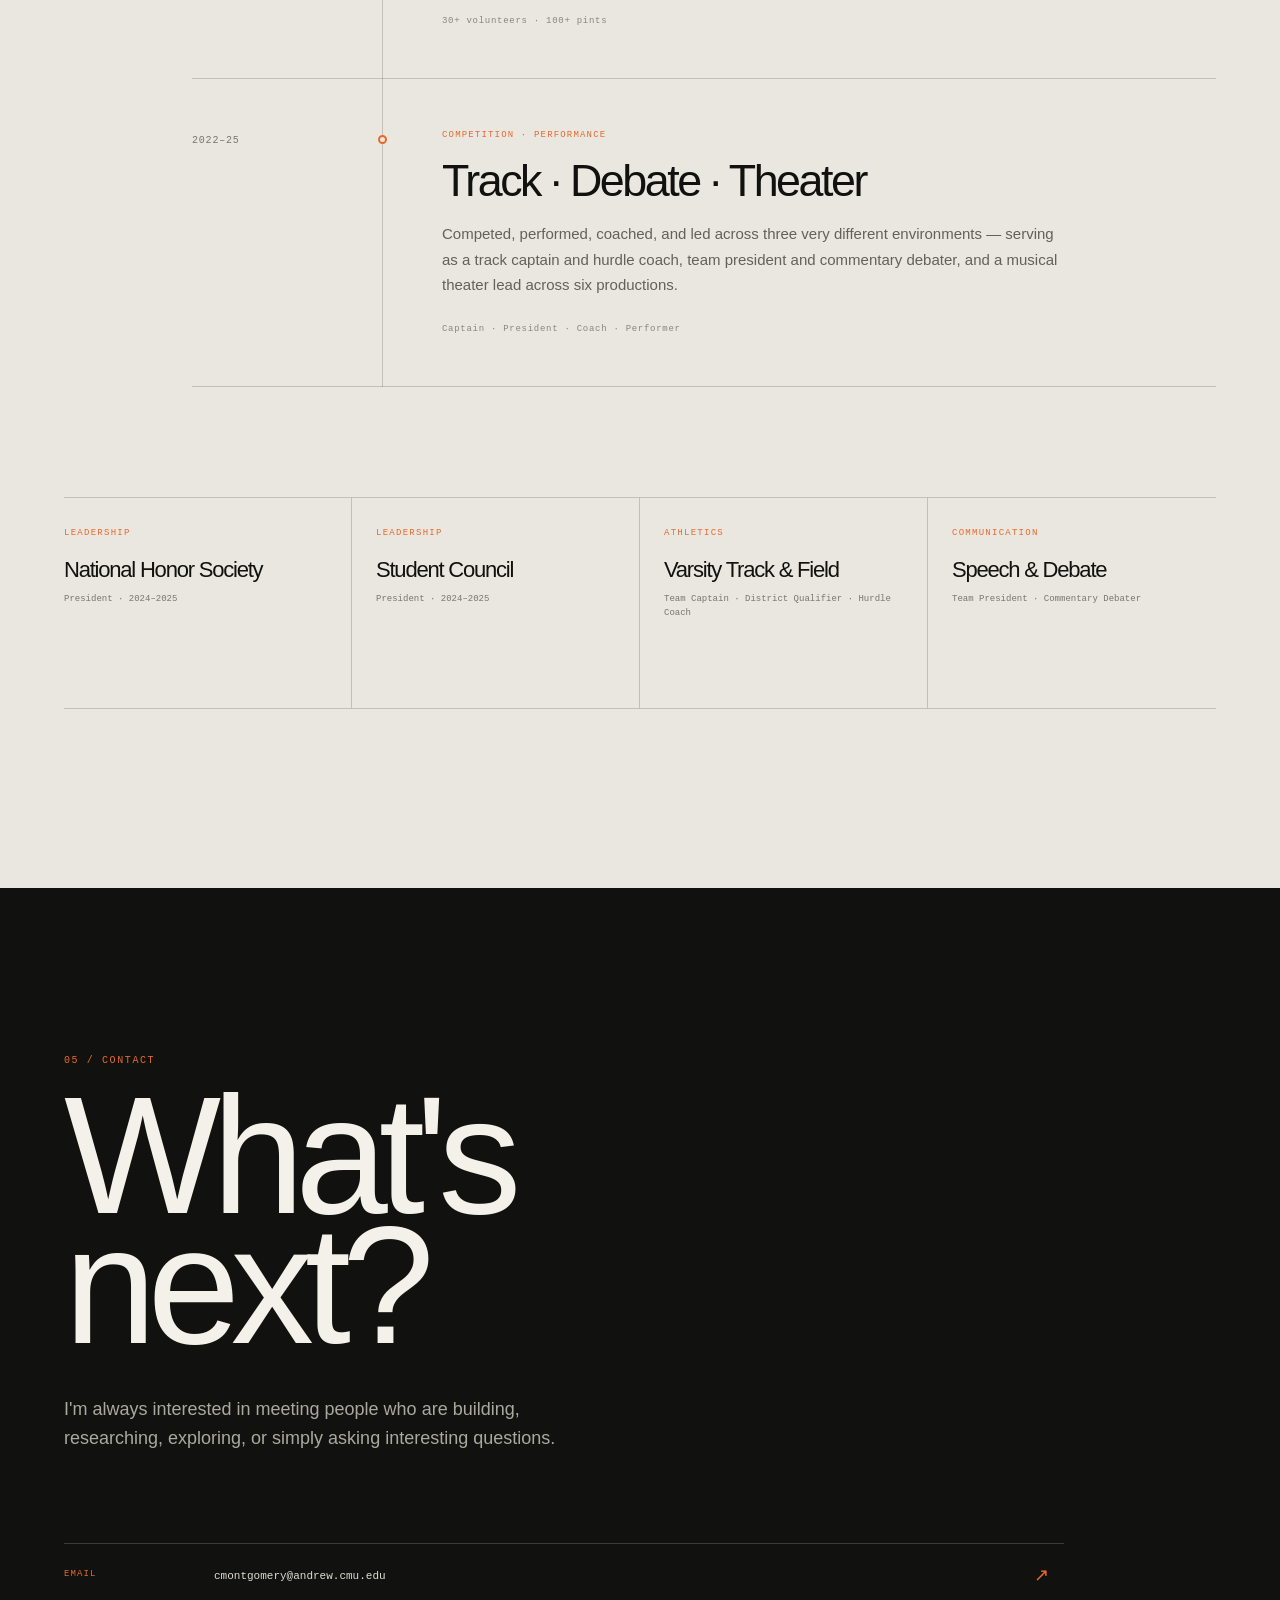
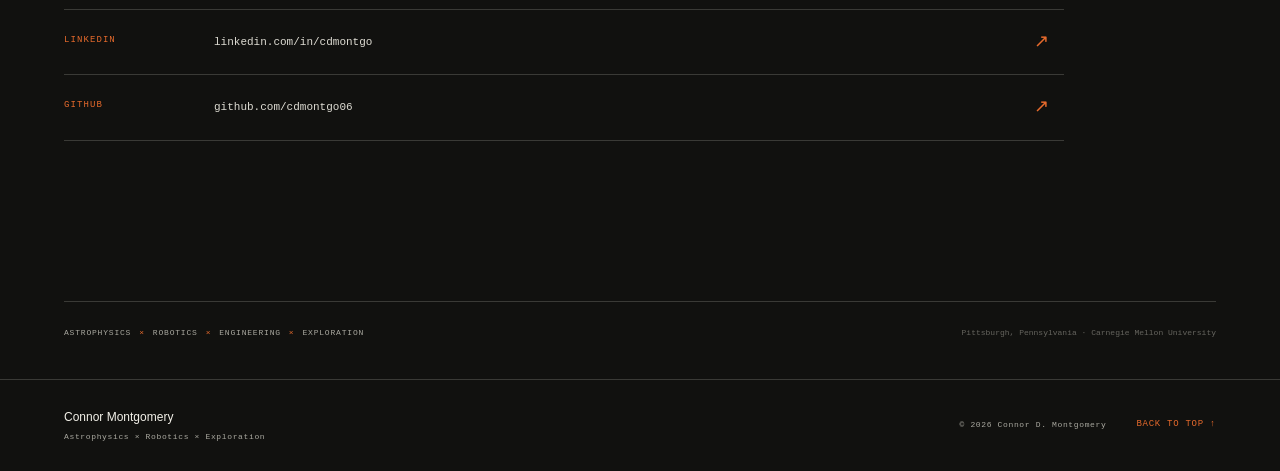
==== commit d9825f33: "Add link to full bio in index.html" ====
--- a/index.html
+++ b/index.html
@@ -207,7 +207,12 @@
                         when understanding them requires crossing the
                         boundary between theory and practice.
                     </p>
-
+                    
+                    <a href="bio.html" class="bio-link">
+                        <span>See full bio</span>
+                        <span class="bio-link-arrow" aria-hidden="true">↗</span>
+                    </a>
+                    
                 </div>
 
             </div>
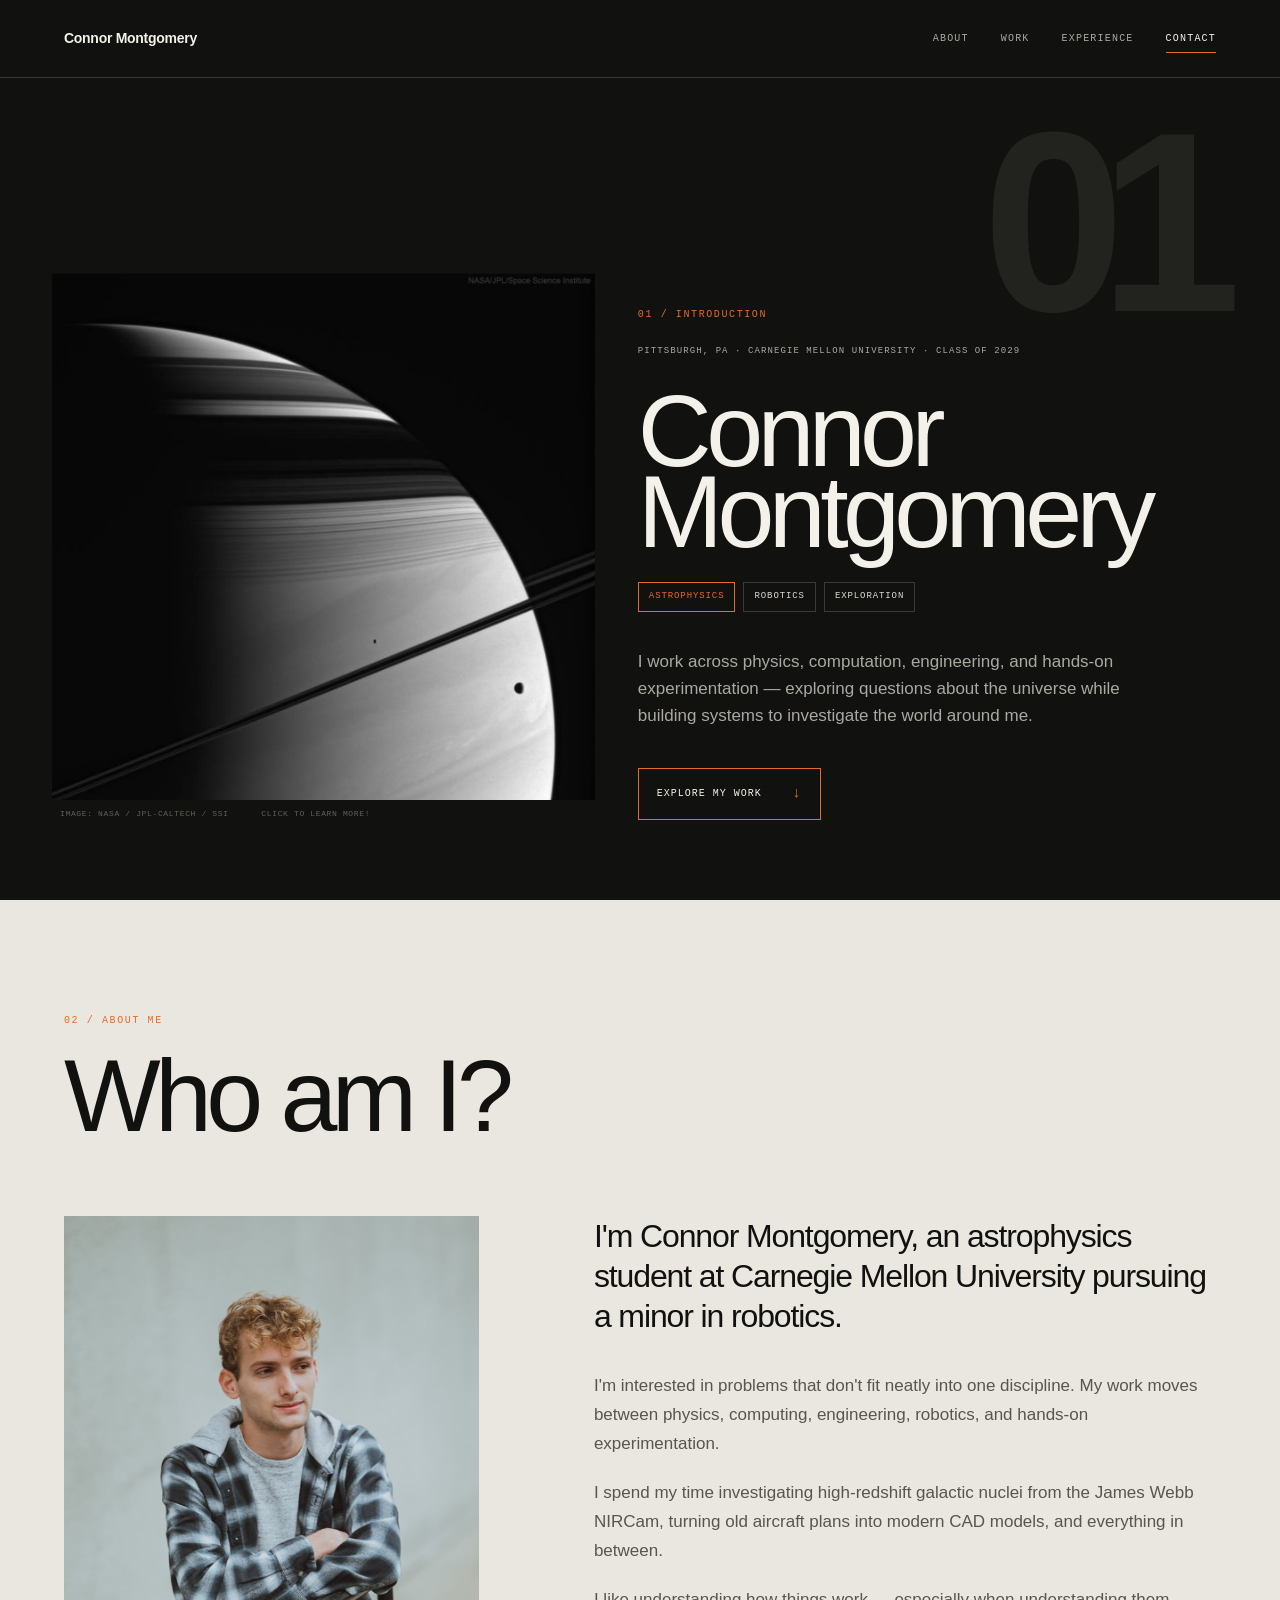
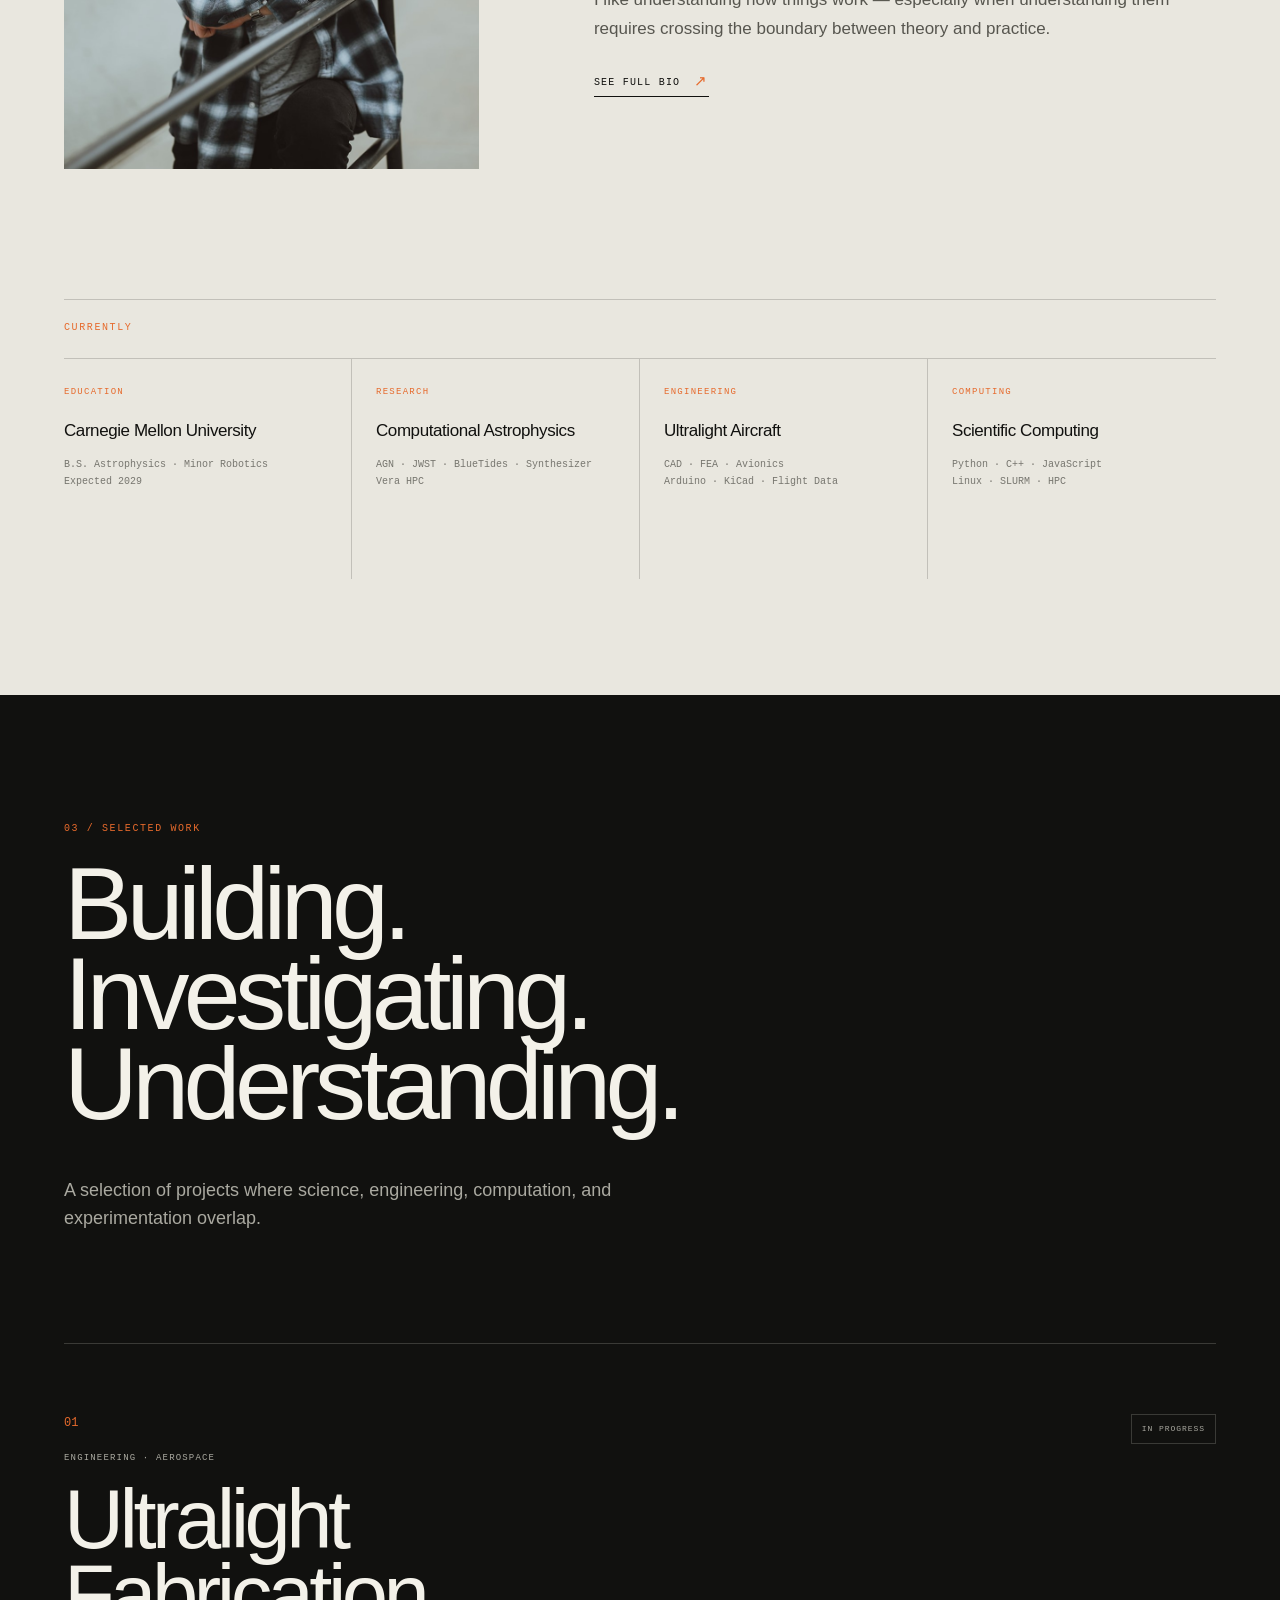
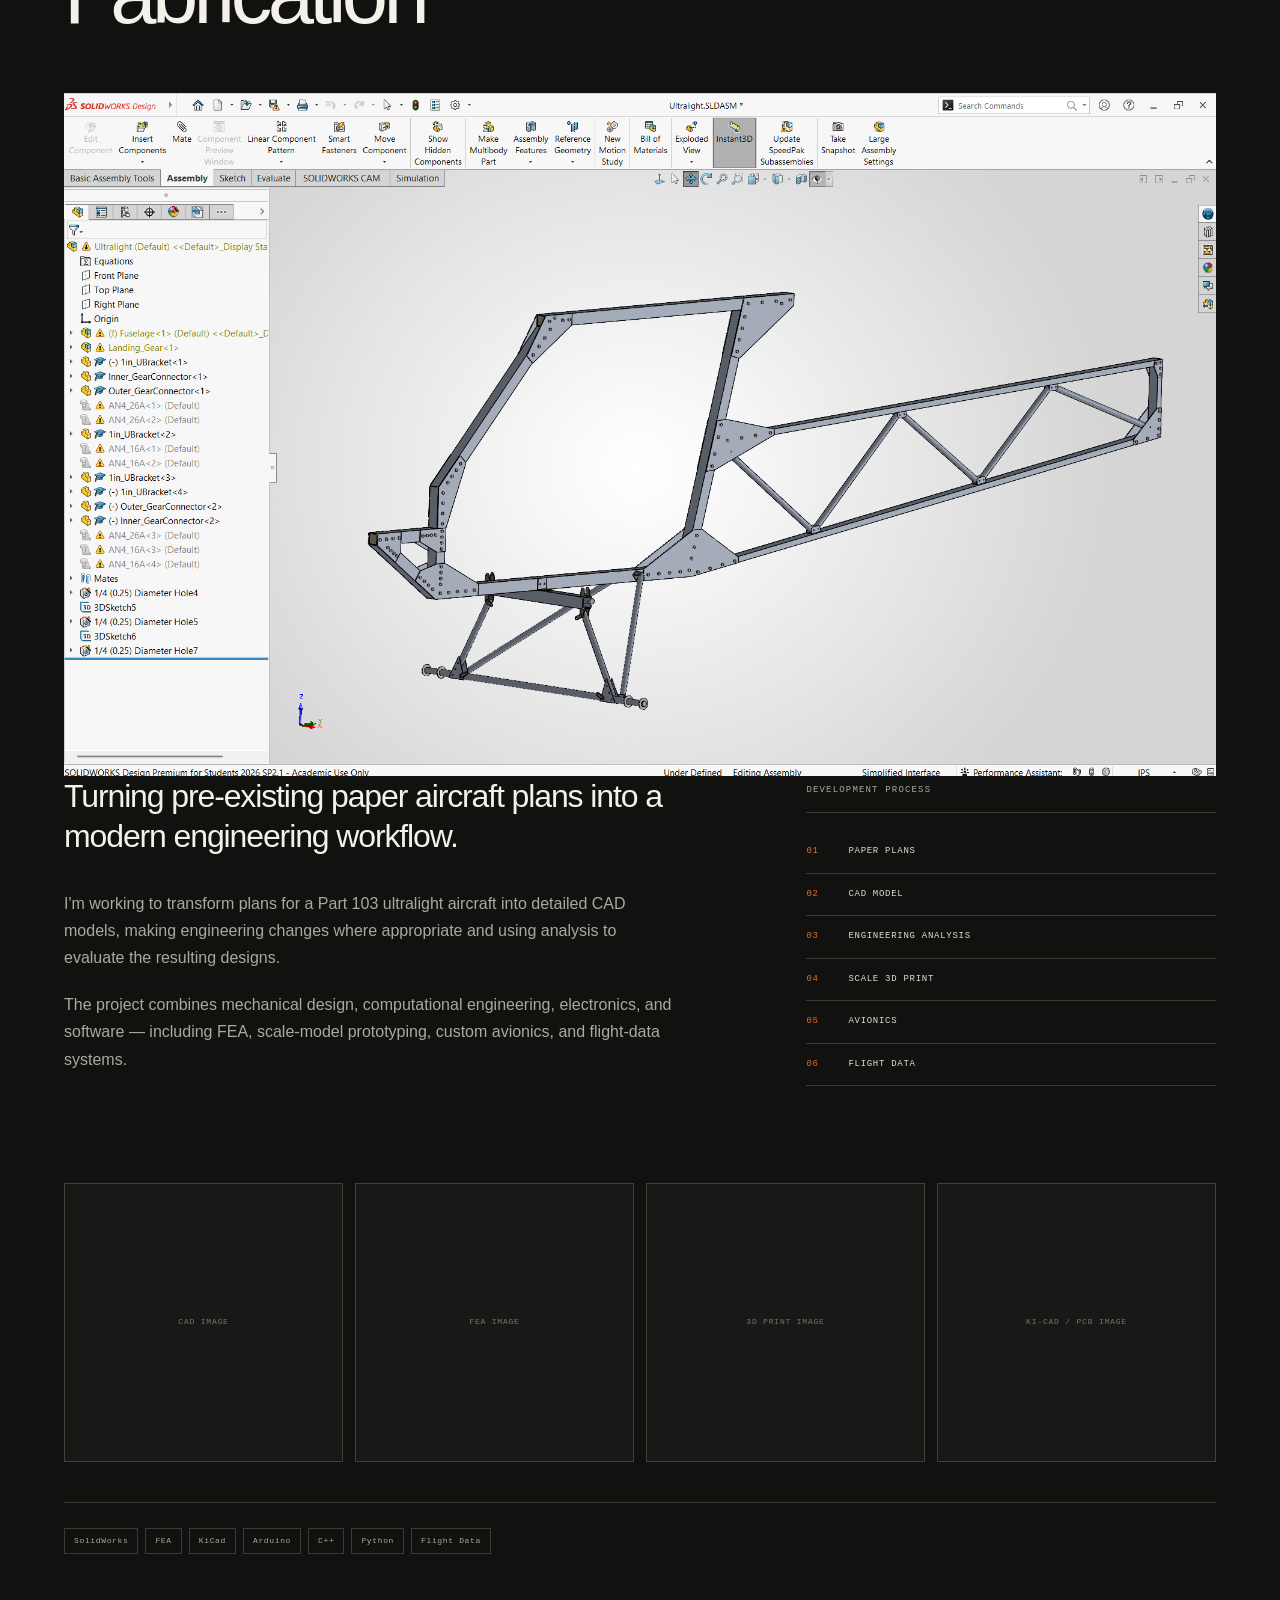
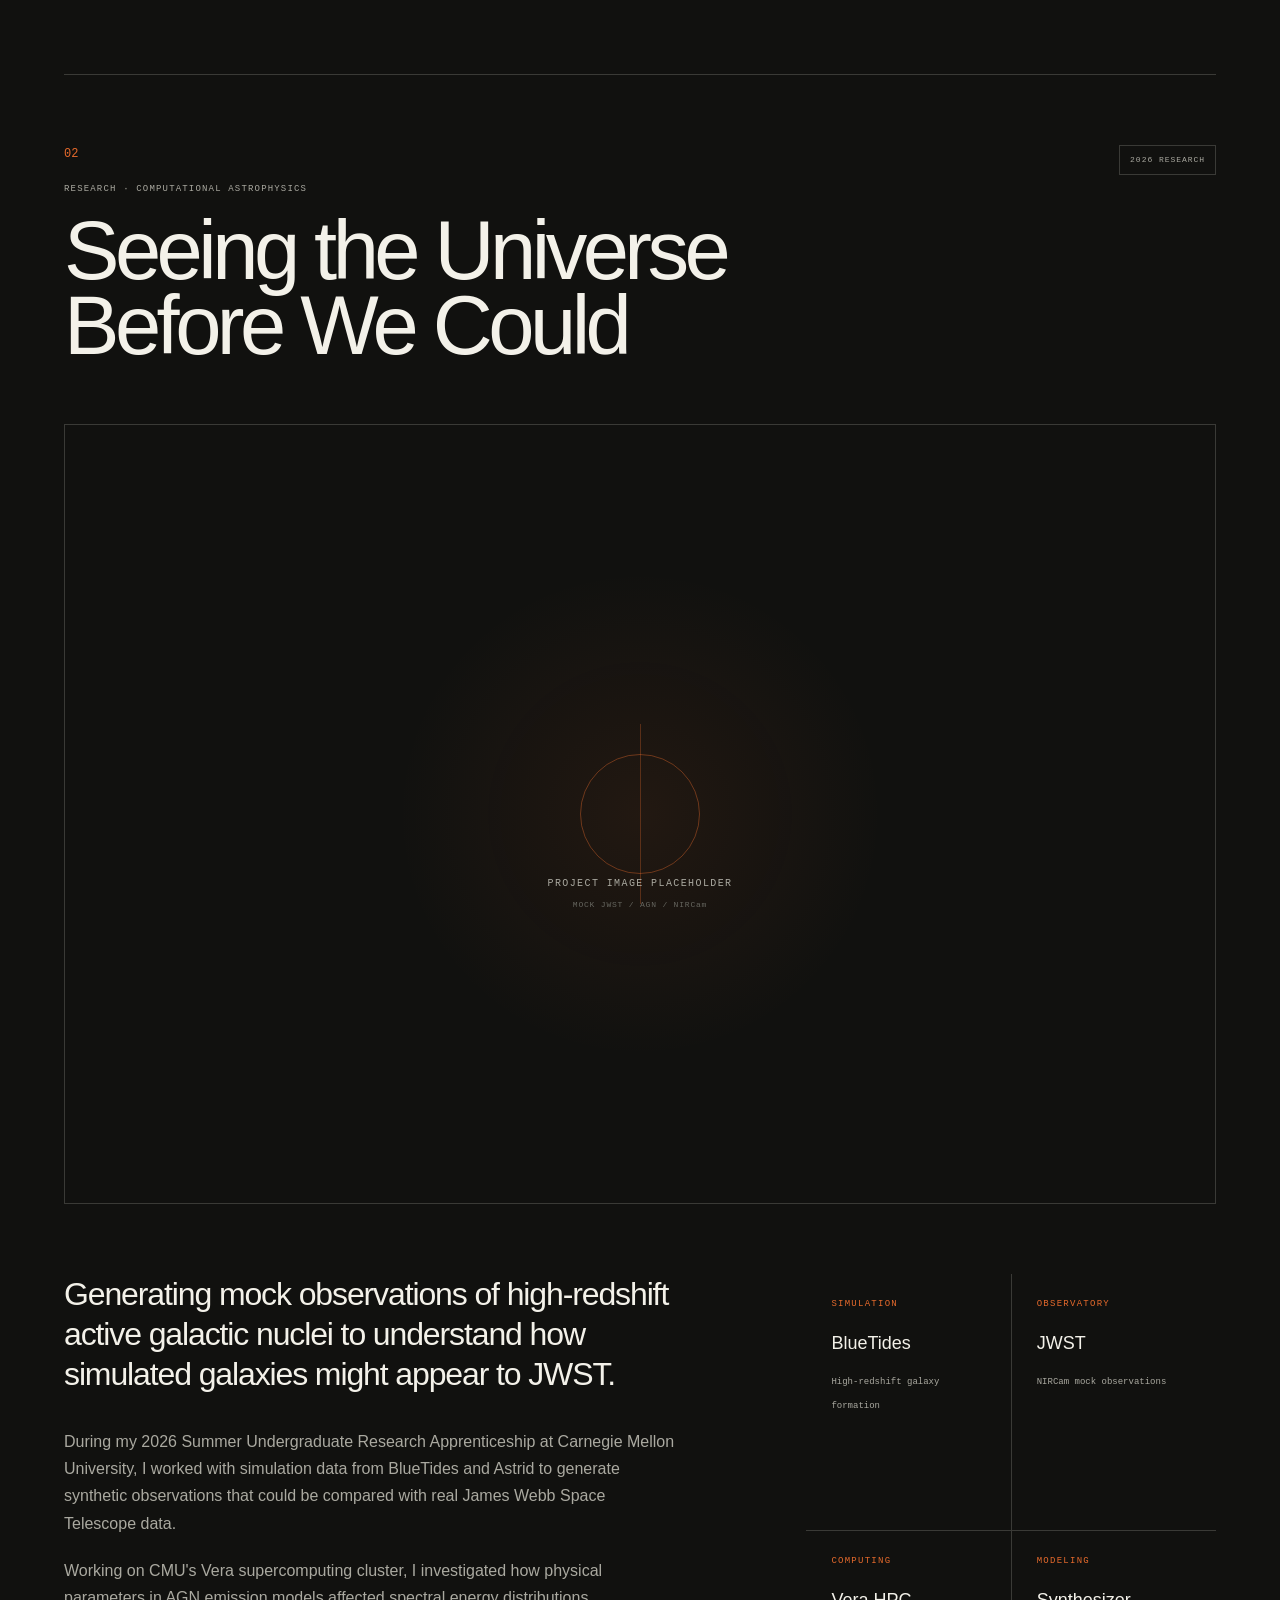
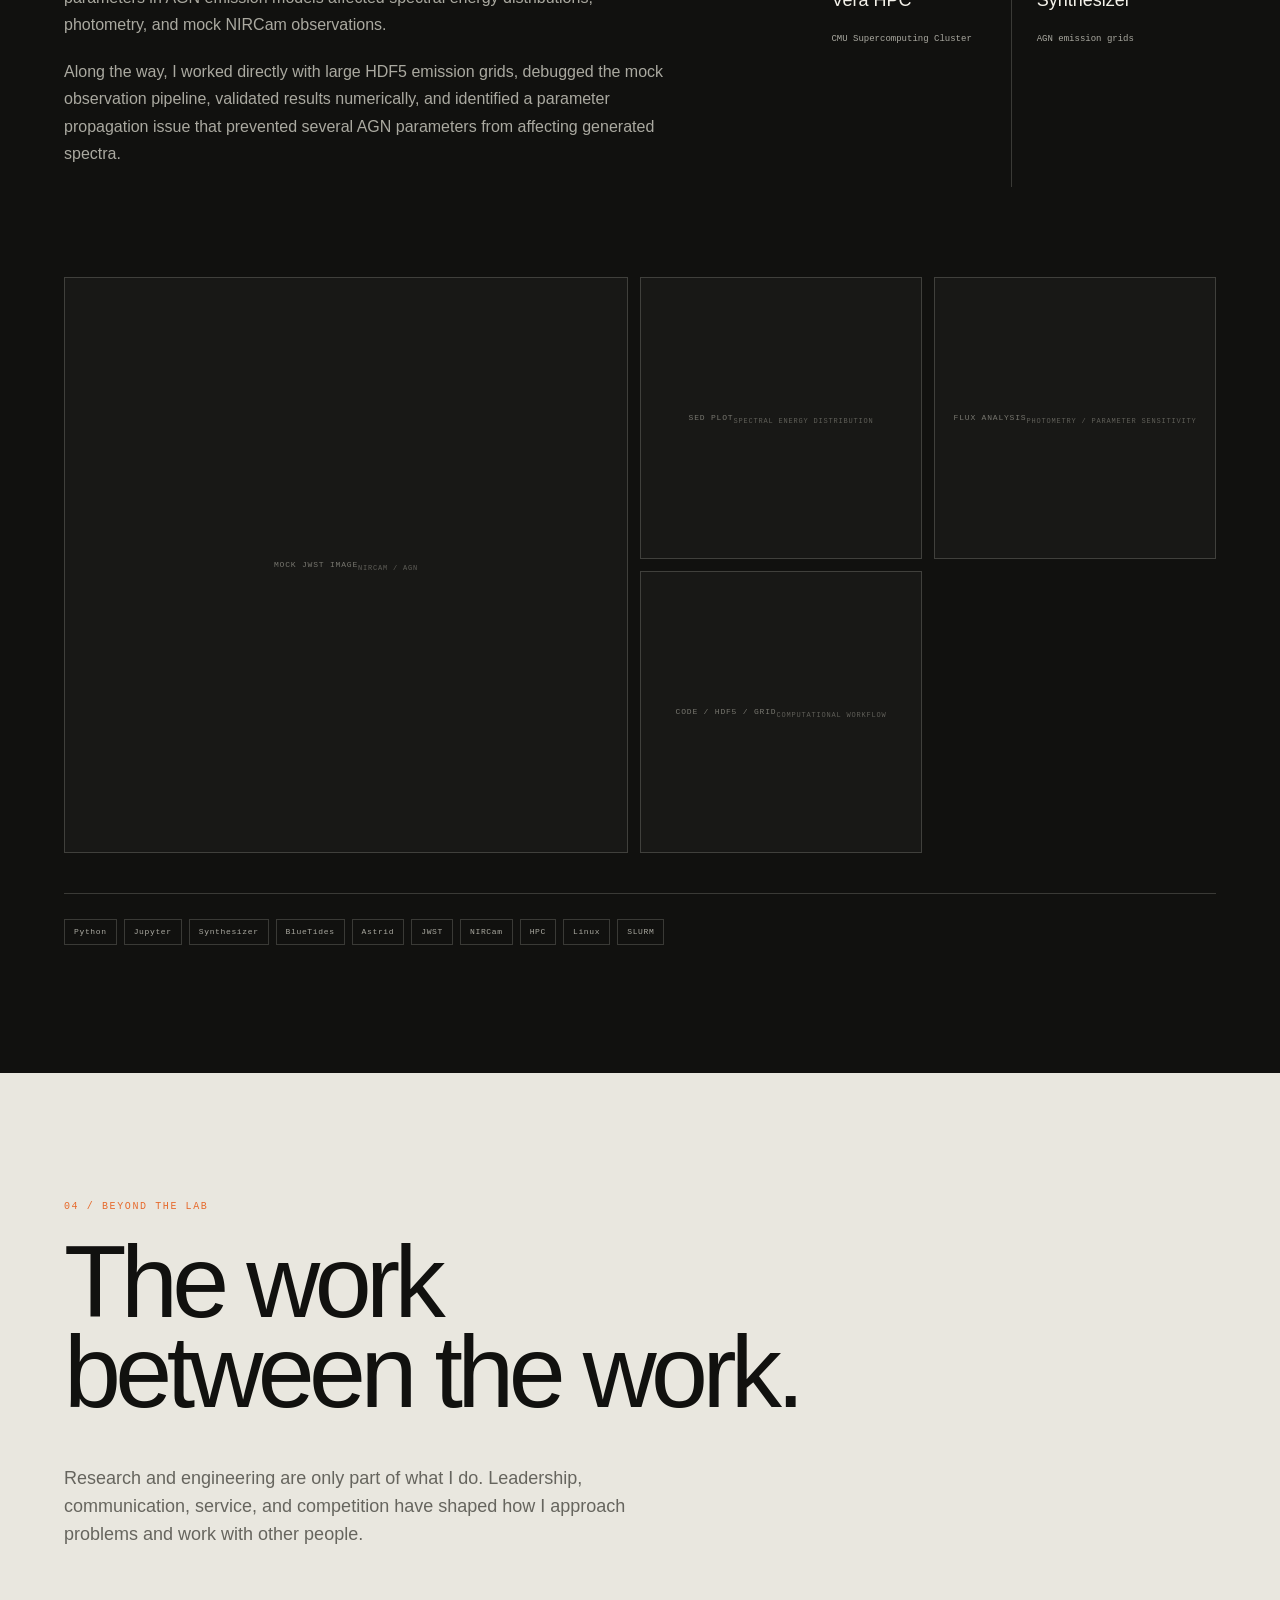
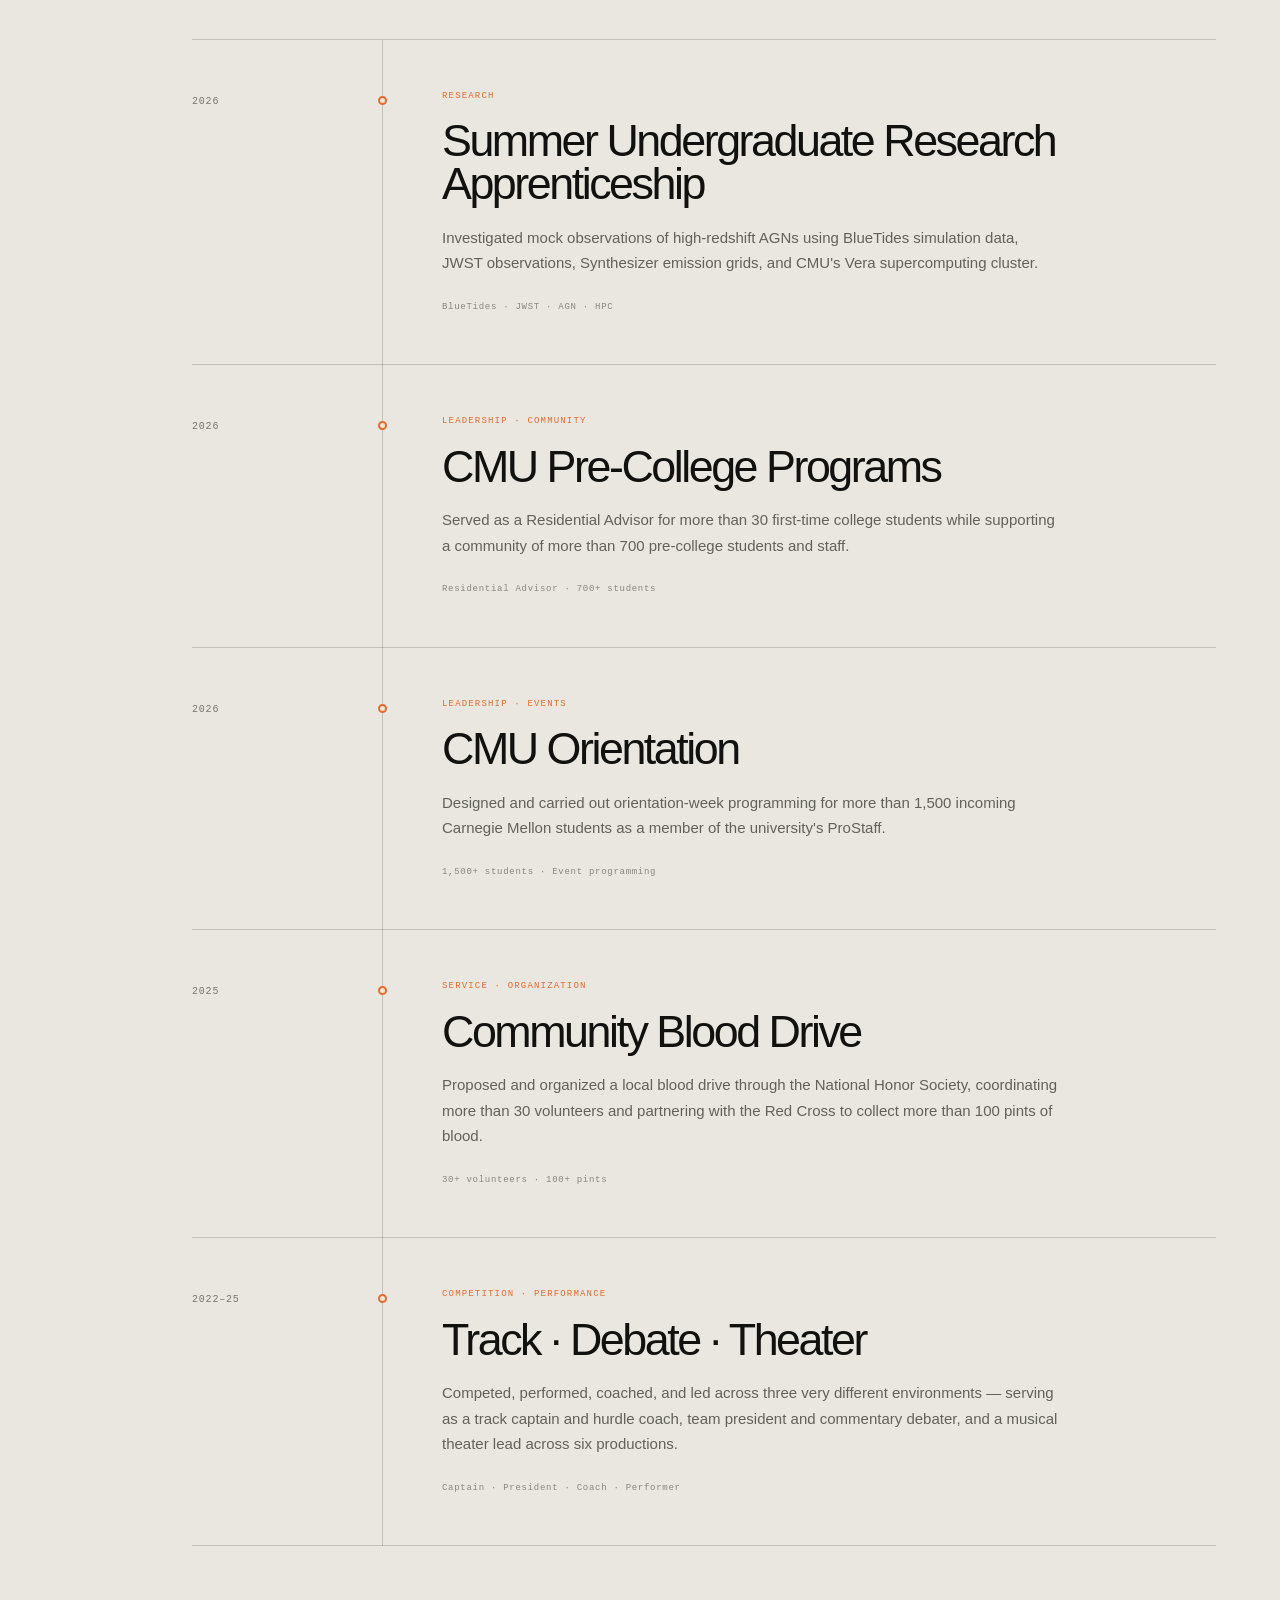
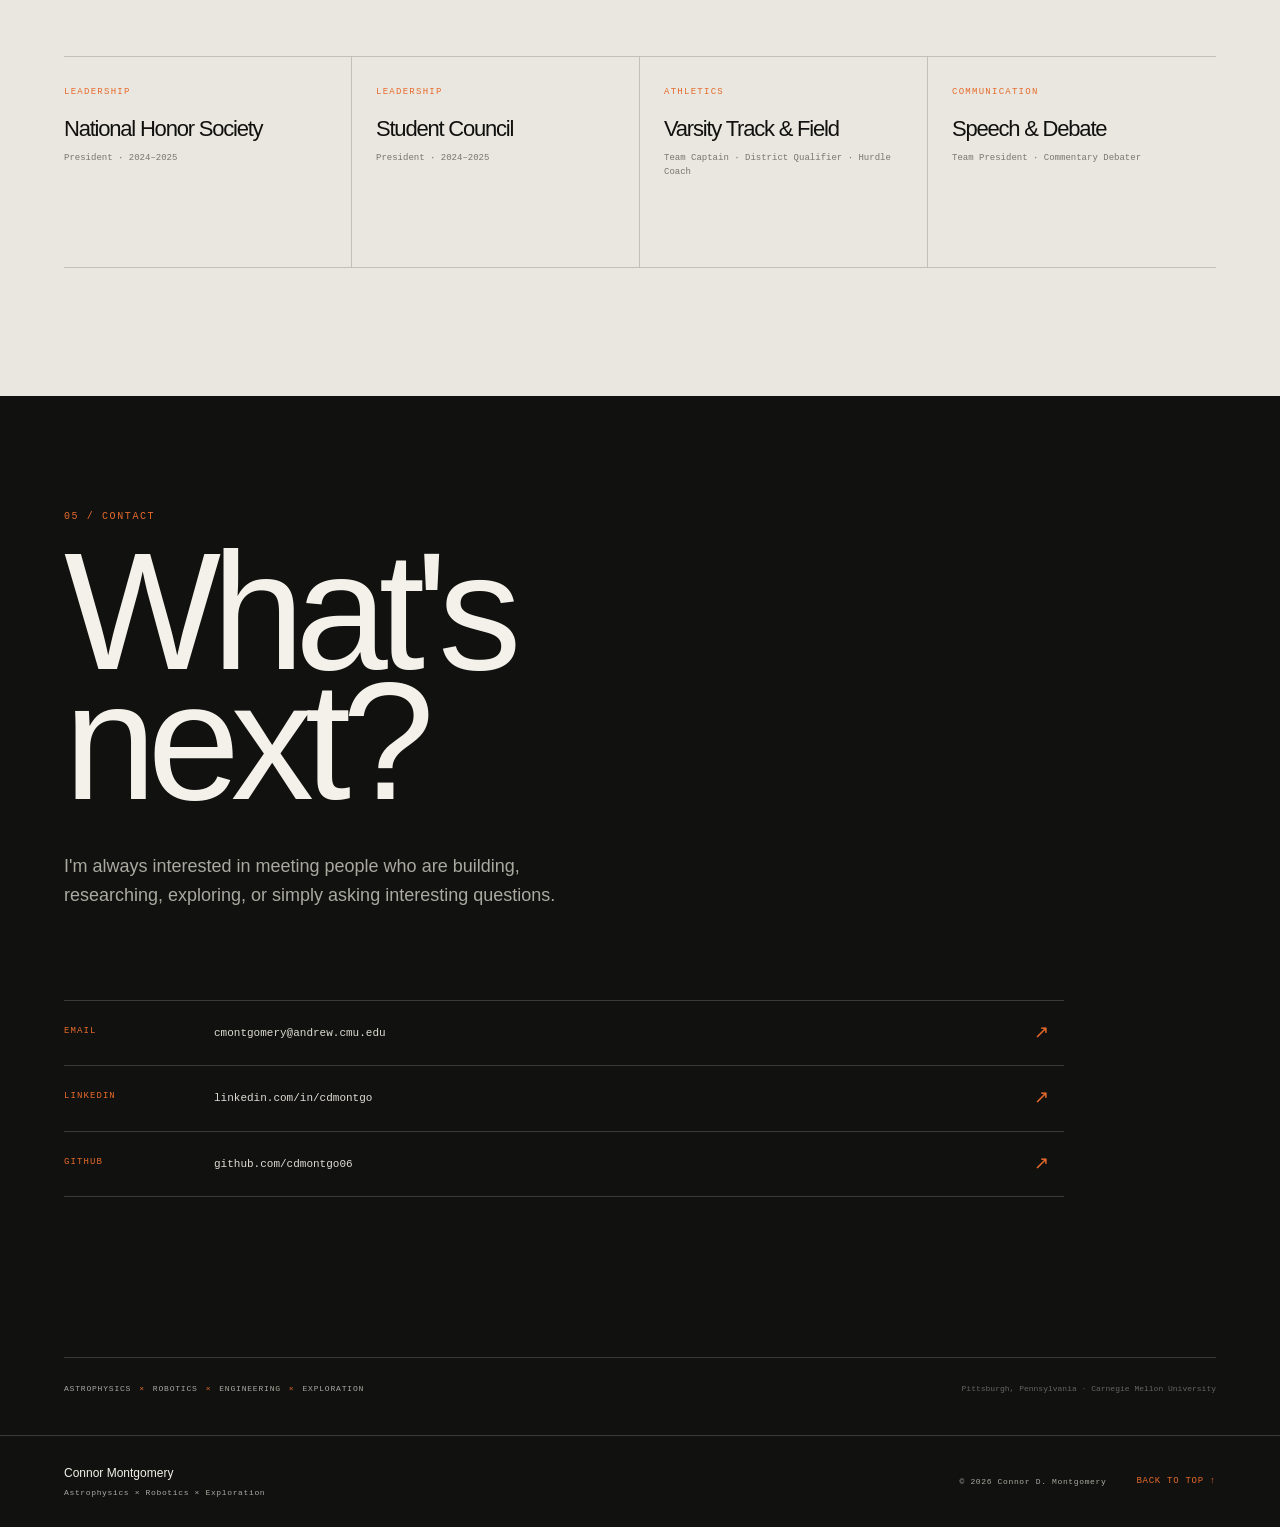
==== commit 86d65154: "Revise text in index.html for improved clarity Updated the hero text and rephrased descriptions for " ====
--- a/index.html
+++ b/index.html
@@ -114,10 +114,16 @@
             </div>
 
             <p class="hero-text">
+<!--
                 I work at the intersection of science, computation,
                 engineering, and hands-on experimentation — investigating
                 questions about the universe while building systems to
                 explore the world around me.
+-->
+                I work across physics, computation, engineering, and 
+                hands-on experimentation — exploring questions about the 
+                universe while building systems to investigate the world 
+                around me.
             </p>
 
             <a href="#work" class="button">
@@ -145,8 +151,7 @@
                 </p>
 
                 <h2>
-                    More than<br>
-                    one discipline.
+                    Who am I?<br>
                 </h2>
 
             </div>
@@ -195,11 +200,10 @@
                     </p>
 
                     <p>
-                        That might mean investigating simulated
-                        high-redshift active galactic nuclei against
-                        observations from the James Webb Space Telescope,
-                        or turning decades-old aircraft plans into modern
-                        CAD models and engineering analyses.
+                        I spend my time investigating high-redshift galactic 
+                        nuclei from the James Webb NIRCam, turning old 
+                        aircraft plans into modern CAD models, and everything 
+                        in between.
                     </p>
 
                     <p>
--- a/style.css
+++ b/style.css
@@ -507,11 +507,11 @@
 ========================================================= */
 
 .about {
-    padding: clamp(100px, 13vw, 190px) 0;
+    padding: clamp(75px, 9vw, 130px) 0;
 }
 
 .about .section-heading {
-    margin-bottom: 100px;
+    margin-bottom: 75px;
 }
 
 .about-grid {
@@ -586,6 +586,47 @@
     letter-spacing: -0.035em;
 }
 
+.bio-link {
+    display: inline-flex;
+    align-items: center;
+    gap: 14px;
+
+    margin-top: 12px;
+    padding-bottom: 6px;
+
+    border-bottom: 1px solid var(--black);
+
+    color: var(--black);
+
+    font-family: var(--mono);
+    font-size: 10px;
+    font-weight: 500;
+    letter-spacing: 0.12em;
+    text-transform: uppercase;
+
+    transition:
+        color 180ms ease,
+        border-color 180ms ease;
+}
+
+.bio-link-arrow {
+    color: var(--orange);
+
+    font-size: 15px;
+    line-height: 1;
+
+    transition: transform 180ms ease;
+}
+
+.bio-link:hover {
+    color: var(--orange);
+    border-color: var(--orange);
+}
+
+.bio-link:hover .bio-link-arrow {
+    transform: translate(3px, -3px);
+}
+
 .currently {
     margin-top: 130px;
 
@@ -657,11 +698,11 @@
 ========================================================= */
 
 .work {
-    padding: clamp(110px, 14vw, 200px) 0;
+    padding: clamp(80px, 10vw, 140px) 0;
 }
 
 .work-heading {
-    margin-bottom: 150px;
+    margin-bottom: 110px;
 }
 
 .project {
@@ -988,11 +1029,11 @@
 ========================================================= */
 
 .experience {
-    padding: clamp(100px, 14vw, 190px) 0;
+    padding: clamp(75px, 10vw, 135px) 0;
 }
 
 .experience .section-heading {
-    margin-bottom: 120px;
+    margin-bottom: 90px;
 }
 
 .timeline {
@@ -1151,7 +1192,7 @@
 .contact {
     min-height: 100vh;
 
-    padding: clamp(100px, 13vw, 180px) 0 40px;
+    padding: clamp(70px, 9vw, 120px) 0 40px;
 
     display: flex;
     align-items: center;
